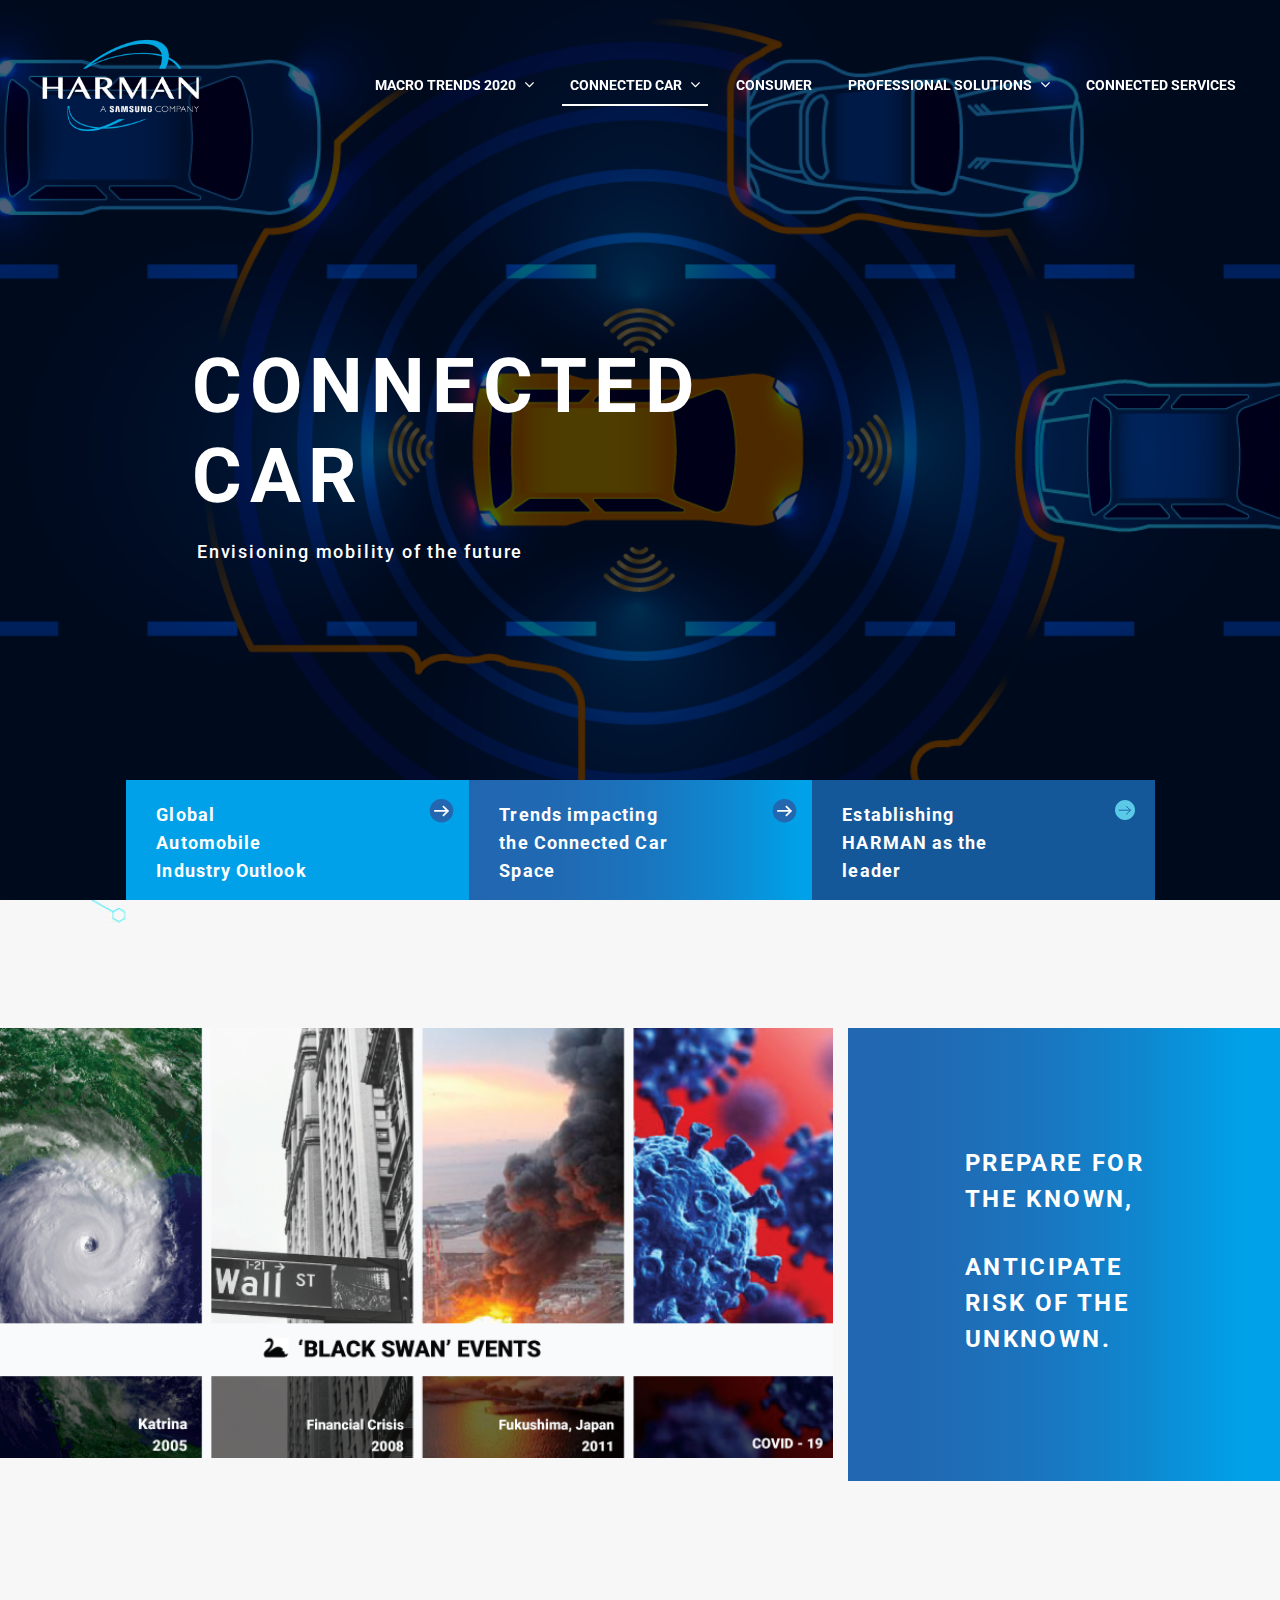
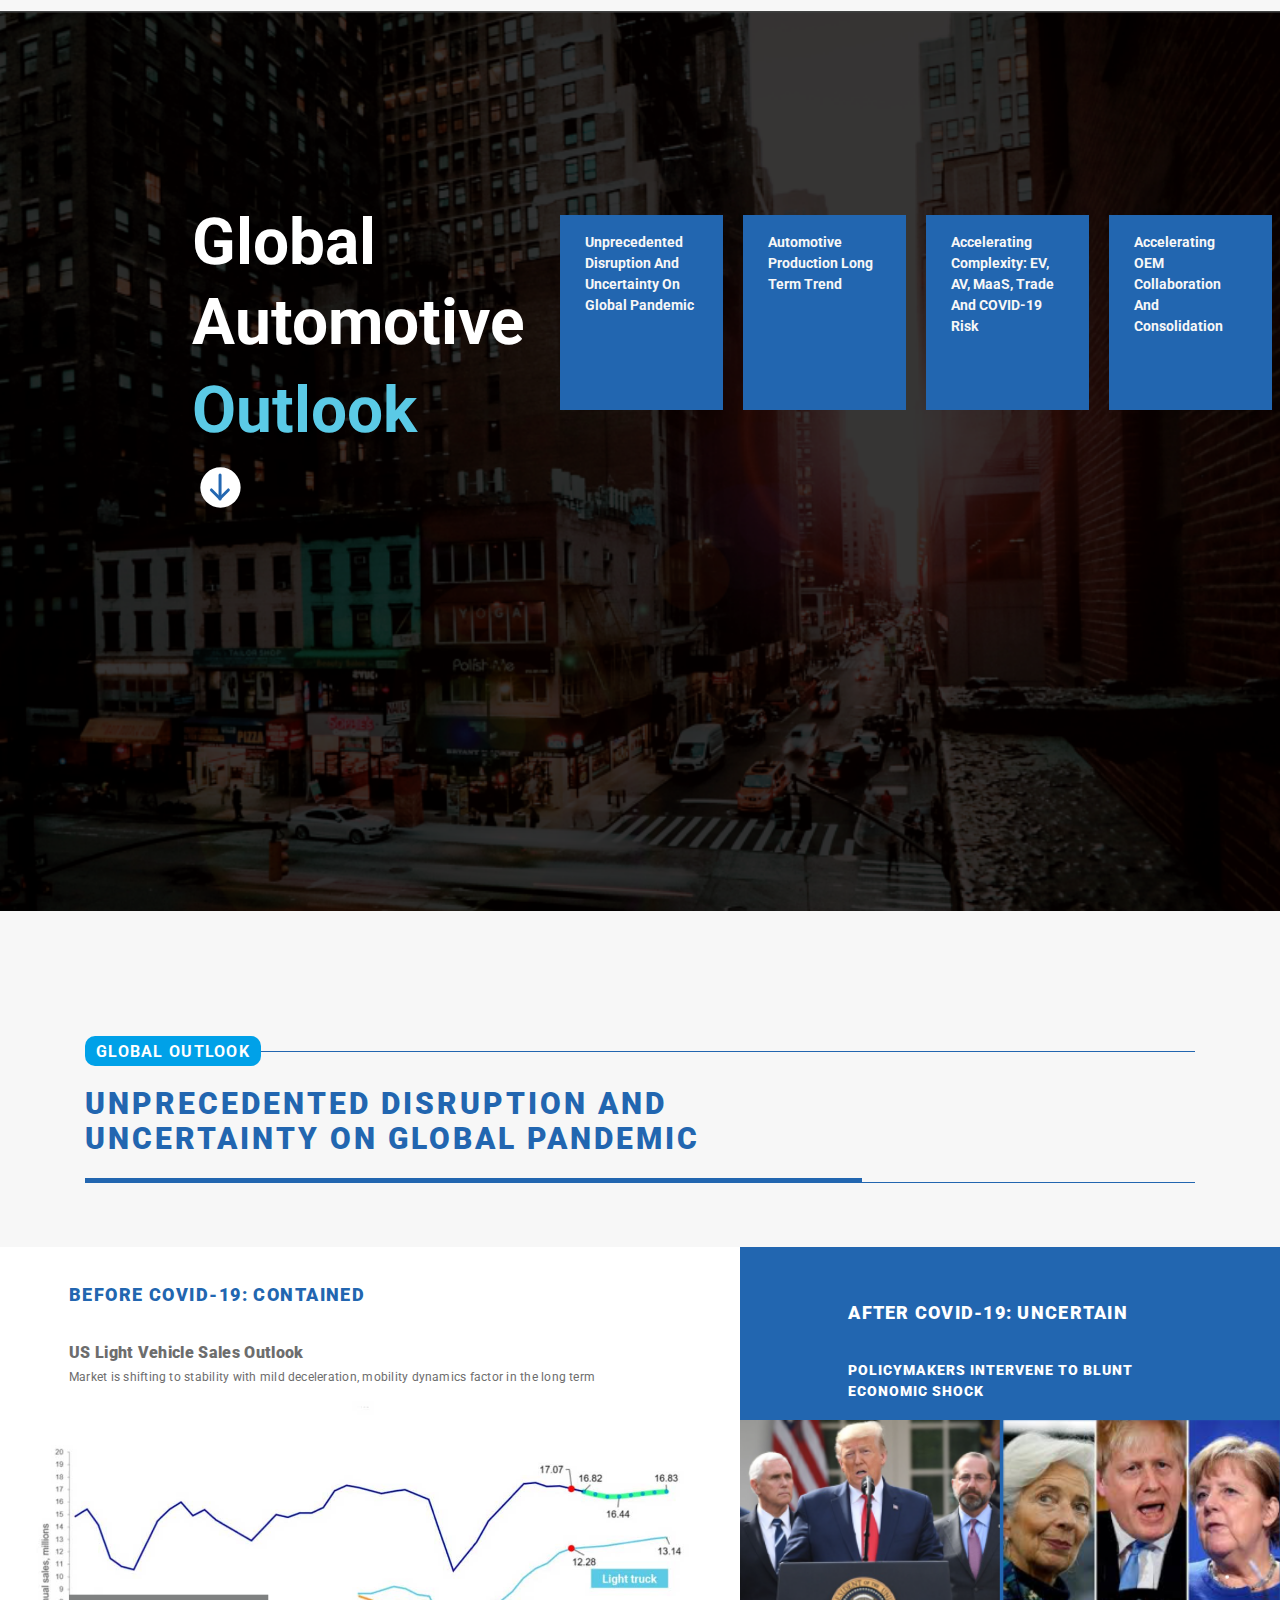
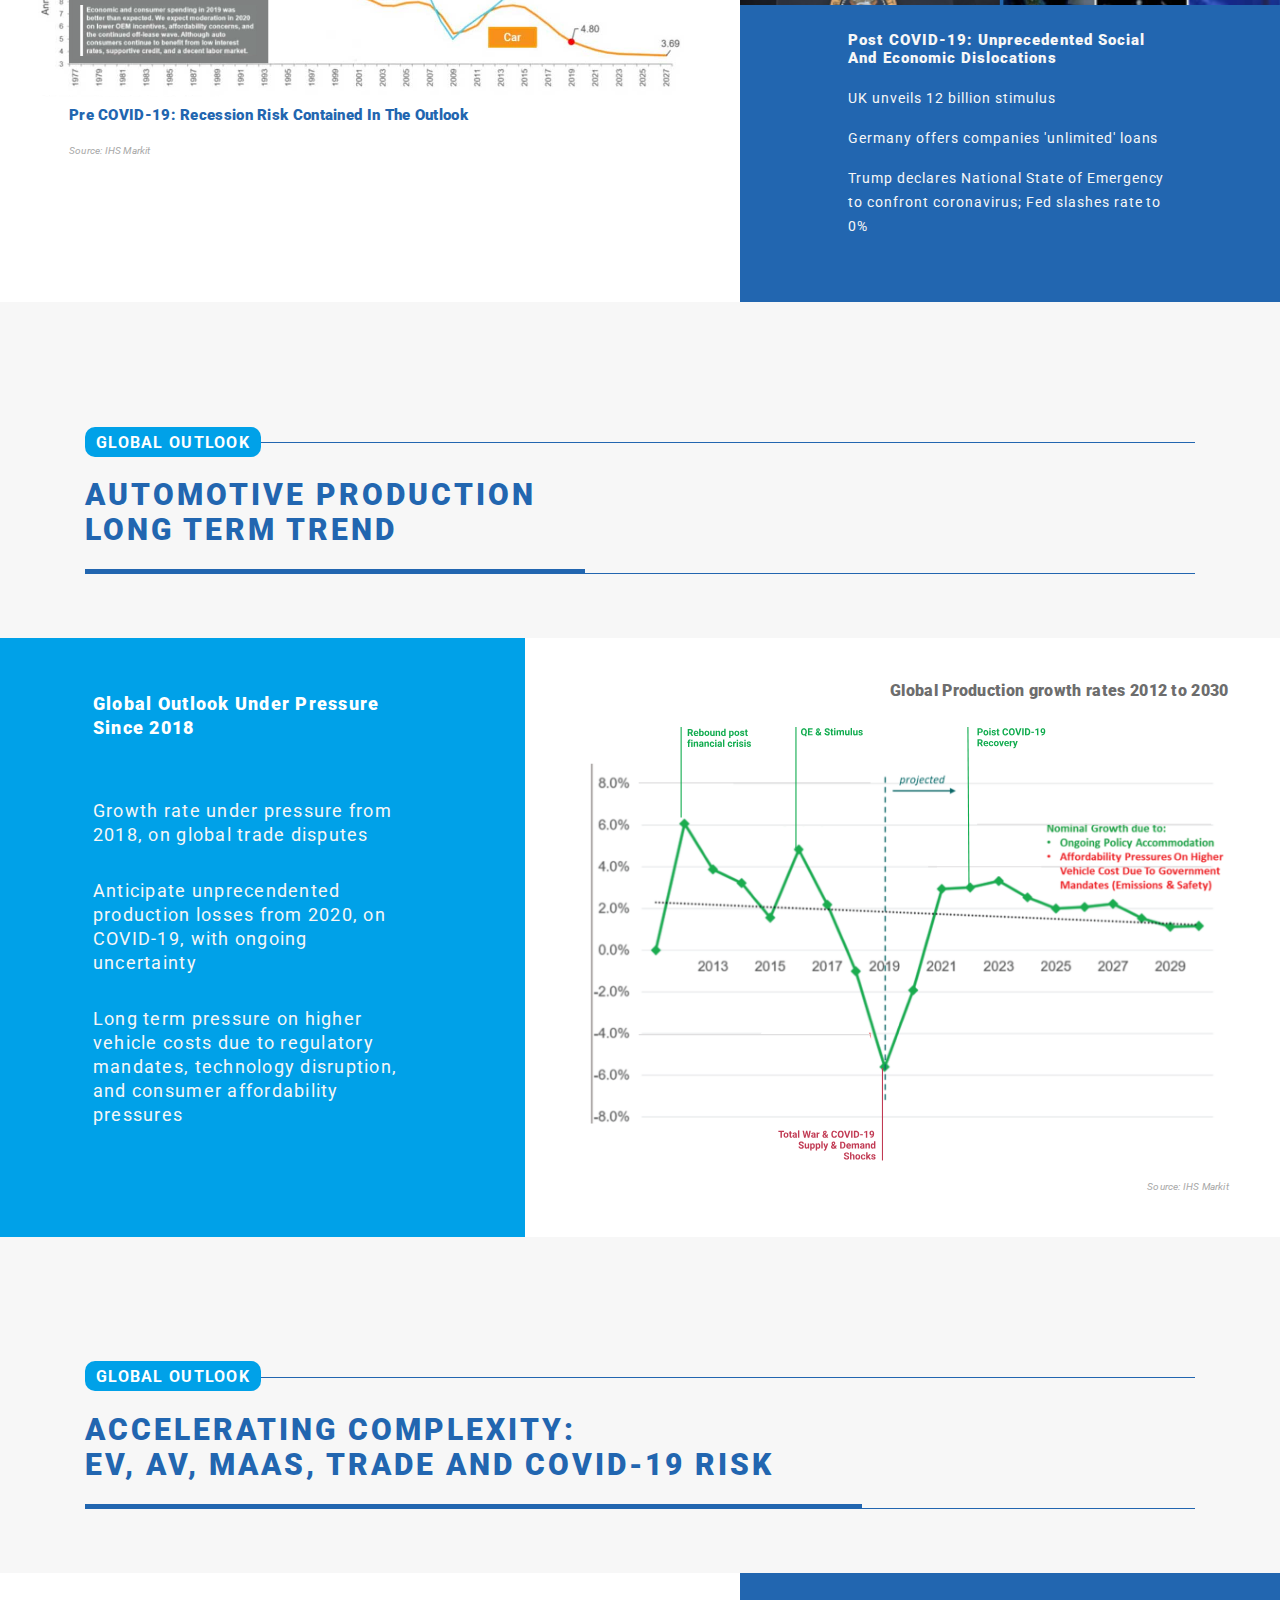
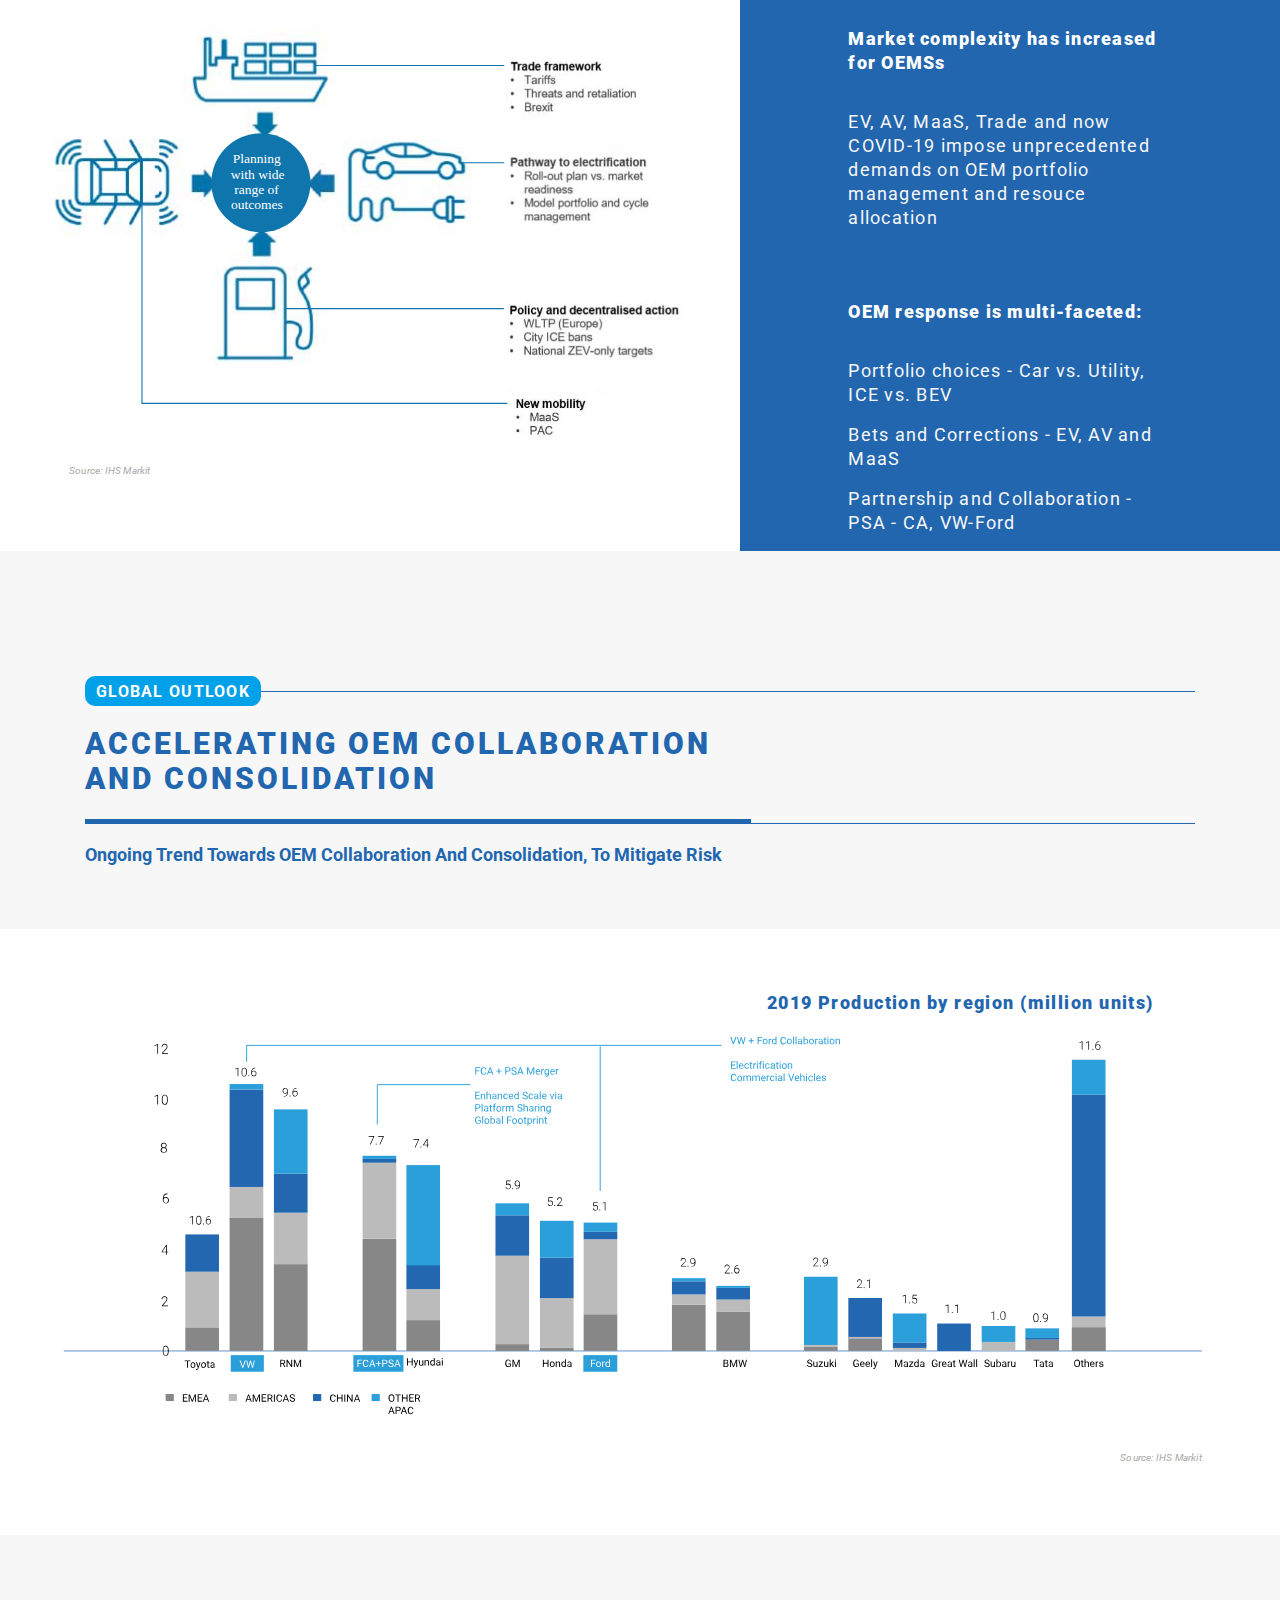
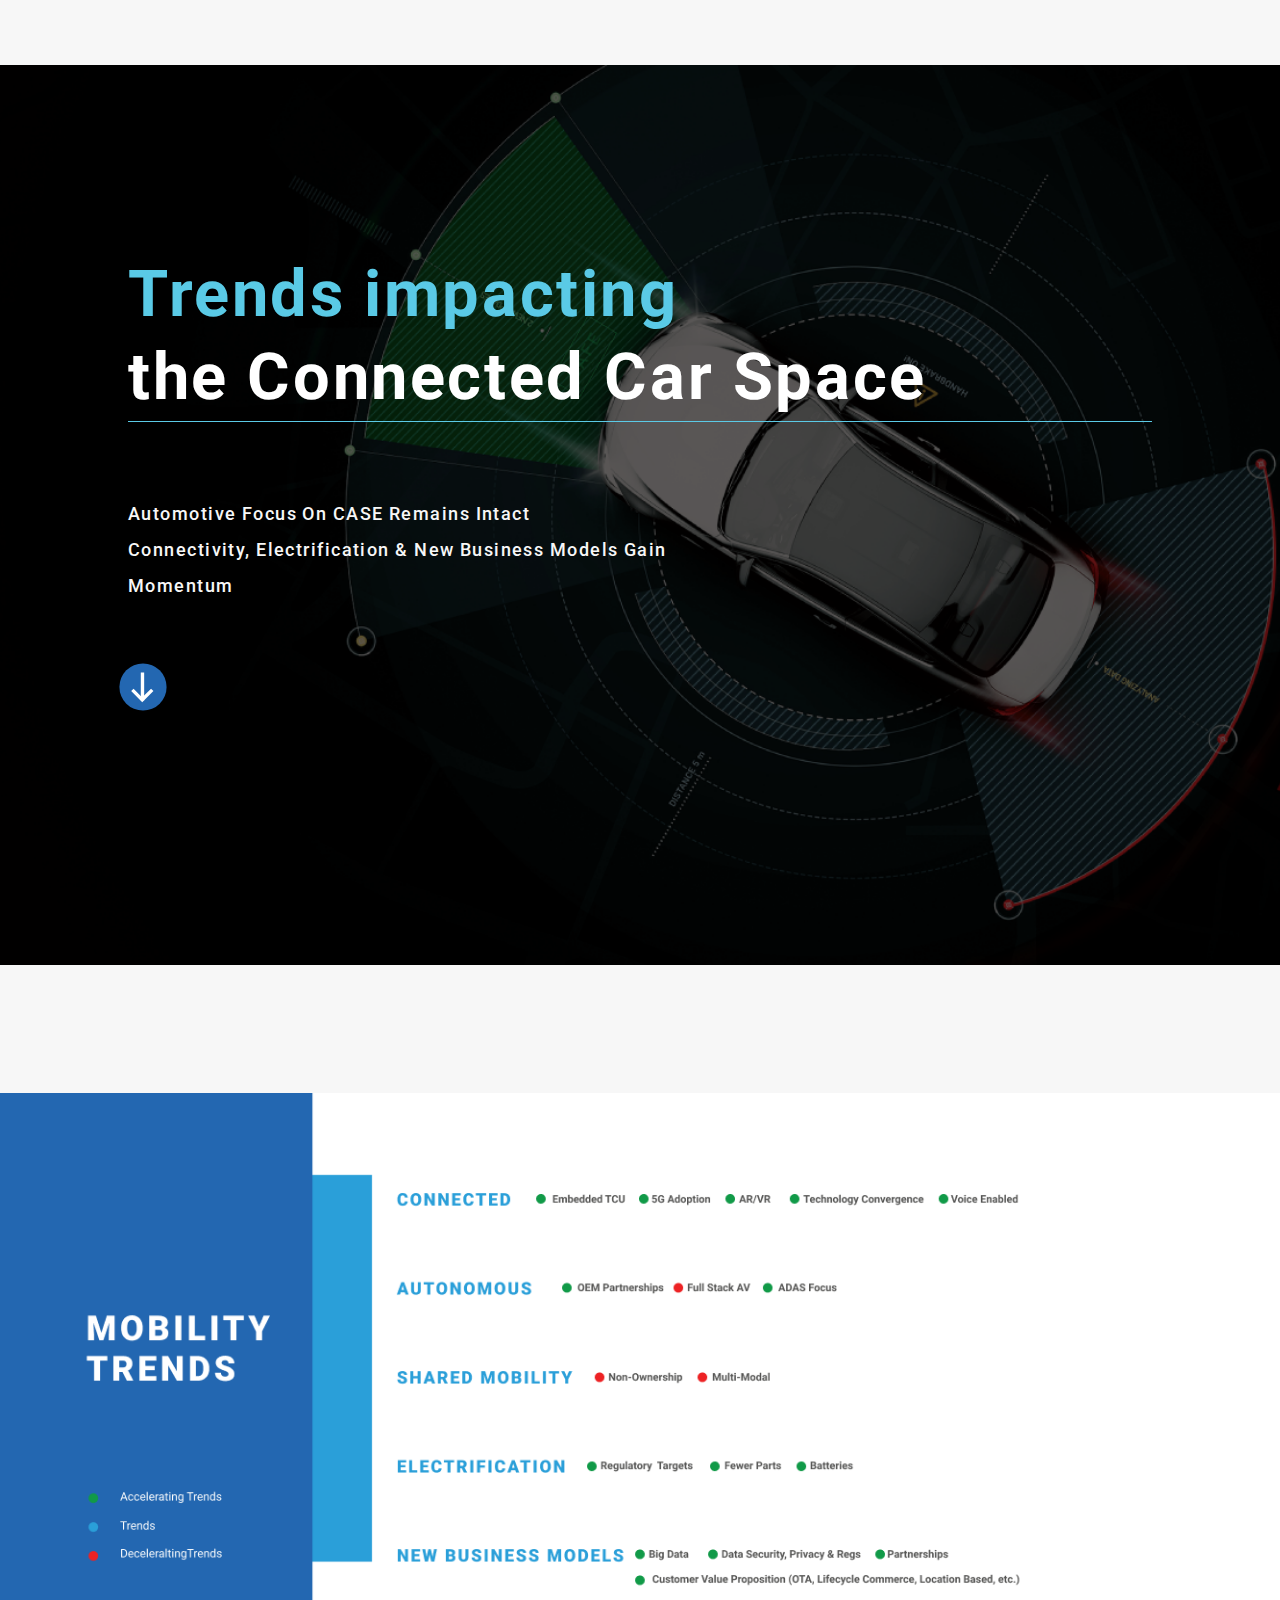
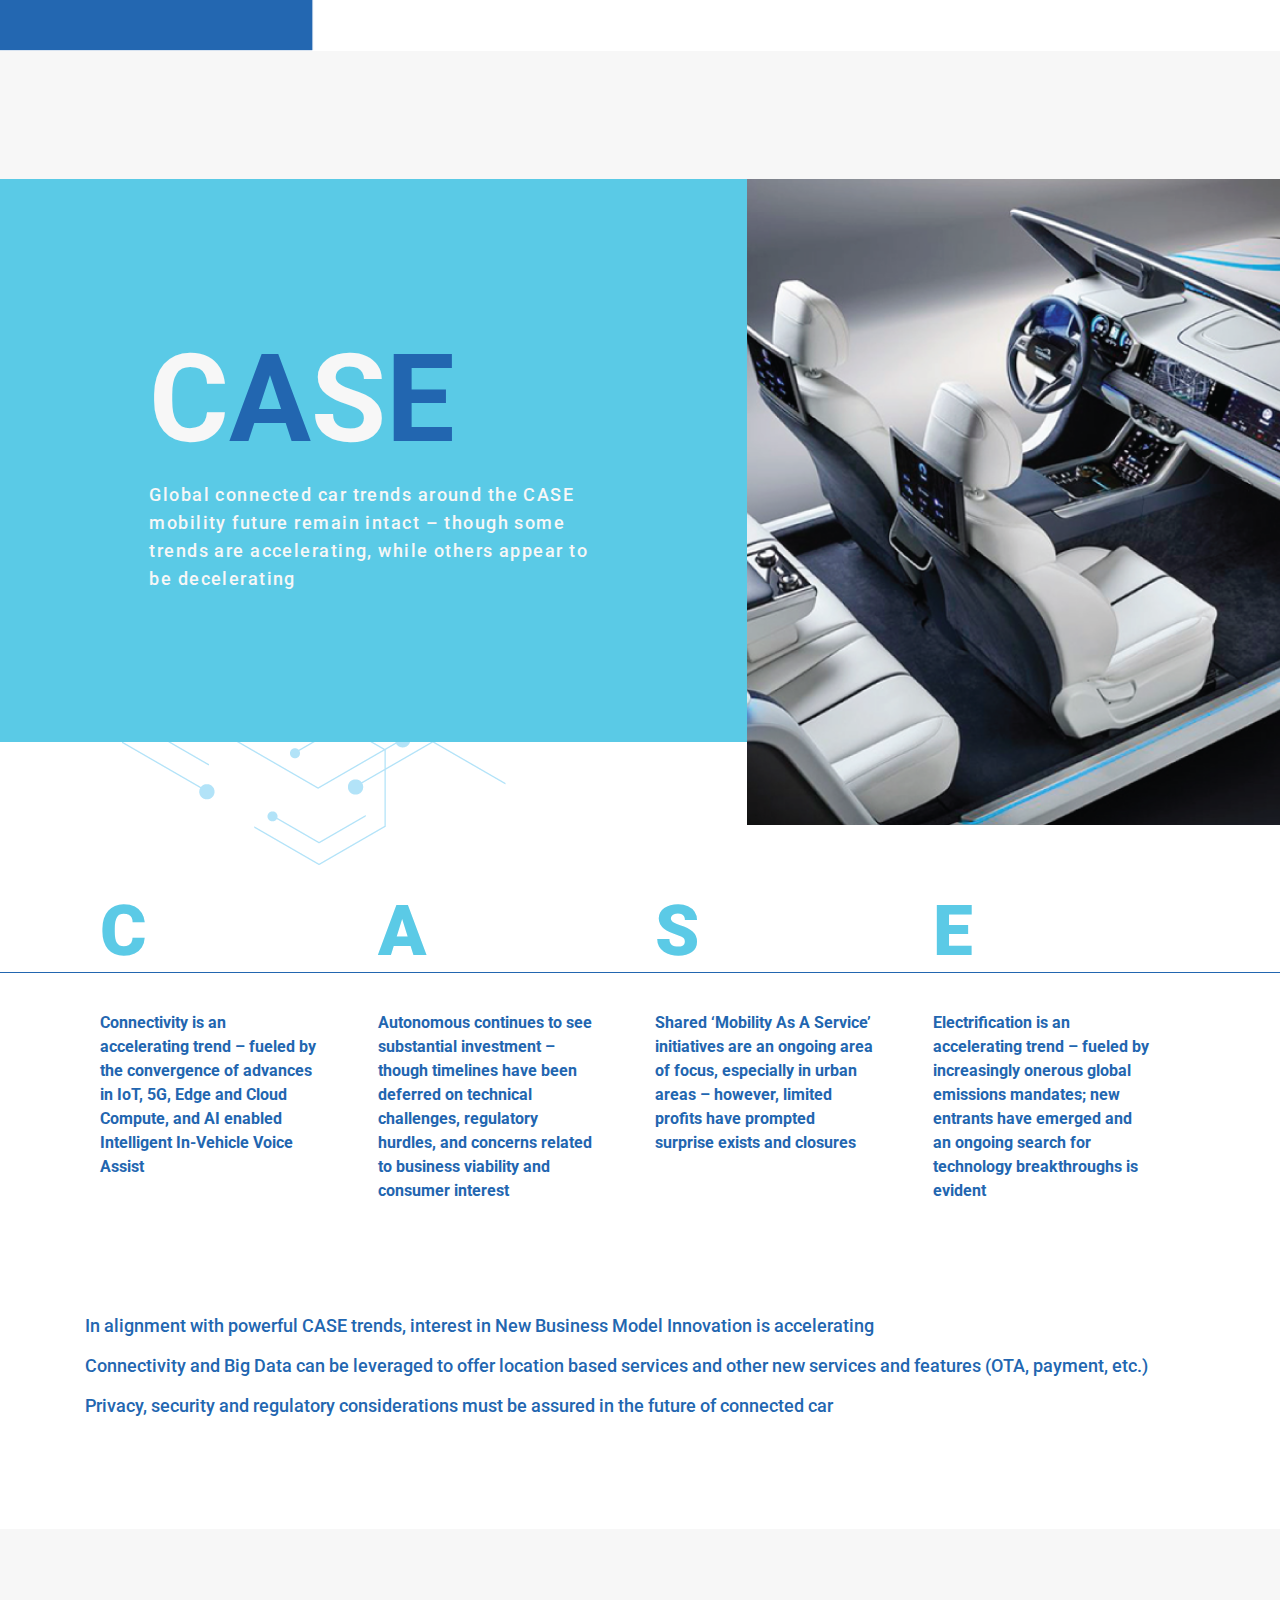
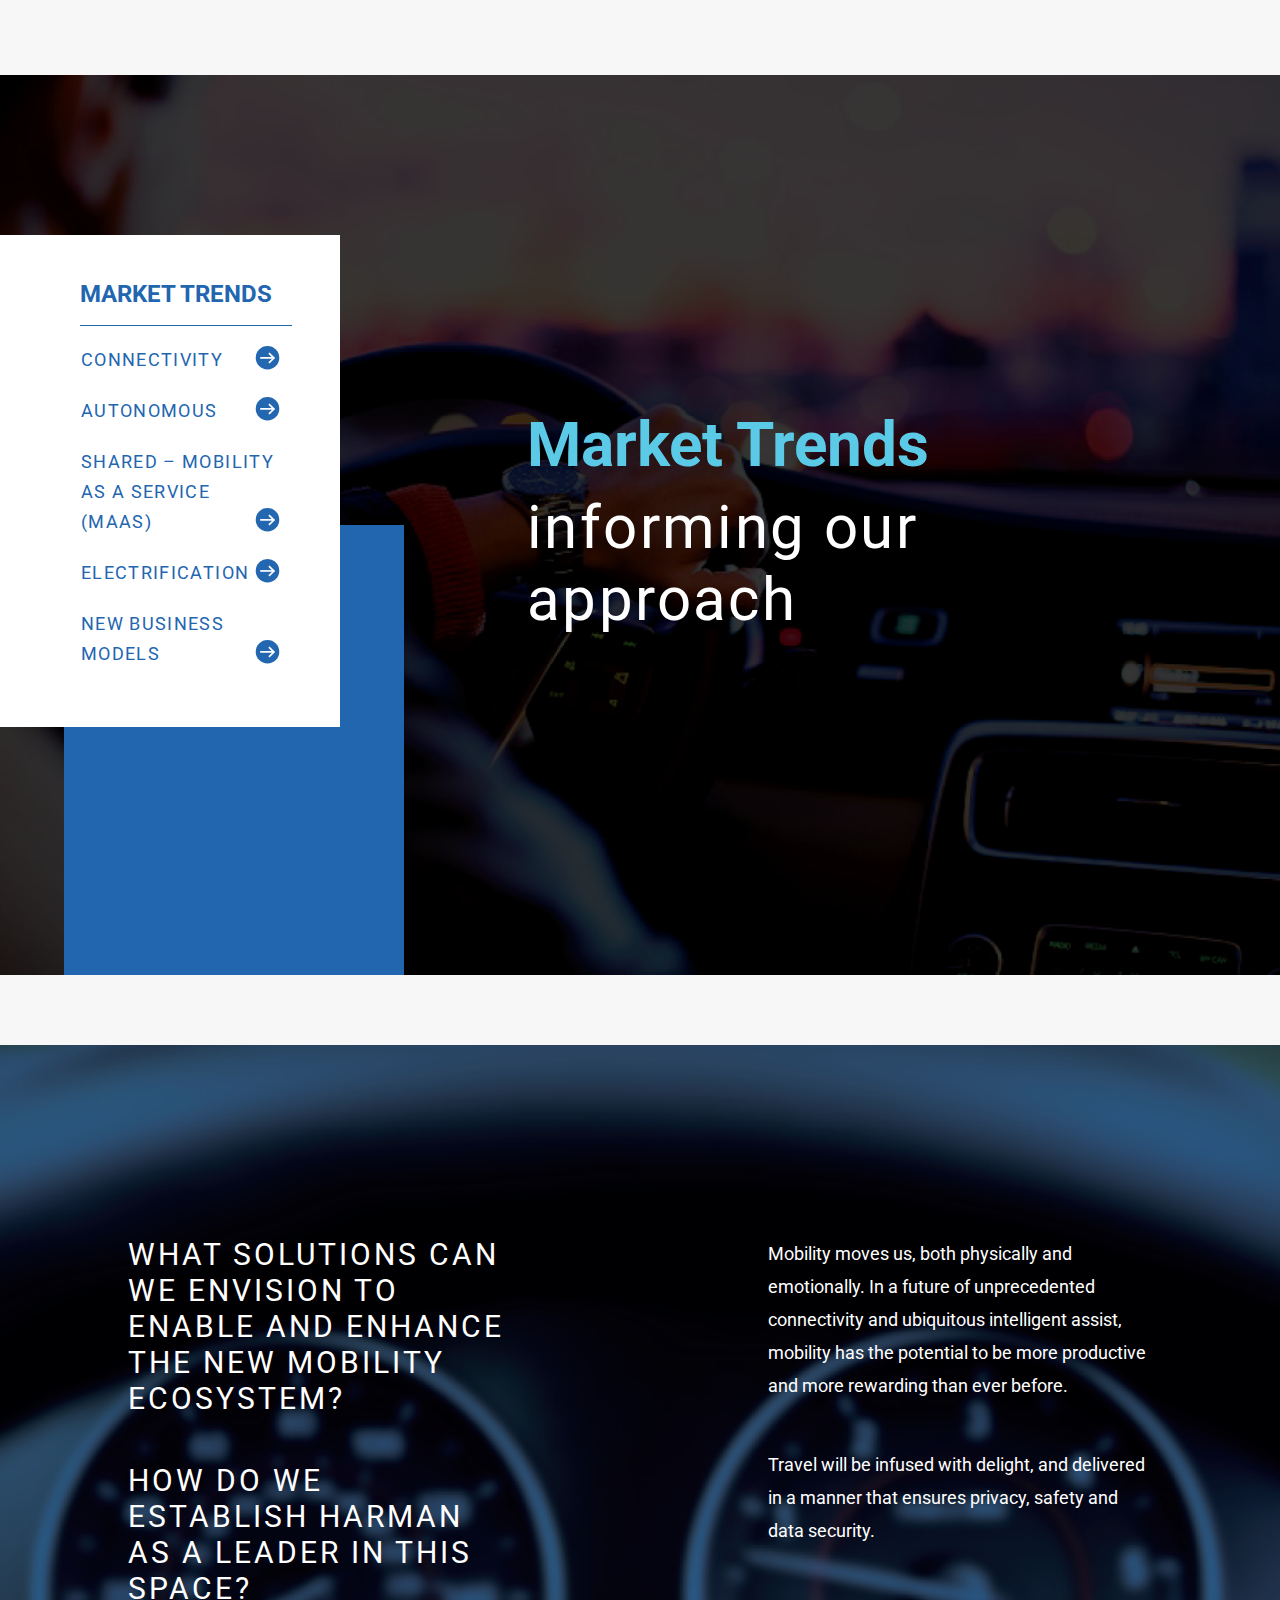
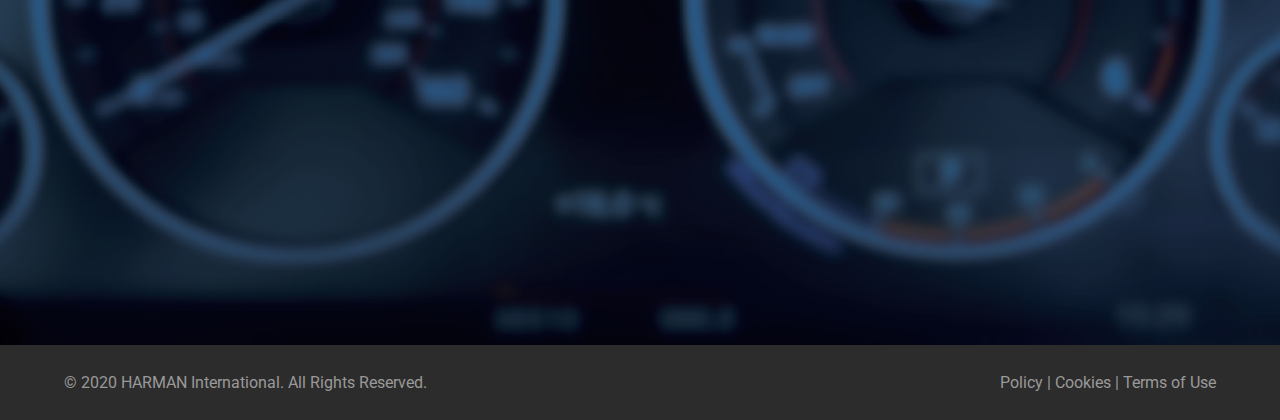
==== connected-car.html @ 56652e1b "new change for trends 2020" ====
<!doctype html>
<html lang="en">

<head>
    <!-- Required meta tags -->
    <meta charset="utf-8">
    <meta name="viewport" content="width=device-width, initial-scale=1, shrink-to-fit=no">

    <!-- Bootstrap CSS -->
    <link rel="stylesheet" href="https://maxcdn.bootstrapcdn.com/bootstrap/4.0.0/css/bootstrap.min.css"
        integrity="sha384-Gn5384xqQ1aoWXA+058RXPxPg6fy4IWvTNh0E263XmFcJlSAwiGgFAW/dAiS6JXm" crossorigin="anonymous">
    <link href="https://stackpath.bootstrapcdn.com/font-awesome/4.7.0/css/font-awesome.min.css" rel="stylesheet"
        integrity="sha384-wvfXpqpZZVQGK6TAh5PVlGOfQNHSoD2xbE+QkPxCAFlNEevoEH3Sl0sibVcOQVnN" crossorigin="anonymous">
    <link rel="stylesheet" href="assets/css/trend-main.min.css">
    <link rel="stylesheet" href="assets/css/car-main.min.css">
    <link rel="stylesheet" href="assets/css/mainnav.css">
    <title>TRENDS - 2020</title>
</head>

<body>
    <!-- HEADER START -->
    <nav class="navbar navbar-expand-xl navbar-dark fixed-top bg-faded">
        <a class="harman-logo navbar-brand" href="index.html"><img id="harman-logo" src="assets/images/harman-logo.png"
                title="Harman" alt="Harman"></a>
        <button class="navbar-toggler navbar-toggle collapsed" type="button" data-toggle="collapse"
            data-target="#navbarSupportedContent" aria-controls="navbarSupportedContent" aria-expanded="false"
            aria-label="Toggle navigation">
            <span class="sr-only">Toggle navigation</span> <span class="icon-bar top-bar"></span>
            <span class="icon-bar middle-bar"></span> <span class="icon-bar bottom-bar"></span>
        </button>

        <div class="collapse navbar-collapse" id="navbarSupportedContent">
            <ul class="navbar-nav navbar-expand-xl ml-auto">
                <li class="nav-item dropdown">
                    <a class="nav-link dropdown-toggle" href="index.html" data-toggle="dropdown" aria-haspopup="true"
                        aria-expanded="false">MACRO TRENDS 2020 <i class="fa fa-angle-down submenu-downarrow"></i></a>
                    <div class="dropdown-menu" aria-labelledby="dropdown01">
                        <a class="dropdown-item" id="mt-macro-trends" href="index.html#mt-economic-rebalance">MACRO TRENDS</a>
                        <a class="dropdown-item" id="mt-covidimpact" href="index.html#mt-covid-impact">COVID-19 IMPACT</a>
                    </div>
                </li>
                <li class="nav-item dropdown active">
                    <a class="nav-link dropdown-toggle" href="connected-car.html" data-toggle="dropdown"
                        aria-haspopup="true" aria-expanded="false">CONNECTED CAR <i
                            class="fa fa-angle-down submenu-downarrow"></i></a>
                    <div class="dropdown-menu" aria-labelledby="dropdown01">
                        <a class="dropdown-item" id="cc-globaloutlook" href="#">GLOBAL OUTLOOK</a>
                        <a class="dropdown-item" id="cc-trendsimpact" href="#">TRENDS IMPACT</a>
                    </div>
                </li>
                <li class="nav-item">
                    <a class="nav-link" href="lifestyle.html">CONSUMER</a>
                </li>
                <li class="nav-item dropdown">
                    <a class="nav-link dropdown-toggle" href="pro-solution.html" data-toggle="dropdown"
                        aria-haspopup="true" aria-expanded="false">PROFESSIONAL SOLUTIONS <i
                            class="fa fa-angle-down submenu-downarrow"></i></a>
                    <div class="dropdown-menu" aria-labelledby="dropdown01">
                        <a class="dropdown-item" href="pro-solution.html#market-trend-tab">MACRO TRENDS</a>
                        <a class="dropdown-item" href="pro-solution.html#covidSection">COVID-19 IMPACT</a>
                    </div>
                </li>
                <li class="nav-item">
                    <a class="nav-link" href="connected-services.html">CONNECTED SERVICES</a>
                </li>
            </ul>

        </div>
    </nav>
    <!-- HEADER END -->

    <div class="container-fluid p-0 car-page">
        <!-- Page Banner-->
        <section class="bg-trend bg car-banner">
            <div class="h-100 w-100 d-inline-block">
                <div class="d-flex h-100">
                    <div class="justify-content-center align-self-center hero-title-sec">
                        <h1 class="hero-banner-title hcs-title">CONNECTED CAR</h1>
                        <h6 class="hero-banner-cont">Envisioning mobility of the future</h6>
                    </div>
                </div>
            </div>
            <div class="bg-trend-cta">
                <div class="container">
                    <div class="row" style="padding: 0 5%;">
                        <div id="global" class="market-trend-cta col-sm-4">Global
                            Automobile Industry Outlook
                            <span class="banner-arrow"><img src="assets/images/ps/TB-PS-arrow.svg" alt="" /></span>
                        </div>
                        <div id="case" class="covid-19-cta col-sm-4">Trends impacting the
                            Connected Car Space
                            <span class="banner-arrow"><img src="assets/images/ps/TB-PS-arrow.svg" alt="" /></span>
                        </div>
                        <div id="market" class="harman-leader-cta col-sm-4">Establishing
                            HARMAN as the leader
                            <span class="banner-arrow"><img src="assets/images/cc/slide-3.svg" alt="" /></span>
                        </div>
                    </div>
                </div>
            </div>
        </section>

        <section class="common-car-section car-trends-section">
            <div class="row mr-0">
                <div class="col-sm-8"><img src="assets/images/cc/Black-swan-image.png" alt="" width="100%" /></div>
                <div class="global-car col-sm-4">
                    <h1>PREPARE FOR THE KNOWN,</h1>
                    <h1 class="pt-4">ANTICIPATE RISK OF THE UNKNOWN.</h1>
                </div>
            </div>
        </section>

        <section id="globalSection" class="global-outlook car-trends-section">
            <div class="row m-0 bg car-connected-bg1">
                <div class="col-sm-4 padding-15">
                    <h1>Global Automotive</h1>
                    <h3>Outlook</h3>
                    <img id="showDown" src="assets/images/arrow.svg" alt="" />
                </div>
                <div class="col-sm-8 p-0">
                    <ul>
                        <li>Unprecedented Disruption And Uncertainty On Global Pandemic</li>
                        <li>Automotive Production Long Term Trend</li>
                        <li>Accelerating Complexity: EV, AV, MaaS, Trade And COVID-19 Risk</li>
                        <li>Accelerating OEM Collaboration And Consolidation</li>
                    </ul>
                </div>
            </div>

            <section id="openOutlook" class="common-tab-section">
                <div class="car-global-header">
                    <div class="container">
                        <span class="selected-heading">Global Outlook</span>
                        <span class="heading-line"></span>
                        <div class="global-title">
                            <h1 class="m-0 w70">UNPRECEDENTED DISRUPTION AND UNCERTAINTY ON GLOBAL PANDEMIC</h1>
                        </div>
                    </div>
                </div>
                <div class="row mr-0 bg-white">
                    <div class="col-sm-7">
                        <div class="image-section">
                            <h2 class="pb-4">BEFORE COVID-19: CONTAINED</h2>
                            <h4>US Light Vehicle Sales Outlook</h4>
                            <p>Market is shifting to stability with mild deceleration, mobility dynamics factor in
                                the long term</p>
                            <img src="assets/images/cc/TB_CC-globaloutlook/TB_CC-globaloutlook-graph-01.svg" alt="" />
                            <h3>Pre COVID-19: Recession Risk Contained In The Outlook</h3>
                            <h6>Source: IHS Markit</h6>
                        </div>
                    </div>
                    <div class="col-sm-5 p-0">
                        <div class="content-section bg-secondary-color">
                            <h2>AFTER COVID-19: UNCERTAIN</h2>
                            <h3>POLICYMAKERS INTERVENE TO BLUNT ECONOMIC SHOCK</h3>
                            <img src="assets/images/cc/TB_CC-globaloutlook/cc-trump.png" alt="" />
                            <h4>Post COVID-19: Unprecedented Social And Economic Dislocations</h4>
                            <p style="font-size: 14px;">UK unveils 12 billion stimulus</p>
                            <p style="font-size: 14px;">Germany offers companies 'unlimited' loans</p>
                            <p style="font-size: 14px;" class="pb-5">Trump declares National State of Emergency to
                                confront coronavirus; Fed slashes rate to 0%</p>
                        </div>
                    </div>
                </div>
            </section>


            <section class="common-tab-section">
                <div class="car-global-header">
                    <div class="container">
                        <span class="selected-heading">Global Outlook</span>
                        <span class="heading-line"></span>
                        <div class="global-title">
                            <h1 class="m-0 w45">AUTOMOTIVE PRODUCTION LONG TERM TREND</h1>
                        </div>
                    </div>
                </div>
                <div class="row mr-0 bg-white">
                    <div class="col-sm-5 p-0">
                        <div class="content-section bg-new-color">
                            <h2 style="font-size: 18px; line-height: 24px; letter-spacing: 0.07em;">Global Outlook Under
                                Pressure Since 2018</h2>
                            <p class="pt-4">Growth rate under pressure from 2018, on global trade disputes
                            <p>
                            <p class="pt-3">Anticipate unprecendented production losses from 2020, on COVID-19, with
                                ongoing uncertainty</p>
                            <p class="pt-3">Long term pressure on higher vehicle costs due to regulatory mandates,
                                technology disruption, and consumer affordability pressures</p>
                        </div>
                    </div>
                    <div class="col-sm-7">
                        <div class="image-section">
                            <h4 class="text-right">Global Production growth rates 2012 to 2030</h4>
                            <img src="assets/images/cc/TB_CC-globaloutlook/TB_CC-globaloutlook-graph-02.svg" alt="" />
                            <h6 class="text-right">Source: IHS Markit</h6>
                        </div>
                    </div>
                </div>
            </section>


            <section class="common-tab-section">
                <div class="car-global-header">
                    <div class="container">
                        <span class="selected-heading">Global Outlook</span>
                        <span class="heading-line"></span>
                        <div class="global-title">
                            <h1 class="m-0 w70">ACCELERATING COMPLEXITY: <br /> EV, AV, MAAS, TRADE AND COVID-19 RISK
                            </h1>
                        </div>
                    </div>
                </div>
                <div class="row mr-0 bg-white">
                    <div class="col-sm-7">
                        <div class="image-section">
                            <img src="assets/images/cc/TB_CC-globaloutlook/TB_CC-globaloutlook-graph-03.svg" alt="" />
                            <h6>Source: IHS Markit</h6>
                        </div>
                    </div>
                    <div class="col-sm-5 p-0">
                        <div class="content-section bg-secondary-color">
                            <h2>Market complexity has increased for OEMSs</h2>
                            <p>EV, AV, MaaS, Trade and now COVID-19 impose unprecedented demands on OEM portfolio
                                management and resouce allocation</p>
                            <h2>OEM response is multi-faceted:</h2>
                            <p>Portfolio choices - Car vs. Utility, ICE vs. BEV</p>
                            <p>Bets and Corrections - EV, AV and MaaS</p>
                            <p>Partnership and Collaboration - PSA - CA, VW-Ford</p>
                        </div>
                    </div>
                </div>
            </section>

            <section class="common-tab-section">
                <div class="car-global-header">
                    <div class="container">
                        <span class="selected-heading">Global Outlook</span>
                        <span class="heading-line"></span>
                        <div class="global-title">
                            <h1 class="m-0 w60">ACCELERATING OEM COLLABORATION AND CONSOLIDATION</h1>
                        </div>
                        <div class="global-subtitle">Ongoing Trend Towards OEM Collaboration And Consolidation, To
                            Mitigate Risk</div>
                    </div>
                </div>
                <div class="row mr-0 bg-white">
                    <div class="col-sm-12">
                        <div class="image-section">
                            <h2 class="text-right pr-5">2019 Production by region (million units)</h2>
                            <img src="assets/images/cc/TB_CC-globaloutlook/TB_CC-globaloutlook-graph-04.svg" alt="" />
                            <h6 class="text-right">Source: IHS Markit</h6>
                        </div>
                    </div>
                </div>
            </section>
        </section>

        <section id="caseSection" class="common-image-bg bg car-connected-bg8">
            <div id="" class="market-trend-content">
                <h2>Trends impacting</h2>
                <h2>the Connected Car Space</h2>
                <span class="hr-line"></span>
                <h4>Automotive Focus On CASE Remains Intact<br /> Connectivity, Electrification & New Business Models
                    Gain
                    Momentum</h4>
                <img id="showCase" src="assets/images/cc/TB-PS-arrow-dark-blue.svg" alt="" />
            </div>
        </section>

        <section id="opencaseSection" class="common-case-section car-trends-section">
            <div class="trend-update-img">
                <img src="assets/images/cc/TB_CC-trendsupdate/mobility.png" alt="">
            </div>

            <div class="trend-case">
                <div class="row m-0">
                    <div class="col-sm-7 p-0 case-bg">
                        <h1>C<span>A</span>S<span>E</span></h1>
                        <p>Global connected car trends around the CASE mobility future remain intact – though some
                            trends are accelerating, while others appear to be decelerating</p>
                        <div class="pattern-image">
                            <img src="assets/images/cc/TB_CC-trendsupdate/TB-CC-02-background-pattern.png" alt="" />
                        </div>
                    </div>
                    <div class="col-sm-5 p-0"><img src="assets/images/cc/TB_CC-trendsupdate/TB_CC-trendsupdate-case.png"
                            alt="">
                    </div>
                </div>
                <div class="container">
                    <div class="row m-0">
                        <div class="col-sm-3 single-letter">C</div>
                        <div class="col-sm-3 single-letter">A</div>
                        <div class="col-sm-3 single-letter">S</div>
                        <div class="col-sm-3 single-letter">E</div>
                    </div>
                </div>
                <span class="line"></span>
                <div class="container" style="padding-top: 3%;">
                    <div class="row m-0">
                        <div class="col-sm-3 letter-summary">Connectivity is an accelerating trend – fueled by the
                            convergence of
                            advances in IoT, 5G, Edge and Cloud Compute, and AI enabled Intelligent In-Vehicle Voice
                            Assist</div>
                        <div class="col-sm-3 letter-summary">Autonomous continues to see substantial investment – though
                            timelines have
                            been deferred on technical challenges, regulatory hurdles, and concerns related to business
                            viability and consumer interest</div>
                        <div class="col-sm-3 letter-summary">Shared ‘Mobility As A Service’ initiatives are an ongoing
                            area of focus,
                            especially in urban areas – however, limited profits have prompted surprise exists and
                            closures</div>
                        <div class="col-sm-3 letter-summary">Electrification is an accelerating trend – fueled by
                            increasingly onerous
                            global emissions mandates; new entrants have emerged and an ongoing search for technology
                            breakthroughs is evident</div>
                    </div>
                    <p style="padding-top: 10%;">In alignment with powerful CASE trends, interest in New Business Model
                        Innovation is accelerating
                    </p>
                    <p>Connectivity and Big Data can be leveraged to offer location based services and other new
                        services and features (OTA, payment, etc.)</p>
                    <p style="padding-bottom: 10%;">Privacy, security and regulatory considerations must be assured in
                        the future of connected car
                    </p>
                </div>

            </div>

        </section>

        <!-- MARKET TRENDS-->
        <section>
            <div class="common-tabs">
                <h5>MARKET TRENDS</h5>
                <ul class="p-0 nav nav-tabs">
                    <li class="nav-item"><a class="nav-link" id="moveToConnectivity" data-toggle="tab"
                            href="#connectivity">CONNECTIVITY</a>
                    </li>
                    <li class="nav-item"><a class="nav-link" id="moveToAutonomous" data-toggle="tab"
                            href="#autonomous">AUTONOMOUS</a>
                    </li>
                    <li class="nav-item"><a class="nav-link" id="moveToMaas" data-toggle="tab" href="#shared">SHARED –
                            MOBILITY AS A
                            SERVICE (MAAS)</a>
                    </li>
                    <li class="nav-item"><a class="nav-link" id="moveToElectrification" data-toggle="tab"
                            href="#electrification">ELECTRIFICATION</a>
                    </li>
                    <li class="nav-item"><a class="nav-link" id="moveToNewbm" data-toggle="tab" href="#new-business">NEW
                            BUSINESS
                            MODELS</a>
                    </li>
                </ul>
            </div>
        </section>

        <div id="market-trend-car">
            <section id="marketSection" class="common-image-bg bg car-connected-bg2">
                <div class="blue-card"></div>
                <div class="market-trend-content col-sm-6">
                    <h1>Market Trends</h1>
                    <h2 class="">informing our approach</h2>
                </div>
            </section>
        </div>

        <div class="tab-content">

            <div class="tab-pane" id="connectivity">
                <!-- CONNECTIVITY-->
                <section id="openConnectivity" class="global-connectivity car-trends-section">
                    <div class="common-image-bg bg car-connected-bg3">
                        <div class="market-breadcrumb">MARKET TRENDS</div>
                        <div id="" class="market-trend-content">
                            <p>CONNECTIVITY</p>
                            <span class="hr-line"></span>
                            <h3> IOT, 5G, EDGE + CLOUD, AI</h3>
                            <img src="assets/images/arrow.svg" id="cc-connectivity" alt="Arrow" title="Arrow" />
                        </div>
                    </div>

                    <div id="connectivity-1">
                        <section class="common-tab-section">
                            <div class="car-global-header">
                                <div class="container">
                                    <span class="selected-heading">connectivity</span>
                                    <span class="heading-line"></span>
                                </div>
                            </div>
                            <div class="row mr-0 bg-white">
                                <div class="col-sm-6 p-0">
                                    <div class="content-section">
                                        <h2>Technology services and products that have been "just round the corner" have
                                            arrived, and are now converging:</h2>
                                        <h2 class="">IoT+ 5G + Edge + Cloud + AI</h2>
                                    </div>
                                </div>
                                <div class="col-sm-6 p-0">
                                    <div class="content-section bg-secondary-color">
                                        <h4>The whole is greater than the sum of the parts</h4>
                                        <p>Individual connectivity technologies (IoT, 5G, Edge, Cloud, AI) are
                                            increasingly integrated and
                                            interdependent - amplifying their impact and value proposition</p>
                                        <p><span class="font-weight-bold">The Democratization of AI</span> has evolved
                                            from high cost, high power deep learning machines in remote data centres -
                                            to compact, low cost, low power AI chips that are more accessible, faster
                                            and more immediately useful for consumers and enterprisses (e.g., Voice
                                            Assist)</p>
                                        </p>
                                    </div>
                                </div>
                            </div>
                        </section>
                    </div>

                    <div id="connectivity-2">
                        <section class="common-tab-section">
                            <div class="car-global-header">
                                <div class="container">
                                    <span class="selected-heading">connectivity</span>
                                    <span class="heading-line"></span>
                                    <div class="global-title">
                                        <h1 class="m-0 w85"><span>IOT:</span> Automobile As A Node In The ‘Internet Of
                                            Things’ -
                                            Extending And Enabling Smart City Solutions</h1>
                                    </div>
                                </div>
                            </div>
                            <div class="row mr-0 bg-white">
                                <div class="col-sm-7">
                                    <div class="image-section">
                                        <h4>Annual Sales of Light Duty Vehicles Built With Wireless Connectivity</h4>
                                        <img src="assets/images/cc/TB_CC-micro-trends-connectivity/Graph-01.svg"
                                            alt="" />
                                    </div>
                                </div>
                                <div class="col-sm-5 p-0">
                                    <div class="content-section bg-new-color">
                                        <p class="font-weight-bold pt-5">The global stock of connected cars is projected
                                            to accelerate through 2028, as an increasing number of new models are
                                            connected via Telematics Control Units (TCUs)</p>
                                        <p class="pt-2">Majority of connected vehicles will be in China, Europe and the
                                            US will also see significant connected car gains</p>
                                        <p class="pt-2">An additional aftermarket
                                            opportunity may exist in enabling connectivity for the estimated over one
                                            billion vehicles that are on the road today</p>
                                        </p>
                                    </div>
                                </div>
                            </div>
                        </section>
                    </div>

                    <div id="connectivity-3">
                        <section class="common-tab-section">
                            <div class="car-global-header">
                                <div class="container">
                                    <span class="selected-heading">connectivity</span>
                                    <span class="heading-line"></span>
                                    <div class="global-title">
                                        <h1 class="m-0 w85"><span>IOT:</span> Automobile As A Node In The ‘Internet Of
                                            Things’ -
                                            Extending And Enabling Smart City Solutions</h1>
                                    </div>
                                </div>
                            </div>
                            <div class="row mr-0 bg-white">
                                <div class="col-sm-5 p-0">
                                    <div class="content-section bg-secondary-color">
                                        <p>Connected Cars will integrate with and extend Smart City IoT Infrastructure,
                                            including connected sensors and lights, to collect and analyze data and
                                            enable unprecedented solutions – for enhanced safety, security, and
                                            sustainability
                                        </p>
                                    </div>
                                </div>
                                <div class="col-sm-7 p-0">
                                    <div class="image-section">
                                        <h2>Annual Smart City Investment Global, $ billions</h2>
                                        <img src="assets/images/cc/TB_CC-micro-trends-connectivity/Graph-02.gif"
                                            alt="" />
                                    </div>
                                </div>
                            </div>
                        </section>
                    </div>

                    <div id="connectivity-4">
                        <section class="common-tab-section">
                            <div class="car-global-header">
                                <div class="container">
                                    <span class="selected-heading">connectivity</span>
                                    <span class="heading-line"></span>
                                    <div class="global-title">
                                        <h1 class="m-0 w45"><span>5G:</span> Acceleration From 2020</h1>
                                    </div>
                                </div>
                            </div>
                            <div class="row mr-0 bg-white">
                                <div class="col-sm-7 p-0">
                                    <div class="image-section">
                                        <img src="assets/images/cc/TB_CC-micro-trends-connectivity/TB_CC-micro-trends-Connectivity-graph-03.png"
                                            alt="" />
                                    </div>
                                </div>
                                <div class="col-sm-5 p-0">
                                    <div class="content-section bg-new-color">
                                        <p>As internet traffic accelerates globally, mobile providers will transition to
                                            5G, enabling new use cases
                                        </p>
                                        <p style="font-weight: normal;">Regulators are adopting policies to accelerate
                                            the transition to 5G (e.g., FCC 5G FAST plan)</p>
                                    </div>
                                </div>
                            </div>
                        </section>
                    </div>

                    <div id="connectivity-5">
                        <section class="common-tab-section">
                            <div class="car-global-header">
                                <div class="container">
                                    <span class="selected-heading">connectivity</span>
                                    <span class="heading-line"></span>
                                    <div class="global-title">
                                        <h1 class="m-0 w45"><span>5G:</span> Acceleration From 2020</h1>
                                    </div>
                                </div>
                            </div>
                            <div class="row mr-0 bg-white">
                                <div class="col-sm-7 p-0">
                                    <div class="image-section">
                                        <img src="assets/images/cc/TB_CC-micro-trends-connectivity/TB_CC-micro-trends-Connectivity-graph-04.svg"
                                            alt="" />
                                    </div>
                                </div>
                                <div class="col-sm-5 p-0">
                                    <div class="content-section bg-new-color">
                                        <p>Key US metro areas will require network upgrades from 2020, while EU and Asia
                                            reach limits from 2024</p>
                                    </div>
                                </div>
                            </div>
                        </section>
                    </div>

                    <div id="connectivity-6">
                        <section class="common-tab-section">
                            <div class="car-global-header">
                                <div class="container">
                                    <span class="selected-heading">connectivity</span>
                                    <span class="heading-line"></span>
                                    <div class="global-title">
                                        <h1 class="m-0 w50" style="font-weight: bold !important;">EDGE + CLOUD: SPEED +
                                            POWER</h1>
                                    </div>
                                </div>
                            </div>
                            <div class="row mr-0 bg-white">
                                <div class="col-sm-7 p-0">
                                    <div class="image-section">
                                        <img src="assets/images/cc/TB_CC-micro-trends-connectivity/TB_CC-micro-trends-Connectivity-graph-05.svg"
                                            alt="" />
                                    </div>
                                </div>
                                <div class="col-sm-5 p-0">
                                    <div class="content-section bg-secondary-color">
                                        <p class="pt-5">5G will enable high speed, low latency Edge compute – unlocking
                                            new use cases
                                        </p>
                                        <p class="pt-3">Applications will balance Edge and Cloud compute to achieve
                                            optimal
                                            performance and cost</p>
                                        <p class="pt-3">Unprecedented connectivity will unleash Big Data, enable AI and
                                            amplify
                                            Location Based Services - resulting in new technology solutions and helping
                                            to drive business model innovation</p>
                                    </div>
                                </div>
                            </div>
                        </section>
                    </div>

                    <div id="connectivity-7">
                        <section class="common-tab-section">
                            <div class="car-global-header">
                                <div class="container">
                                    <span class="selected-heading">connectivity</span>
                                    <span class="heading-line"></span>
                                    <div class="global-title">
                                        <h1 class="m-0 w60"><span>AI:</span> Intelligent In-Vehicle Voice Assist</h1>
                                    </div>
                                </div>
                            </div>
                            <div class="row mr-0 bg-white">
                                <div class="col-sm-5 p-0">
                                    <div class="content-section bg-secondary-color">
                                        <p class="font-weight-bold">As AI proliferates across devices, intelligent
                                            in-vehicle voice assist
                                            emerges as a key application.</p>
                                        <p>Over half of US adults indicate that they
                                            currently use in-vehicle voice assist</p>
                                        <p>Increase of approximately one million
                                            new voice assist users per month, from Q4 2018 to Jan 2020</p>
                                        <p>Top sources for in-vehicle voice assist include embedded systems, smartphone
                                            via Bluetooth,
                                            and Apple CarPlay</p>
                                        <p> By 2028, voice assist is projected to be embedded in
                                            nearly 90% of new vehicles sold globally
                                        </p>
                                    </div>
                                </div>
                                <div class="col-sm-7 p-0">
                                    <div class="image-section">
                                        <span class="text1">Increasing Number of In-Car Voice Assist Users
                                            (Millions)</span>
                                        <img src="assets/images/cc/TB_CC-micro-trends-connectivity/new-graph.png"
                                            alt="" />
                                        <span class="text2">Source of In-Car Voice Assist</span>
                                    </div>
                                </div>
                            </div>
                        </section>
                    </div>

                    <div id="connectivity-8">
                        <section class="common-tab-section">
                            <div class="car-global-header">
                                <div class="container">
                                    <span class="selected-heading">connectivity</span>
                                    <span class="heading-line"></span>
                                    <div class="global-title">
                                        <h1 class="m-0 w60"><span>AI:</span> Intelligent In-Vehicle Voice Assist</h1>
                                    </div>
                                </div>
                            </div>
                            <div class="row mr-0 bg-white">
                                <div class="col-sm-7 p-0">
                                    <div class="image-section">
                                        <h2 class="text-center pb-3">In-Car Voice Assistant Use Cases</h2>
                                        <img src="assets/images/cc/TB_CC-micro-trends-connectivity/TB_CC-micro-trends-Connectivity-graph-07.svg"
                                            alt="" />
                                        <h6>Source: Voicebot Jan 2020</h6>
                                    </div>
                                </div>
                                <div class="col-sm-5 p-0">
                                    <div class="content-section bg-new-color">
                                        <p class="font-weight-bold pt-5">Top in-vehicle voice assist use cases include
                                            calling, texting, navigation
                                            and playing music </p>
                                        <p class="pt-3">Daily users of in-vehicle voice assist, most frequently
                                            leverage it to place a phone call, send a text, ask for direc- tions and
                                            play music</p>
                                        <p class="pt-3">Users utilize in-vehicle voice assist to place a call, ask for
                                            directions, text and play music.</p>
                                        <p class="pt-3">Indicated Use cases may offer a platform
                                            for developing new business models vehicles sold globally
                                        </p>
                                    </div>
                                </div>
                            </div>
                        </section>
                    </div>

                </section>
            </div>
            <div class="tab-pane" id="autonomous">
                <!-- AUTONOMOUS -->
                <section id="openAutonomous" class="global-autonomous car-trends-section">
                    <div class="common-image-bg bg car-connected-bg4">
                        <div class="market-breadcrumb">MARKET TRENDS</div>
                        <div id="" class="market-trend-content">
                            <p>AUTONOMOUS</p>
                            <span class="hr-line"></span>
                            <img src="assets/images/arrow.svg" id="cc-autonomous" alt="Arrow" title="Arrow" />
                        </div>
                    </div>

                    <div id="autonomous-1">
                        <section class="common-tab-section">
                            <div class="car-global-header">
                                <div class="container">
                                    <span class="selected-heading">autonomous</span>
                                    <span class="heading-line"></span>
                                    <div class="global-title">
                                        <h1 class="m-0 w80">ONGOING AUTONOMOUS COLLABORATION AND INVESTMENT IS DUE TO
                                            BEAR
                                            FRUIT</h1>
                                    </div>
                                </div>
                            </div>
                            <div class="row mr-0 bg-white">
                                <div class="col-sm-12">
                                    <div class="image-section">
                                        <h3>Auto brands, OEMs and technology heavyweights, along with early-stage
                                            startups and VCs, ‘continue to collaborate, forming key partnerships and
                                            strategic tie-ups
                                        </h3>
                                        <img class="p-5"
                                            src="assets/images/cc/TB_CC-micro-trends-Autonomous/TB_CC-micro-trends-Autonomous-graph-01.svg"
                                            alt="" />
                                    </div>
                                </div>
                            </div>
                        </section>
                    </div>

                    <div id="autonomous-2">
                        <section class="common-tab-section">
                            <div class="car-global-header">
                                <div class="container">
                                    <span class="selected-heading">autonomous</span>
                                    <span class="heading-line"></span>
                                    <div class="global-title">
                                        <h1 class="m-0 w45">TECHNICAL FEASIBILITY REMAINS A CHALLENGE</h1>
                                    </div>
                                </div>
                            </div>
                            <div class="row mr-0 bg-white">
                                <div class="col-sm-12">
                                    <div class="pt-5 pb-5">
                                        <img src="assets/images/cc/TB_CC-micro-trends-Autonomous/TB_CC-micro-trends-Autonomous-graph-05.svg"
                                            alt="" />
                                    </div>
                                </div>
                            </div>
                        </section>
                    </div>

                    <div id="autonomous-3">
                        <section class="common-tab-section">
                            <div class="car-global-header">
                                <div class="container">
                                    <span class="selected-heading">autonomous</span>
                                    <span class="heading-line"></span>
                                    <div class="global-title">
                                        <h1 class="m-0 w60">FRAGMENTED REGULATIONS AND EMPHASIS ON SAFETY</h1>
                                    </div>
                                </div>
                            </div>
                            <div class="row mr-0 bg-white">
                                <div class="col-sm-6 p-0">
                                    <div class="content-section">
                                        <h2>US</h2>
                                        <p>US DOT Secretary Elaine Cho stresses that "Safety is always No.1 at the
                                            US DOT"</p>
                                        <p>Regulations are fragmented, with over 40 states having enacted
                                            legislation or signed executive orders regulating the testing and use of
                                            autonomous vehicles.</p>
                                        <h2>EUROPE</h2>
                                        <p>In Germany, laws do not allow autonomous driving
                                            when all of the occupants are merely passengers.</p>
                                        <p>The UK’s National Standards
                                            Body, BSI published PAS 1881:2020 - Assuring the Safety of Automated Vehicle
                                            Trial and Testing’ for automated vehicles (Mar 2020)</p>
                                    </div>
                                </div>
                                <div class="col-sm-6 p-0">
                                    <div class="image-section">
                                        <img class="image-section"
                                            src="assets/images/cc/TB_CC-micro-trends-Autonomous/TB_CC-micro-trends-Autonomous-graph-02.svg"
                                            alt="" />
                                    </div>
                                </div>
                            </div>
                        </section>
                    </div>

                    <div id="autonomous-4">
                        <section class="common-tab-section">
                            <div class="car-global-header">
                                <div class="container">
                                    <span class="selected-heading">autonomous</span>
                                    <span class="heading-line"></span>
                                    <div class="global-title">
                                        <h1 class="m-0 w60">FRAGMENTED REGULATIONS AND EMPHASIS ON SAFETY</h1>
                                    </div>
                                </div>
                            </div>
                            <div class="row mr-0 bg-white">
                                <div class="col-sm-7 p-0">
                                    <div class="image-section">
                                        <img src="assets/images/cc/TB_CC-micro-trends-Autonomous/TB_CC-micro-trends-Autonomous-01.png"
                                            alt="" />
                                    </div>
                                </div>
                                <div class="col-sm-5 p-0">
                                    <div class="content-section bg-new-color">
                                        <h2>CHINA</h2>
                                        <p>Inconsistent traffic regulations nationally, and even basic traffic
                                            signs can vary from city to city
                                        </p>
                                        <p>Though China presently lags other markers
                                            (ranks 20th of 25 countries in a KPMG index measuring autonomous
                                            preparedness), the government has set a target for 10% of all new vehicles
                                            sold by 2030 to be fully autonomous</p>
                                    </div>
                                </div>
                            </div>
                        </section>
                    </div>

                    <div id="autonomous-5">
                        <section class="common-tab-section">
                            <div class="car-global-header">
                                <div class="container">
                                    <span class="selected-heading">autonomous</span>
                                    <span class="heading-line"></span>
                                    <div class="global-title">
                                        <h1 class="m-0 w65">BUSINESS VIABILITY AND CONSUMER INTEREST ARE UNCERTAIN</h1>
                                    </div>
                                </div>
                            </div>
                            <div class="row mr-0 bg-white">
                                <div class="col-sm-5 p-0">
                                    <div class="image-section">
                                        <img src="assets/images/cc/TB_CC-micro-trends-Autonomous/TB_CC-micro-trends-Autonomous-02.png"
                                            alt="" />
                                    </div>
                                </div>
                                <div class="col-sm-7 p-0">
                                    <div class="content-section bg-new-color">
                                        <h2>Autonomous Business Viability Is Uncertain</h2>
                                        <p> "With regard to full autonomy, we
                                            switched the priority in terms of deployment of technology and moved trucks
                                            ahead of cars...this is the area (commercial truck), in a hub to hub case,
                                            where we think that the business case is most attractive, first."<br /> -
                                            Ola
                                            Kallenius, Daimler chair and Head of Mercedes cars</p>
                                        <p>
                                            With L2+ cost presently
                                            at over $5K, consumer interest appears tepid, even among premium buyers:
                                        </p>
                                        <p style="padding-left: 7rem;">Cadillac Super Cruise was introduced in 2017, but
                                            was not offered on
                                            subsequent new models (though proliferation is planned from 2020)</p>
                                        <p style="padding-left: 7rem;"> Take rate for the highly buzzed Full Self
                                            Driving feature, among Tesla buyers, is relatively muted at 30-40%</p>
                                    </div>
                                </div>
                            </div>
                        </section>
                    </div>

                    <div id="autonomous-6">
                        <section class="common-tab-section">
                            <div class="car-global-header">
                                <div class="container">
                                    <span class="selected-heading">autonomous</span>
                                    <span class="heading-line"></span>
                                    <div class="global-title">
                                        <h1 class="m-0 w65">BUSINESS VIABILITY AND CONSUMER INTEREST ARE UNCERTAIN</h1>
                                    </div>
                                </div>
                            </div>
                            <div class="row mr-0 bg-white">
                                <div class="col-sm-5 p-0">
                                    <div class="content-section bg-secondary-color">
                                        <h2>INITIAL CONSUMER INTEREST APPEARS LIMITED</h2>
                                        <p>In a recent poll of <strong>2,586 people</strong>,
                                            majority of respondents indicated that they would not be willing to purchase
                                            a self-driving car, primarily due to concerns with feelings of safety
                                            (<strong>methodology</strong>) </p>
                                        <p>The percentage of respondents that indicated they would
                                            feel safe as "a pedestrian in the area of a self-driving car" was lower</p>
                                    </div>
                                </div>
                                <div class="col-sm-7">
                                    <div class="image-section" style="padding: 10%;">
                                        <span class="span1">Q: How likely are you to purchase a self-driving car?</span>
                                        <span class="span2">Q: How safe would you feel as a passenger in a self-driving
                                            car?</span>
                                        <img src="assets/images/cc/TB_CC-micro-trends-Autonomous-graph-04-01.gif"
                                            alt="" />
                                    </div>
                                </div>
                            </div>
                        </section>
                    </div>

                    <div id="autonomous-7">
                        <section class="common-tab-section">
                            <div class="car-global-header">
                                <div class="container">
                                    <span class="selected-heading">autonomous</span>
                                    <span class="heading-line"></span>
                                    <div class="global-title">
                                        <h1 class="m-0 w55">INITIAL ROBOTAXI DEPLOYMENTS ARE LIMITED</h1>
                                    </div>
                                </div>
                            </div>
                            <div class="row mr-0 bg-white">
                                <div class="col-sm-7 p-0">
                                    <div class="image-section">
                                        <img src="assets/images/cc/TB_CC-micro-trends-Autonomous/TB_CC-micro-trends-Autonomous-03.png"
                                            alt="" />
                                    </div>
                                </div>
                                <div class="col-sm-5 p-0">
                                    <div class="content-section bg-new-color">
                                        <h2>Daimler Partners With Bosch On Robotaxi Service</h2>
                                        <p> Launched in San Jose,
                                            California, in December 2019</p>
                                        <p> Only open to employees currently</p>
                                        <p> Geo-fenced,
                                            with fixed pick-up and drop-off points in San Jose; no timeline for
                                            expansion</p>
                                        <p> Safety driver monitors from the left front seat while a technician
                                            captures data in the front right seat </p>
                                        <p>Indications that the pilot will be
                                            short-lived, on comments from Daimler chair Ola Kallenius, signaling a pivot
                                            away from autonomous cars to autonomous commercial trucks</p>
                                    </div>
                                </div>
                            </div>
                        </section>
                    </div>

                    <div id="autonomous-8">
                        <section class="common-tab-section">
                            <div class="car-global-header">
                                <div class="container">
                                    <span class="selected-heading">autonomous</span>
                                    <span class="heading-line"></span>
                                    <div class="global-title">
                                        <h1 class="m-0 w55">INITIAL ROBOTAXI DEPLOYMENTS ARE LIMITED</h1>
                                    </div>
                                </div>
                            </div>
                            <div class="row mr-0 bg-white">
                                <div class="col-sm-5 p-0">
                                    <div class="content-section bg-secondary-color">
                                        <h2>Waymo Launches Fully Driverless Arizona Robotaxi Pilot</h2>
                                        <p> Initial Consumer
                                            Interest Appears Limited </p>
                                        <p>Launched in 2019; limited to a 50 square mile
                                            service area </p>
                                        <p>Driving permitted at night, but not in rain or dust storms
                                        </p>
                                        <p>Waymo employees monitor the vehicle remotely, via eight cameras, and can
                                            intervene in ambiguous situations </p>
                                        <p>Riders are vetted, with signed non-disclosure agreements</p>
                                        <p>Initial rider feedback indicates 70% five star
                                            rating </p>
                                        <p>Future ‘rider-only’ deployments expected in limited, well-mapped city
                                            areas</p>
                                        <p>As even the most advanced autonomous technology is occasionally
                                            confounded, experts project that scaled roll-out is 10+ years away</p>
                                    </div>
                                </div>
                                <div class="col-sm-7 p-0">
                                    <div class="image-section">
                                        <img src="assets/images/cc/TB_CC-micro-trends-Autonomous/TB_CC-micro-trends-Autonomous-04.png"
                                            alt="" />
                                    </div>
                                </div>
                            </div>
                        </section>
                    </div>
                </section>
            </div>
            <div class="tab-pane" id="shared">
                <!-- SHARED – MOBILITY AS A SERVICE (MAAS) -->
                <section id="openMaas" class="global-shared car-trends-section">
                    <div class="common-image-bg bg car-connected-bg5">
                        <div class="market-breadcrumb">MARKET TRENDS</div>
                        <div id="" class="market-trend-content">
                            <p style="width: 65%;">SHARED MOBILITY AS A SERVICE (MaaS)</p>
                            <span class="hr-line"></span>
                            <img src="assets/images/arrow.svg" id="cc-shared" alt="Arrow" title="Arrow" />
                        </div>
                    </div>

                    <div id="shared-1">
                        <section class="common-tab-section">
                            <div class="car-global-header">
                                <div class="container">
                                    <span class="selected-heading">SHARED - MAAS</span>
                                    <span class="heading-line"></span>
                                    <div class="global-title">
                                        <h1 class="m-0 w70">BUSINESS VIABILITY AND CONSUMER INTEREST ARE UNCERTAIN</h1>
                                    </div>
                                </div>
                            </div>
                            <div class="row mr-0 bg-white">
                                <div class="col-sm-12">
                                    <div class="image-section">
                                        <h3>Traditional concepts of mobility as we know it are being challenged, as
                                            consumers and policymakers continue to search for more convenient, better,
                                            faster, healthier, and more sustainable options to get from point A to point
                                            B.
                                        </h3>
                                        <img src="assets/images/cc/TB_CC-micro-trends-MAAS/TB_CC-micro-trends-MAAS-graph-01.svg"
                                            alt="" />
                                    </div>
                                </div>
                            </div>
                        </section>
                    </div>

                    <div id="shared-2">
                        <section class="common-tab-section">
                            <div class="car-global-header">
                                <div class="container">
                                    <span class="selected-heading">SHARED - MAAS</span>
                                    <span class="heading-line"></span>
                                    <div class="global-title">
                                        <h1 class="m-0 w70">LIMITED MAAS PROFITS DRIVE SURPRISE EXITS AND CLOSURES</h1>
                                    </div>
                                </div>
                            </div>
                            <div class="row mr-0 bg-white">
                                <div class="col-sm-7 p-0">
                                    <div class="image-section">
                                        <img src="assets/images/cc/TB_CC-micro-trends-MAAS/TB_CC-micro-trends-MAAS-graph-02.svg"
                                            alt="" />
                                    </div>
                                </div>
                                <div class="col-sm-5 p-0">
                                    <div class="content-section bg-new-color">
                                        <h2></h2>
                                        <p
                                            style="font-weight: 900;font-size: 16px;line-height: 158.9%; padding-top: 30%;">
                                            As the search for viable MAAS opportunities continues, players have
                                            discovered limited profit opportunities, resulting in unexpected exits and
                                            closures…
                                        </p>
                                    </div>
                                </div>
                            </div>
                        </section>
                    </div>

                    <div id="shared-3">
                        <section class="common-tab-section">
                            <div class="car-global-header">
                                <div class="container">
                                    <span class="selected-heading">SHARED - MAAS</span>
                                    <span class="heading-line"></span>
                                    <div class="global-title">
                                        <h1 class="m-0 w70">LIMITED MAAS PROFITS DRIVE SURPRISE EXITS AND CLOSURES</h1>
                                    </div>
                                </div>
                            </div>
                            <div class="row mr-0 bg-white">
                                <div class="col-sm-7 p-0">
                                    <div class="image-section">
                                        <img src="assets/images/cc/TB_CC-micro-trends-MAAS/1TB-CC-MAAS.gif" alt="" />
                                    </div>
                                </div>
                                <div class="col-sm-5 p-0">
                                    <div class="content-section bg-new-color">
                                        <h2>As Uber Bookings Grow, Hunt For Profit Continues</h2>
                                        <p> Despite growing bookings and
                                            revenues, ride-hailing profits remain elusive
                                        </p>
                                    </div>
                                </div>
                            </div>
                        </section>
                    </div>

                    <div id="shared-4">
                        <section class="common-tab-section">
                            <div class="car-global-header">
                                <div class="container">
                                    <span class="selected-heading">SHARED - MAAS</span>
                                    <span class="heading-line"></span>
                                    <div class="global-title">
                                        <h1 class="m-0 w80">SOCIAL DISTANCING PRESENTS A CHALLENGE FOR SHARED MOBILITY -
                                            HOW
                                            LONG WILL IT LAST?</h1>
                                    </div>
                                </div>
                            </div>
                            <div class="row mr-0 bg-white">
                                <div class="col-sm-12">
                                    <div class="image-section">
                                        <img src="assets/images/cc/CC-MAAS-image.png" alt="" />
                                    </div>
                                </div>
                            </div>
                        </section>
                    </div>

                </section>

            </div>
            <div class="tab-pane" id="electrification">
                <!-- ELECTRIFICATION -->
                <section id="openElectrification" class="global-electrification car-trends-section">
                    <div class="common-image-bg bg car-connected-bg6">
                        <div class="market-breadcrumb">MARKET TRENDS</div>
                        <div id="" class="market-trend-content">
                            <p>ELECTRIFICATION</p>
                            <span class="hr-line"></span>
                            <img src="assets/images/arrow.svg" id="cc-electrification" alt="Arrow" title="Arrow" />
                        </div>
                    </div>

                    <div id="electrification-1">
                        <section class="common-tab-section">
                            <div class="car-global-header">
                                <div class="container">
                                    <span class="selected-heading">Electrification</span>
                                    <span class="heading-line"></span>
                                    <div class="global-title">
                                        <h1 class="m-0 w60">GLOBAL EMISSIONS TARGETS DRIVE OEMS TOWARDS EVS</h1>
                                    </div>
                                </div>
                            </div>
                            <div class="row mr-0 bg-white">
                                <div class="col-sm-7">
                                    <div class="image-section">
                                        <h3>Global Electric Vehicle Volume
                                        </h3>
                                        <img src="assets/images/cc/TB_CC-micro-trends-Electrification/graph-01.svg"
                                            alt="" />
                                    </div>
                                </div>
                                <div class="col-sm-5 p-0">
                                    <div class="content-section bg-secondary-color">
                                        <h2></h2>
                                        <p>As vehicle CO2 emissions targets become more aggressive globally, OEMs will
                                            push EV sales to meet regulatory mandates</p>
                                    </div>
                                </div>
                            </div>
                        </section>
                    </div>

                    <div id="electrification-2">
                        <section class="common-tab-section">
                            <div class="car-global-header">
                                <div class="container">
                                    <span class="selected-heading">Electrification</span>
                                    <span class="heading-line"></span>
                                    <div class="global-title">
                                        <h1 class="m-0 w60">GLOBAL EMISSIONS TARGETS DRIVE OEMS TOWARDS EVS</h1>
                                    </div>
                                </div>
                            </div>
                            <div class="row mr-0 bg-white">
                                <div class="col-sm-6">
                                    <div class="image-section">
                                        <img src="assets/images/cc/TB_CC-micro-trends-Electrification/TB_CC-micro-trends-Electrification-graph-02.svg"
                                            alt="" />
                                    </div>
                                </div>
                                <div class="col-sm-6">
                                    <div class="content-section">
                                        <h2 class="pt-0">EU CO2 Emissions Targets</h2>
                                        <p> Emissions from new vehicles registered in the EU
                                            must be 15% lower by 2025, and 30% lower by 2030, versus 2021</p>
                                        <p> The trend
                                            towards increasingly aggressive emis- sions targets is also evident in the
                                            US and China</p>
                                        <p> Crashing oil prices, economic pressure and US political
                                            dynamics may curtail the transition in the near term</p>
                                        <h6>Source: www.ft.com & EPA Rules 2020</h6>
                                    </div>
                                </div>
                            </div>
                        </section>
                    </div>

                    <div id="electrification-3">
                        <section class="common-tab-section">
                            <div class="car-global-header">
                                <div class="container">
                                    <span class="selected-heading">Electrification</span>
                                    <span class="heading-line"></span>
                                    <div class="global-title">
                                        <h1 class="m-0 w60">GLOBAL EMISSIONS TARGETS DRIVE OEMS TOWARDS EVS</h1>
                                    </div>
                                </div>
                            </div>
                            <div class="row mr-0 bg-white">
                                <div class="col-sm-7">
                                    <div class="image-section">
                                        <img src="assets/images/cc/TB_CC-micro-trends-Electrification/graph-02.svg"
                                            alt="" />
                                    </div>
                                </div>
                                <div class="col-sm-5 p-0">
                                    <div class="content-section bg-new-color">
                                        <h2></h2>
                                        <p>In the Near Term, the COVID-19 related oil price crash and lower emissions
                                            standards may slow the transition to EVs
                                        </p>
                                        <h2>"Oil price plunge sends tremors through battered global markets"</h2>
                                    </div>
                                </div>
                            </div>
                        </section>
                    </div>

                    <div id="electrification-4">
                        <section class="common-tab-section">
                            <div class="car-global-header">
                                <div class="container">
                                    <span class="selected-heading">Electrification</span>
                                    <span class="heading-line"></span>
                                    <div class="global-title">
                                        <h1 class="m-0 w60">GLOBAL ELECTRIC VEHICLE SALES: SMALL BUT GROWING</h1>
                                    </div>
                                </div>
                            </div>
                            <div class="row mr-0 bg-white">
                                <div class="col-sm-5 p-0">
                                    <div class="content-section bg-secondary-color">
                                        <h2></h2>
                                        <p>Global EV Sales are small but growing - increasing from 1.284 million units
                                            in 2017 to 2.14 million units in 2019
                                        </p>
                                    </div>
                                </div>
                                <div class="col-sm-7">
                                    <div class="image-section">
                                        <img src="assets/images/cc/TB_CC-micro-trends-Electrification/TB_CC-micro-trends-Electrification-graph-06.svg"
                                            alt="" />
                                    </div>
                                </div>
                            </div>
                        </section>
                    </div>
                    <div id="electrification-5">
                        <section class="common-tab-section">
                            <div class="car-global-header">
                                <div class="container">
                                    <span class="selected-heading">Electrification</span>
                                    <span class="heading-line"></span>
                                    <div class="global-title">
                                        <h1 class="m-0 w60">GLOBAL ELECTRIC VEHICLE SALES: SMALL BUT GROWING</h1>
                                    </div>
                                </div>
                            </div>
                            <div class="row mr-0 bg-white">
                                <div class="col-sm-7">
                                    <div class="image-section">
                                        <img src="assets/images/cc/TB_CC-micro-trends-Electrification/graph-03.svg"
                                            alt="" />
                                    </div>
                                </div>
                                <div class="col-sm-5 p-0">
                                    <div class="content-section bg-secondary-color">
                                        <h2></h2>
                                        <p>Concurrently, global ICE (internal combustion engine) sales have fallen -
                                            dropping to 56.52 million units in 2019 </p>
                                        <p>Net effect is EV share growth to
                                            3.6% of Global Auto Industry in 2019</p>
                                        <p> Ongoing share growth is anticipated on
                                            regulatory mandates and proliferation of charging infrastructure </p>
                                    </div>
                                </div>
                            </div>
                        </section>
                    </div>

                    <div id="electrification-6">
                        <section class="common-tab-section">
                            <div class="car-global-header">
                                <div class="container">
                                    <span class="selected-heading">Electrification</span>
                                    <span class="heading-line"></span>
                                    <div class="global-title">
                                        <h1 class="m-0 w80">NEW PLAYERS EMERGE, AS THE INDUSTRY DRIVES FOR EV TECHNOLOGY
                                            BREAKTHROUGHS</h1>
                                    </div>
                                </div>
                            </div>
                            <div class="row mr-0 bg-white">
                                <div class="col-sm-12">
                                    <div class="image-section">
                                        <img src="assets/images/cc/TB_CC-micro-trends-Electrification/TB_CC-micro-trends-Electrification-graph-05.svg"
                                            alt="" />
                                    </div>
                                </div>
                            </div>
                        </section>
                    </div>
                </section>

            </div>
            <div class="tab-pane" id="new-business">
                <!-- NEW BUSINESS MODELS -->
                <section id="openNewbm" class="global-business car-trends-section">
                    <div class="common-image-bg bg car-connected-bg7">
                        <div class="market-breadcrumb">MARKET TRENDS</div>
                        <div id="" class="market-trend-content">
                            <p>NEW BUSINESS MODELS</p>
                            <span class="hr-line"></span>
                            <img src="assets/images/arrow.svg" id="new-busi-model" alt="Arrow" title="Arrow" />
                        </div>
                    </div>

                    <div id="business-1">
                        <section class="common-tab-section">
                            <div class="car-global-header">
                                <div class="container">
                                    <span class="selected-heading">NEW BUSINESS MODELS</span>
                                    <span class="heading-line"></span>
                                    <div class="global-title">
                                        <h1 class="m-0"
                                            style="font-size: 26px; line-height: 31px; letter-spacing: 0.027em;">BIG
                                            DATA IS ON THE CUSP OF EXPONENTIAL GROWTH, OFFERING NEW
                                            MONETIZATION OPPORTUNITIES - IN CONCERT WITH CASE TRENDS</h1>
                                    </div>
                                </div>
                            </div>
                            <div class="row mr-0 bg-white">
                                <div class="col-sm-7">
                                    <div class="image-section">
                                        <h3>Exponential Growth is Projected In Big Data, From 2025</h3>
                                        <img src="assets/images/cc/TB_CC-micro-trends-NewBusinessModel/TB_CC-micro-trends-NewBusinessModel-graph-01.svg"
                                            alt="" />
                                    </div>
                                </div>
                                <div class="col-sm-5">
                                    <div class="content-section bg-secondary-color">
                                        <h2></h2>
                                        <p>Big Data Growth is projected, on mutually reinforcing synergies with CASE
                                            trends - offering potential for new data monetizatio opportuniities</p>
                                    </div>
                                </div>
                            </div>
                        </section>
                    </div>

                    <div id="business-2">
                        <section class="common-tab-section">
                            <div class="car-global-header">
                                <div class="container">
                                    <span class="selected-heading">NEW BUSINESS MODELS</span>
                                    <span class="heading-line"></span>
                                    <div class="global-title">
                                        <h1 class="m-0"
                                            style="font-size: 26px; line-height: 31px; letter-spacing: 0.027em;">BIG
                                            DATA IS ON THE CUSP OF EXPONENTIAL GROWTH, OFFERING NEW
                                            MONETIZATION OPPORTUNITIES - IN CONCERT WITH CASE TRENDS</h1>
                                    </div>
                                </div>
                            </div>
                            <div class="row mr-0 bg-white" style="padding: 5%;">
                                <div class="col-sm-7">
                                    <div class="image-section" style="border-right: 0.5px solid #2266B0;">
                                        <h3>Consumer Are Willing To Share Personal</h3>
                                        <h3>Data to Receive Tailored Ads</h3>
                                        <img class="pt-3"
                                            src="assets/images/cc/TB_CC-micro-trends-NewBusinessModel/TB_CC-micro-trends-NewBusinessModel-graph-02.svg"
                                            alt="" />
                                    </div>
                                </div>
                                <div class="col-sm-5">
                                    <div class="image-section">
                                        <h3>Consumers Place High Value on eCommerce</h3>
                                        <h3>Purchase Recommendations</h3>
                                        <img class="pt-3"
                                            src="assets/images/cc/TB_CC-micro-trends-NewBusinessModel/TB_CC-micro-trends-NewBusinessModel-graph-03.svg"
                                            alt="" />
                                    </div>
                                </div>
                            </div>
                        </section>
                    </div>

                    <div id="business-3">
                        <section class="common-tab-section">
                            <div class="car-global-header">
                                <div class="container">
                                    <span class="selected-heading">NEW BUSINESS MODELS</span>
                                    <span class="heading-line"></span>
                                    <div class="global-title">
                                        <h1 class="m-0 w80">CONNECTED CARS WILL ENABLE NEW BUSINESS MODELS: LBS, UBI,
                                            OTA
                                        </h1>
                                    </div>
                                </div>
                            </div>
                            <div class="row mr-0 bg-white">
                                <div class="col-sm-7" style="padding: 3%;">
                                    <div class="image-section">
                                        <div>
                                            <span class="span3">LOCATION BASED SERVICE MARKET</span>
                                            <span class="span4">Companies that leverage location to push targeted
                                                messages and offers see open rates increase by nearly 300%<br /><br />
                                                Using location to personalize push notification carn boost App
                                                Engagement by up to 5x</span>
                                        </div>
                                        <img style="width: 70%; float: right;"
                                            src="assets/images/cc/TB_CC-micro-trends-NewBusinessModel/TB_CC-micro-trends-NewBusinessModel-graph-07.svg"
                                            alt="" />
                                    </div>
                                </div>
                                <div class="col-sm-5 p-0">
                                    <div class="content-section bg-secondary-color">
                                        <h2>Substantial growth is projected in location-based (LBS) services:</h2>
                                        <p> Valued at
                                            $36.2B in 2019 and expected to reach $126.4 B by 2025
                                        </p>
                                        <p>CAGR of 23% from
                                            2020-205 </p>
                                        <h2>Usage Based Insurance (UBI) services:</h2>
                                        <p> The global usage-based auto
                                            insurance market is expected to hit over $190B by 2025</p>
                                    </div>
                                </div>
                            </div>
                        </section>
                    </div>

                    <div id="business-4">
                        <section class="common-tab-section">
                            <div class="car-global-header">
                                <div class="container">
                                    <span class="selected-heading">NEW BUSINESS MODELS</span>
                                    <span class="heading-line"></span>
                                    <div class="global-title">
                                        <h1 class="m-0 w80">CONNECTED CARS WILL ENABLE NEW BUSINESS MODELS: LBS, UBI,
                                            OTA
                                        </h1>
                                    </div>
                                </div>
                            </div>
                            <div class="row mr-0 bg-white">
                                <div class="col-sm-5 p-0">
                                    <div class="content-section bg-secondary-color">
                                        <h2>Over The Air (OTA) growth is expected to facilitate in-app purchases and OTA
                                            fixes across devices, including cars...enabling new revenue streams
                                        </h2>
                                        <p>Sources: Motor Intelligence LLP, March 2020; statistica-trendcompass 2020
                                            https://www.paymentscardsandmobiles.com; theneura.com</p>
                                    </div>
                                </div>
                                <div class="col-sm-7 p-0">
                                    <div class="image-section">
                                        <span class="n1-business">Number of Mobile Search Users, US</span>
                                        <img src="assets/images/cc/TB_CC-micro-trends-NewBusinessModel/graph-newBusiness.gif"
                                            alt="" />
                                    </div>
                                </div>
                            </div>
                        </section>
                    </div>

                    <div id="business-5">
                        <section class="common-tab-section">
                            <div class="car-global-header">
                                <div class="container">
                                    <span class="selected-heading">NEW BUSINESS MODELS</span>
                                    <span class="heading-line"></span>
                                    <div class="global-title">
                                        <h1 class="m-0 w50">PRIVACY IS A GLOBAL CONCERN</h1>
                                    </div>
                                </div>
                            </div>
                            <div class="row mr-0 bg-white">
                                <div class="col-sm-5 p-0">
                                    <div class="content-section bg-secondary-color">
                                        <h2>Consumer concern about online privacy is evident, globally:</h2>
                                        <p> On average, 83%
                                            of global consumers are concerned about on-line privacy </p>
                                        <p>However, the
                                            majority of consumers are willing to accept some privacy risk to secure
                                            personal benefits</p>
                                    </div>
                                </div>
                                <div class="col-sm-7">
                                    <div class="image-section">
                                        <img src="assets/images/cc/TB_CC-micro-trends-NewBusinessModel/TB_CC-micro-trends-NewBusinessModel-graph-04.svg"
                                            alt="" />
                                    </div>
                                </div>
                            </div>
                        </section>
                    </div>

                    <div id="business-6">
                        <section class="common-tab-section">
                            <div class="car-global-header">
                                <div class="container">
                                    <span class="selected-heading">NEW BUSINESS MODELS</span>
                                    <span class="heading-line"></span>
                                    <div class="global-title">
                                        <h1 class="m-0 w50">BLOCKCHAIN MAY OFFER A PATH TOWARDS ENHANCED SECURITY</h1>
                                    </div>
                                </div>
                            </div>
                            <div class="row mr-0 bg-white">
                                <div class="col-sm-7">
                                    <div class="image-section">
                                        <img src="assets/images/cc/TB_CC-micro-trends-NewBusinessModel/TB_CC-micro-trends-NewBusinessModel-graph-05.svg"
                                            alt="" />
                                    </div>
                                </div>
                                <div class="col-sm-5 p-0">
                                    <div class="content-section bg-secondary-color">
                                        <h2></h2>
                                        <p>Blockchain Funding Remained Strong Through 2019</p>
                                    </div>
                                </div>
                            </div>
                        </section>
                    </div>

                    <div id="business-7">
                        <section class="common-tab-section">
                            <div class="car-global-header">
                                <div class="container">
                                    <span class="selected-heading">NEW BUSINESS MODELS</span>
                                    <span class="heading-line"></span>
                                    <div class="global-title">
                                        <h1 class="m-0 w55">REGULATORY COMPLIANCE MUST BE ASSURED</h1>
                                    </div>
                                </div>
                            </div>
                            <div class="row mr-0 bg-white">
                                <div class="col-sm-5 p-0">
                                    <div class="content-section bg-secondary-color">
                                        <p>Consumer Privacy & Data Protection are paramount in the Era Of Connected Car
                                        </p>
                                        <p>Rising monetization and data collection is driving regulatory scrutiny
                                            across every domain, including automotive, which is increasingly connected
                                            and data dependent</p>
                                    </div>
                                </div>
                                <div class="col-sm-7">
                                    <div class="image-section">
                                        <img src="assets/images/cc/TB_CC-micro-trends-NewBusinessModel/TB_CC-micro-trends-NewBusinessModel-graph-06.svg"
                                            alt="" />
                                    </div>
                                </div>
                            </div>
                        </section>
                    </div>
                </section>
            </div>
        </div>

        <section class="closing-text-car bg car-closer-bg">
            <div class="row m-0">
                <div class="col-sm-6 padding-t15">
                    <h1>WHAT SOLUTIONS CAN WE ENVISION TO ENABLE AND ENHANCE THE NEW MOBILITY ECOSYSTEM?</h1>
                    <h1 class="padding-t10">HOW DO WE ESTABLISH HARMAN AS A LEADER IN THIS SPACE?</h1>
                </div>
                <div class="col-sm-6 padding-t15">
                    <h3>Mobility moves us, both physically and emotionally. In a future of unprecedented connectivity
                        and ubiquitous intelligent assist, mobility has the potential to be more productive and more
                        rewarding than ever before.</h3>
                    <h3 class="padding-t10">Travel will be infused with delight, and delivered in a manner that
                        ensures privacy, safety and data security.</h3>
                </div>
            </div>
        </section>
        <a href="#" id="scrollTop" style="display: none;"><span></span></a>
    </div>
    <h3 class="error">Whoops! Right now this website doesn't handle resizing or browsers less than 768px wide. Reload
        this page or try higher resolution for better experience!</h3>

    <footer>
        &copy; 2020 HARMAN International. All Rights Reserved.
        <span><a href="https://www.harman.com/privacy-policy" class="footer-link" target="_blank">Policy</a> | <a
                href="https://www.harman.com/cookies-statement" class="footer-link" target="_blank">Cookies</a> | <a
                href="https://www.harman.com/terms-use" class="footer-link" target="_blank">Terms of Use</a></span>
    </footer>
    <!-- Optional JavaScript -->
    <!-- jQuery first, then Popper.js, then Bootstrap JS -->
    <script src="https://ajax.googleapis.com/ajax/libs/jquery/3.5.1/jquery.min.js"></script>
    <script src="https://cdnjs.cloudflare.com/ajax/libs/popper.js/1.12.9/umd/popper.min.js"
        integrity="sha384-ApNbgh9B+Y1QKtv3Rn7W3mgPxhU9K/ScQsAP7hUibX39j7fakFPskvXusvfa0b4Q"
        crossorigin="anonymous"></script>
    <script src="https://maxcdn.bootstrapcdn.com/bootstrap/4.0.0/js/bootstrap.min.js"
        integrity="sha384-JZR6Spejh4U02d8jOt6vLEHfe/JQGiRRSQQxSfFWpi1MquVdAyjUar5+76PVCmYl"
        crossorigin="anonymous"></script>
    <script type="text/javascript" src="assets/js/lax.js"></script>
    <script type="text/javascript" src="assets/js/trend-main.js"></script>

</body>

</html>
---- assets/css/trend-main.min.css ----
@import url("https://fonts.googleapis.com/css2?family=Roboto:ital,wght@0,100;0,300;0,400;0,500;0,700;0,900;1,100;1,300;1,400;1,500;1,700;1,900&display=swap");

body,
html {
    font-family: "Roboto", sans-serif;
    background-color: #e5e5e5
}

section {
    position: relative
}

.bg {
    height: 100vh;
    background-position: center;
    background-repeat: no-repeat;
    background-size: cover
}

.bg.bg-banner {
    background-image: url("../images/ps/TB_PS-header-image-01-new.jpg")
}

.bg.market-bg-1 {
    background-image: url("../images/ps/TB_PS-banner-trends-01.png")
}

.bg.market-bg-2 {
    background-image: url("../images/ps/TB-PS-enduser-banner.png")
}

.bg.market-bg-3 {
    background-image: url("../images/ps/TB-PS-Vertical-banner.png")
}

.bg.market-bg-4 {
    background-image: url("../images/ps/TB-PS-competitors-banner.png")
}

.bg.market-bg-5 {
    background-image: url("../images/ps/TB-PS-channel-banner.png")
}

.bg.market-bg-6 {
    background-image: url("../images/ps/TB-PS-product-banner.png")
}

.bg.market-bg-7 {
    background-image: url("../images/ps/TB_PS-summary-heade3r.png")
}

.bg.covid-bg-1 {
    background-image: url("../images/ps/TB_PS-covid-header-01.png")
}

.bg.market-bg-svg1 {
    background-image: url("../images/ps/graph_gif.gif");
    background-position: center 220px;
    background-color: #fff;
    background-size: contain;
    height: 800px
}

.prosol-hero-ctas {
    padding: 0 15%
}

.covid-bg {
    background-image: url("../images/ps/TB-PS-background.svg");
    height: 100%;
    background-position: center;
    background-size: contain
}

.bg-trend .bg-trend-header {
    position: absolute;
    top: 50%;
    left: 50%;
    -webkit-transform: translate(-50%, -50%);
    transform: translate(-50%, -50%)
}

.bg-trend .bg-trend-header h1 {
    color: #fff;
    font-weight: bold;
    font-size: 76px;
    line-height: 90px;
    letter-spacing: 0.1em
}

.bg-trend .bg-trend-header h6 {
    color: #fff;
    font-size: 16px;
    line-height: 28px
}

.bg-trend .bg-trend-cta {
    position: absolute;
    bottom: 0;
    right: 0;
    left: 0;
    color: #fff
}

.bg-trend .bg-trend-cta .market-trend-cta {
    background-color: #5bcae6;
    height: 120px;
    cursor: pointer;
    font-size: 18px;
    font-weight: bold;
    line-height: 28px;
    letter-spacing: 0.06em;
    padding: 2rem
}

.bg-trend .bg-trend-cta .market-trend-cta span.split-txt {
    display: block
}

.bg-trend .bg-trend-cta .market-trend-cta span.banner-arrow {
    width: 25px;
    position: absolute;
    top: 15px;
    right: 15px
}

.bg-trend .bg-trend-cta .market-trend-cta span img {
    -webkit-transform: rotate(180deg);
    transform: rotate(180deg)
}

.bg-trend .bg-trend-cta .covid-19-cta {
    background: -webkit-gradient(linear, left top, right top, from(#2266b0), color-stop(27%, #206ab3), color-stop(51%, #1a75be), color-stop(74%, #0f87cf), color-stop(96%, #00a1e8), color-stop(97%, #00a1e8));
    background: linear-gradient(90deg, #2266b0 0%, #206ab3 27%, #1a75be 51%, #0f87cf 74%, #00a1e8 96%, #00a1e8 97%);
    height: 120px;
    cursor: pointer;
    font-size: 18px;
    font-weight: bold;
    line-height: 28px;
    letter-spacing: 0.06em;
    padding: 2rem
}

.bg-trend .bg-trend-cta .covid-19-cta .split-txt {
    display: block
}

.bg-trend .bg-trend-cta .covid-19-cta span.banner-arrow {
    width: 25px;
    position: absolute;
    top: 15px;
    right: 15px
}

.bg-trend .bg-trend-cta .covid-19-cta span img {
    -webkit-transform: rotate(180deg);
    transform: rotate(180deg)
}

.tab-content {
    margin-top: 70px
}

#market-trend-tab .market-trend-content {
    position: absolute;
    top: 50%;
    left: 50%;
    -webkit-transform: translate(-40%, -50%);
    transform: translate(-40%, -50%)
}

#covidSection .market-trend-content {
    position: absolute;
    top: 50%;
    -webkit-transform: translateY(-50%);
    transform: translateY(-50%);
    width: 80%
}

.extra-class {
    display: inline-block;
    border-bottom: 4px solid #2266b0;
    margin: 0;
    position: relative;
    z-index: 2;
    padding-bottom: 10px
}

.common-tabs {
    background-color: #fff;
    width: 22%;
    position: absolute;
    margin-top: 10rem;
    z-index: 2;
    min-width: 340px;
    color: #2266b0;
    padding: 3rem 3rem 3rem 5rem
}

.common-tabs h5 {
    font-style: normal;
    font-weight: bold;
    font-size: 24px;
    line-height: 22px;
    padding-bottom: 20px;
    border-bottom: solid 1px #2266b0
}

.common-tabs h5 span {
    display: block
}

.common-tabs ul.nav.nav-tabs {
    border: 0;
    display: block
}

.common-tabs ul.nav.nav-tabs li {
    list-style: none;
    padding: 10px 0;
    width: 95%
}

.common-tabs ul.nav.nav-tabs li.nav-item a.nav-link {
    color: #2266b0;
    padding: 0;
    font-style: normal;
    font-weight: normal;
    font-size: 18px;
    line-height: 45px;
    letter-spacing: 0.1em
}

.common-tabs ul.nav.nav-tabs li.nav-item a.nav-link:after {
    content: url(../images/ps/TB-PS-arrow.svg);
    float: right;
    width: 25px;
    -webkit-transform: rotate(180deg);
    transform: rotate(180deg);
    position: relative;
    bottom: 10px
}

.common-tabs ul.nav.nav-tabs li.nav-item a.nav-link:hover,
.common-tabs ul.nav.nav-tabs li.nav-item a.nav-link.active {
    border-color: transparent;
    border-bottom: 1px solid #2266b0;
    border-radius: 0
}

#openCovideSection {
    padding-top: 0;
    padding-bottom: 0
}

.common-image-bg .market-breadcrumb {
    color: #fff;
    padding: 140px 10% 10% 10%;
    text-align: right;
    font-size: 18px;
    line-height: 21px
}

.common-image-bg .market-trend-area {
    background-color: #fff;
    width: 22%;
    height: 450px;
    position: absolute;
    top: 20%;
    z-index: 2;
    min-width: 340px;
    color: #2266b0;
    padding: 3rem 3rem 0 5rem
}

.common-image-bg .market-trend-area h5 {
    font-weight: bold;
    font-size: 24px
}

.common-image-bg .market-trend-area ul li {
    list-style: none;
    font-size: 18px;
    padding: 1rem 0
}

.common-image-bg .market-trend-area #covidClick {
    text-align: center
}

.common-image-bg .market-trend-area #covidClick img {
    width: 50px;
    -webkit-transform: rotate(-90deg);
    transform: rotate(-90deg)
}

.common-image-bg .blue-card {
    background-color: #2266b0;
    width: 22%;
    position: absolute;
    left: 5%;
    bottom: 0;
    height: 450px;
    min-width: 340px
}

.common-image-bg .market-trend-content {
    margin: 0 10%
}

.common-image-bg .market-trend-content p {
    font-weight: 900;
    font-size: 60px;
    line-height: 70px;
    letter-spacing: 0.12em;
    color: #f7f7f7;
    border-bottom: 4px solid #2266b0;
    margin: 0;
    padding-bottom: 1%;
    position: relative;
    z-index: 2;
    display: inline-block
}

.common-image-bg .market-trend-content .hr-line {
    height: 1px;
    display: block;
    background-color: #5bcae6;
    position: relative;
    z-index: 1;
    bottom: 2px
}

.common-image-bg .market-trend-content h1 {
    color: #5bcae6;
    font-weight: bold;
    font-size: 60px;
    line-height: 70px
}

.common-image-bg .market-trend-content h2 {
    color: #fff;
    font-size: 60px;
    letter-spacing: 0.04em;
    font-weight: normal
}

.common-image-bg .market-trend-content h3 {
    font-weight: 900;
    font-size: 24px;
    line-height: 28px;
    letter-spacing: 0.04em;
    color: #f7f7f7;
    width: 40%;
    padding-top: 3%
}

.common-image-bg .market-trend-content h3.vertical-sec {
    width: 345px
}

.common-image-bg .market-trend-content h3.enduser-sec {
    width: 210px
}

.common-image-bg .market-trend-content h3.competitors-sec {
    width: 275px
}

.common-image-bg .market-trend-content h3.channel-sec {
    width: 285px
}

.common-image-bg .market-trend-content h3.product-sec {
    width: 440px
}

.common-image-bg .market-trend-content h3:after {
    display: block;
    -webkit-transform: rotate(180deg);
    transform: rotate(180deg);
    width: 30px
}

.common-image-bg .market-trend-content img {
    width: 50px;
    height: 50px;
    position: relative;
    left: -10px;
    top: 40px;
    cursor: pointer
}

.common-section {
    background-color: #f7f7f7
}

#competitorSection,
.monitization-cont {
    padding-bottom: 130px
}

.common-section .global-header {
    padding: 140px 10% 1%
}

.mtop-0 {
    margin-top: 0 !important
}

.common-section .global-header .selected-heading {
    background-color: #00a1e8;
    color: #fff;
    font-weight: bold;
    font-size: 16px;
    line-height: 19px;
    letter-spacing: 0.08em;
    text-transform: uppercase;
    padding: 0.5% 1%;
    border-radius: 10px;
    z-index: 6;
    position: relative
}

.common-section .global-header .heading-line {
    background-color: #2266b0;
    height: 1px;
    display: block;
    margin-left: 1%;
    z-index: 5;
    position: relative;
    bottom: 12px
}

.common-section .global-header .global-title {
    border-bottom: 1px solid #2266b0;
    margin: 15px 0
}

.common-section .global-header .global-title h1 {
    color: #2266b0;
    font-weight: bold;
    font-size: 30px;
    line-height: 40px;
    letter-spacing: 0.1em;
    margin: 0;
    border-bottom: 5px solid #2266b0;
    padding-bottom: 10px;
    display: inline-block
}

.common-section .global-header .global-title h1.prod-glbl-title {
    width: 54%
}

.common-section .global-header .global-title h1.prod-glbl-title2 {
    width: 49%
}

.common-section .global-header .global-title h1.prod-glbl-title span,
.common-section .global-header .global-title h1 span {
    display: block
}

.common-section .global-header .global-title h1.w30 {
    width: 40%
}

.common-section .global-header .global-title h1.w40,
.common-section .global-header .global-title h1.w35 {
    width: 35%
}

.common-section .global-header .global-title h1.w50 {
    width: 42%
}

.common-section .global-header .global-title h1.w60 {
    width: 60%
}

.prod-section {
    padding-bottom: 130px
}

.competition-hdr {
    padding-bottom: 60px !important
}

.common-section .global-header p {
    font-weight: 900;
    font-size: 18px;
    line-height: 21px;
    color: #2266b0;
    text-align: right;
    padding-top: 2%
}

.common-section .global-subtitle {
    font-weight: 500;
    font-size: 18px;
    line-height: 21px;
    color: #2266b0;
    padding: 20px 0
}

.common-section .img-bg {
    background-color: #fff;
    padding: 20px;
    width: 78%;
    margin: 0 auto
}

.common-section .img-bg img {
    width: 100%;
    padding: 4%
}

img.plr-0 {
    padding-left: 0 !important;
    padding-right: 0 !important
}

.prd-img-sec {
    width: 78% !important
}

.common-section .img-bg-plain {
    margin: 0 auto;
    padding: 0
}

.common-section .img-bg-plain img {
    width: 100%;
    padding: 0
}

.common-section .img-bg-border {
    border-left: 20px solid #2266b0;
    border-right: 20px solid #2266b0;
    padding-left: 12%;
    padding-right: 12%;
    margin-top: 110px;
    width: 100%
}

#channelSection {
    padding-bottom: 130px
}

#covidSection {
    margin-top: 10%
}

.common-covid-section {
    padding: 10% 0;
    overflow: hidden
}

.common-covid-section .covid-left-section {
    border-left: 1rem solid #2266b0;
    position: relative;
    margin: 110px 0 0 0
}

.common-covid-section .covid-left-section ul {
    background-color: #fff;
    margin: 0 18% 10% 10%;
    padding: 4% 6% 4% 4%
}

.common-covid-section .covid-left-section ul li {
    list-style: none;
    font-size: 21px;
    color: #2266b0;
    padding: 20px
}

.common-covid-section .covid-left-section .covid-primary-card {
    width: 315px;
    background-color: #5bcae6;
    position: absolute;
    right: 0;
    top: 0;
    bottom: 0
}

.common-covid-section .covid-left-section .covid-primary-card h2 {
    color: #f7f7f7;
    font-size: 36px;
    font-weight: bold;
    position: absolute;
    bottom: 0;
    padding: 15%;
    letter-spacing: 0.5rem
}

.common-covid-section .covid-middle-section {
    margin: 190px 0 10% 0;
    position: relative
}

.common-covid-section .covid-middle-section ul {
    background-color: #fff;
    margin: 0 10% 10% 10%;
    padding: 4% 10% 4% 25%
}

.common-covid-section .covid-middle-section ul li {
    list-style: none;
    font-size: 21px;
    color: #2266b0;
    padding: 20px
}

.common-covid-section .covid-middle-section .covid-middle-card {
    width: 435px;
    height: 175px;
    background-color: #00a1e8;
    position: absolute;
    left: 0;
    top: -80px
}

.title-cont {
    width: 435px;
    height: 175px;
    position: relative
}

.common-covid-section .covid-middle-section .covid-middle-card h2 {
    color: #f7f7f7;
    font-size: 36px;
    font-weight: bold;
    position: absolute;
    bottom: 25px;
    right: 35px;
    letter-spacing: 0.5rem;
    width: 260px
}

.common-covid-section .covid-right-section {
    margin: 10% 0;
    border-right: 1rem solid #5bcae6;
    position: relative
}

.common-covid-section .covid-right-section ul {
    background-color: #fff;
    margin: 0 10%;
    padding: 4% 15%
}

.common-covid-section .covid-right-section ul li {
    list-style: none;
    font-size: 21px;
    color: #2266b0;
    padding: 20px
}

.common-covid-section .covid-right-section .covid-secondary-card {
    width: 315px;
    background-color: #2266b0;
    position: absolute;
    left: 0;
    top: 0;
    bottom: 0
}

.common-covid-section .covid-right-section .covid-secondary-card h2 {
    color: #f7f7f7;
    font-size: 36px;
    font-weight: bold;
    position: absolute;
    bottom: 0;
    padding: 15%;
    letter-spacing: 0.5rem;
    text-align: right
}

.closing-text h1 {
    color: #fff;
    font-weight: bold;
    font-size: 36px;
    line-height: 50px;
    text-align: center;
    letter-spacing: 0.08em;
    position: absolute;
    top: 20%;
    text-align: center;
    padding: 10% 20%
}

#scrollTop {
    position: fixed;
    right: 10px;
    bottom: 10px;
    cursor: pointer;
    width: 50px;
    height: 50px;
    background-color: #2266b0;
    text-indent: -9999px;
    display: none;
    border-radius: 60px
}

#scrollTop span {
    position: absolute;
    top: 50%;
    left: 50%;
    margin-left: -8px;
    margin-top: -12px;
    height: 0;
    width: 0;
    border: 8px solid transparent;
    border-bottom-color: #ffffff
}

#scrollTop:hover {
    background-color: #5bcae6;
    opacity: 1;
    filter: "alpha(opacity=100)";
    -ms-filter: "alpha(opacity=100)"
}

footer {
    background-color: #2c2c2c;
    padding: 2% 5%;
    color: #9A9999
}

footer span {
    float: right
}

.comp-meeting-space-section .meeting-space {
    height: 80vh;
    background: #fff;
    position: relative
}

.comp-meeting-space-section .meeting-space .cont-bluebg {
    position: absolute;
    right: 0;
    width: 50%;
    padding: 50px;
    background: #2367b1;
    color: #fff;
    font-size: 17px;
    line-height: 26px;
    font-weight: normal
}

.comp-meeting-space-section .meeting-space .cont-imgsec {
    position: absolute;
    top: 0;
    left: 0;
    width: 50%;
    padding: 50px
}

.strategic-partnership-section .stragic-partnership {
    background: #fff;
    position: relative;
    margin-bottom: 10%
}

.strategic-partnership-section .stragic-partnership .cont-bluebg {
    background: #fff;
    padding: 5%;
    font-size: 17px;
    line-height: 26px;
    font-weight: normal
}

.partnershop-header {
    padding-bottom: 40px !important
}

.show-section {
    display: block !important
}

.hide-section {
    display: none !important
}

.nav-item.active {
    position: relative
}

.nav-item.active:after {
    content: '';
    position: absolute;
    left: 30px;
    right: 30px;
    bottom: -5px;
    border-bottom: solid 3px white
}

.bg-trend .hero-title-sec {
    padding-top: 10px;
    margin-left: 15%
}

.bg-trend h1.hero-banner-title {
    color: #fff;
    font-weight: bold;
    font-size: 76px;
    line-height: 90px;
    letter-spacing: 0.1em;
    margin-bottom: 20px;
    -webkit-animation: text-focus-in 1s cubic-bezier(0.55, 0.085, 0.68, 0.53) both;
    animation: text-focus-in 1s cubic-bezier(0.55, 0.085, 0.68, 0.53) both
}

.bg-trend h1.hcs-title {
    width: 510px
}

.bg-trend h6.hero-banner-cont {
    color: #fff;
    font-size: 18px;
    line-height: 21px;
    letter-spacing: 0.1em;
    padding-left: 5px;
    -webkit-animation: text-focus-in 1s cubic-bezier(0.55, 0.085, 0.68, 0.53) both;
    animation: text-focus-in 1s cubic-bezier(0.55, 0.085, 0.68, 0.53) both
}

.common-section .global-header.pro-solution-title {
    padding: 90px 10% 1%
}

.bg-trend h1.pro-sol-title {
    width: 650px
}

.prosol-mrkt-trends {
    padding-right: 250px
}

.footer-link {
    font-size: 16px;
    color: #9A9999;
    -webkit-transition: all 0.3s ease;
    transition: all 0.3s ease
}

.footer-link:hover {
    color: #9A9999;
    text-decoration: none
}

@-webkit-keyframes text-focus-in {
    0% {
        -webkit-filter: blur(12px);
        filter: blur(12px);
        opacity: 0
    }

    100% {
        -webkit-filter: blur(0px);
        filter: blur(0px);
        opacity: 1
    }
}

@keyframes text-focus-in {
    0% {
        -webkit-filter: blur(12px);
        filter: blur(12px);
        opacity: 0
    }

    100% {
        -webkit-filter: blur(0px);
        filter: blur(0px);
        opacity: 1
    }
}


.enduser-betterexp-title {
    width: 280px
}

.enduser-monetization-title {
    width: 320px
}

.ver-meetingspace-title,
.ver-fillgap-title {
    width: 440px
}

.comp-scaling-title {
    width: 370px
}

.chan-players-title {
    width: 380px
}

.prod-network-title {
    width: 600px
}

.prod-platform-title {
    width: 540px
}

.error {
    display: none;
    position: fixed;
    width: 80%;
    font-size: 30px;
    font-weight: 300;
    text-align: center;
    top: 30%;
    left: 10%
}

@media all and (max-width: 768px) {
    .container-fluid {
        display: none
    }

    .error {
        display: block;
        font-size: 24px;
        font-weight: bold
    }
}
---- assets/css/car-main.min.css ----
.bg.car-banner{background-image:url("../images/cc/TOP-overview/TB_CC-top-banner.png")}.bg.car-connected-bg1{background-image:url("../images/cc/TB_CC-globaloutlook/TB_CC-globaloutlook-banner.png")}.bg.car-connected-bg2{background-image:url("../images/cc/TB_CC-micro-trends-main-baner.png")}.bg.car-connected-bg3{background-image:url("../images/cc/TB_CC-micro-trends-connectivity/CC-connectivity-banner.png")}.bg.car-connected-bg4{background-image:url("../images/cc/TB_CC-micro-trends-Autonomous-banner.png")}.bg.car-connected-bg5{background-image:url("../images/cc/TB_CC-micro-trends-MAAS/TB_CC-micro-trends-MAAS-banner.png")}.bg.car-connected-bg6{background-image:url("../images/cc/TB_CC-micro-trends-Electrification/TB_CC-micro-trends-Electrification-banner-01.png")}.bg.car-connected-bg7{background-image:url("../images/cc/TB_CC-micro-trends-NewBusinessModel/TB_CC-micro-trends-NewBusinessModel-banner.png")}.bg.car-connected-bg8{background-image:url("../images/cc/TB_CC-trendsupdate/TB_CC-trendsupdate-banner.png")}.bg.car-closer-bg{background-image:url("../images/cc/TB_CC-micro-summary-main-banner.png")}.car-page{background-color:#f7f7f7}.car-page .car-trends-section{padding-bottom:130px;background-image:url(../images/hcs/bg-pattern-left.jpg),url(../images/hcs/bg-pattern-right.jpg);background-position:-50% 0, right top 85%;background-repeat:no-repeat;background-attachment:fixed}.car-page .common-tabs a.nav-link{line-height:30px !important;letter-spacing:0.075em !important}.car-page .bg-trend-header{-webkit-transform:translate(-70%, -50%);transform:translate(-70%, -50%)}.car-page .bg-trend-header h1{width:75%}.car-page .bg-trend-header h6{color:#fff;font-weight:normal;font-size:18px;line-height:21px;letter-spacing:0.1em;padding-left:5px;-webkit-animation:text-focus-in 1s cubic-bezier(0.55, 0.085, 0.68, 0.53) both;animation:text-focus-in 1s cubic-bezier(0.55, 0.085, 0.68, 0.53) both;padding-top:10px}.car-page .bg-trend-cta .market-trend-cta{background-color:#00a1e8;padding:2% 15% 0 3%}.car-page .bg-trend-cta .covid-19-cta{padding:2% 13% 0 3%}.car-page .bg-trend-cta .harman-leader-cta{padding:2% 15% 0 3%;height:120px;cursor:pointer;font-size:18px;font-weight:bold;line-height:28px;letter-spacing:0.06em;background:#15589a}.car-page .bg-trend-cta .harman-leader-cta span{width:25px;position:absolute;top:15px;right:15px}.car-page .market-trend-content img{width:70px;height:70px}.common-car-section{padding:10% 0 0 0}.common-car-section .global-car{padding:9%;background:-webkit-gradient(linear, left top, right top, color-stop(-8.27%, #2266b0), color-stop(19.2%, #206ab3), color-stop(44.1%, #1a75be), color-stop(67.92%, #0f87cf), color-stop(91.07%, #00a1e8), color-stop(91.33%, #00a1e8));background:linear-gradient(90deg, #2266b0 -8.27%, #206ab3 19.2%, #1a75be 44.1%, #0f87cf 67.92%, #00a1e8 91.07%, #00a1e8 91.33%)}.common-car-section .global-car h1{font-size:24px;color:#fff;font-weight:bold;letter-spacing:0.1em;line-height:36px}.global-outlook .padding-15{padding:15%}.global-outlook .image-section h2{padding-left:5%}.global-outlook .image-section h4{padding-left:5%;padding-top:4%;padding-top:1%}.global-outlook .image-section p{padding-left:5%}.global-outlook .image-section h3{padding-left:5%}.global-outlook .image-section h6{padding-left:5%;padding-top:2%}.global-outlook .content-section h2{font-weight:900;font-size:18px;line-height:24px;letter-spacing:0.07em}.global-outlook h1{color:#fff;font-size:64px;line-height:80px;font-weight:bold}.global-outlook h3{font-size:64px;line-height:80px;font-weight:bold;color:#5bcae6}.global-outlook h5{background-color:#5bcae6;padding:15% 10% 20%;font-weight:bold;font-size:14px;line-height:21px;color:#2266b0;min-height:100%}.global-outlook ul{text-align:right;padding-top:23%}.global-outlook ul li{background-color:#2266b0;padding:2% 3%;min-height:100%;display:inline-block;width:20%;height:195px;margin:1%;text-align:left;position:relative;font-weight:bold;font-size:14px;line-height:21px;color:#f7f7f7;vertical-align:top}.common-tab-section .car-global-header{padding:10% 0 5% 0}.common-tab-section .car-global-header .selected-heading{background-color:#00a1e8;color:#fff;font-weight:bold;font-size:16px;line-height:19px;letter-spacing:0.08em;text-transform:uppercase;padding:0.5% 1%;border-radius:10px;z-index:6;position:relative}.common-tab-section .car-global-header .heading-line{background-color:#2266b0;height:1px;display:block;margin-left:1%;z-index:5;position:relative;bottom:12px}.common-tab-section .car-global-header .global-title{border-bottom:1px solid #2266b0}.common-tab-section .car-global-header .global-title h1{font-weight:900;font-size:30px;line-height:35px;letter-spacing:0.1em;color:#2266b0;padding:2% 0;border-bottom:4px solid #2266b0}.common-tab-section .car-global-header .global-title h1.w70{width:70%}.common-tab-section .car-global-header .global-title h1.w45{width:45%}.common-tab-section .car-global-header .global-title h1.w50{width:50%}.common-tab-section .car-global-header .global-title h1.w55{width:55%}.common-tab-section .car-global-header .global-title h1.w60{width:60%}.common-tab-section .car-global-header .global-title h1.w65{width:65%}.common-tab-section .car-global-header .global-title h1.w85{width:85%}.common-tab-section .car-global-header .global-title h1.w80{width:80%}.common-tab-section .car-global-header .global-subtitle{font-weight:bold;font-size:18px;line-height:21px;color:#2266b0;padding-top:20px}.common-tab-section .bg-white{background-color:#fff}.common-tab-section .bg-primary-color{background-color:#5bcae6}.common-tab-section .bg-secondary-color{background-color:#2266b0}.common-tab-section .bg-new-color{background-color:#00a1e8}.common-tab-section .image-section{padding:5%}.common-tab-section .image-section img{width:100%}.common-tab-section .image-section h2{font-weight:900;font-size:18px;line-height:21px;letter-spacing:0.08em;color:#2266b0}.common-tab-section .image-section h3{font-weight:900;font-size:15px;line-height:18px;letter-spacing:0.02em;color:#2266b0}.common-tab-section .image-section h4{font-weight:900;font-size:16px;line-height:19px;letter-spacing:0.02em;color:#6d6d6d}.common-tab-section .image-section p{font-size:12px;line-height:14px;letter-spacing:0.02em;color:#6d6d6d}.common-tab-section .image-section h6{font-style:italic;font-weight:normal;font-size:10px;line-height:12px;letter-spacing:0.02em;color:#a9a9a9}.common-tab-section .content-section{height:100%;color:#fff}.common-tab-section .content-section h2{font-weight:900;font-size:18px;line-height:24px;letter-spacing:0.07em;padding:10% 20% 5%}.common-tab-section .content-section h3{font-weight:900;font-size:14px;line-height:21px;letter-spacing:0.07em;padding:0 20%;color:#fff}.common-tab-section .content-section h4{font-weight:900;font-size:15px;line-height:18px;letter-spacing:0.07em;color:#f7f7f7;padding:3% 20% 2%}.common-tab-section .content-section p{font-size:18px;line-height:24px;letter-spacing:0.07em;color:#f7f7f7;padding:0 20%}.common-tab-section .content-section img{width:100%;padding:10px 0}.closing-text-car h1{font-weight:normal;font-size:30px;line-height:36px;letter-spacing:0.1em;color:#fff}.closing-text-car h3{color:#fff;font-weight:normal;font-size:18px;line-height:33px}.closing-text-car .padding-t10{padding-top:10%}.closing-text-car .padding-t15{padding:15% 10%}.global-connectivity .content-section p{font-size:18px;line-height:24px;letter-spacing:0.05em;padding-left:10%;padding-right:10%}.global-connectivity .content-section h4{font-weight:900;font-size:18px;line-height:29px}.global-connectivity .global-title h1{font-weight:normal !important}.global-connectivity .global-title h1 span{font-weight:900}.global-connectivity #connectivity-1 .content-section{padding:10%}.global-connectivity #connectivity-1 .content-section h2{font-weight:900;font-size:30px;line-height:36px;letter-spacing:0.1em;color:#2266b0;padding:10%}.global-connectivity #connectivity-1 .content-section h4{padding:5% 10%}.global-connectivity #connectivity-2 .content-section{padding:10%}.global-connectivity #connectivity-2 .content-section p{padding:0 10%;font-weight:normal}.global-connectivity #connectivity-2 .image-section h4{padding:0 5%;width:55%;font-weight:bold;font-size:18px;line-height:28px;letter-spacing:0.05em;color:#686868}.global-connectivity #connectivity-3 .content-section{padding:10%}.global-connectivity #connectivity-3 .content-section p{position:absolute;top:40%;padding:5% 10%;font-weight:500;line-height:36px}.global-connectivity #connectivity-3 .image-section h2{font-weight:900;font-size:18px;line-height:21px;letter-spacing:0.05em}.global-connectivity #connectivity-4 .content-section{padding:10%}.global-connectivity #connectivity-4 .content-section p{padding:10%;font-weight:500;line-height:36px;font-size:18px;line-height:24px;letter-spacing:0.05em}.global-connectivity #connectivity-5 .content-section{padding:10%}.global-connectivity #connectivity-5 .content-section p{position:absolute;top:30%;padding:10%;font-weight:normal;line-height:36px;font-size:17px;line-height:24px;letter-spacing:0.05em}.global-connectivity #connectivity-5 .content-section img{padding:5%}.global-connectivity #connectivity-6 .content-section{padding:10%}.global-connectivity #connectivity-6 .content-section p{font-weight:normal;font-size:18px;line-height:28px}.global-connectivity #connectivity-6 .image-section{padding:0}.global-connectivity #connectivity-7 .content-section{padding:10%}.global-connectivity #connectivity-7 .content-section p{padding:20px 10% 0;font-weight:normal;font-size:18px;line-height:24px;letter-spacing:0.05em}.global-connectivity #connectivity-7 .image-section{padding:0}.global-connectivity #connectivity-8 .content-section{padding:10%}.global-connectivity #connectivity-8 .content-section p{padding:0 10%;font-weight:normal;font-size:18px;line-height:24px;letter-spacing:0.05em}.global-connectivity #connectivity-8 .image-section{padding:5%}.global-autonomous .content-section{padding:10%}.global-autonomous .content-section p{font-size:18px;line-height:24px;letter-spacing:0.05em;padding-left:10%;padding-right:10%}.global-autonomous .content-section h4{font-weight:900;font-size:18px;line-height:29px}.global-autonomous .content-section h2{padding:5% 10% 2% 10%}.global-autonomous #autonomous-1 .image-section{padding:5%}.global-autonomous #autonomous-1 .image-section h3{font-weight:normal;font-size:16px;line-height:28px;color:#2266b0;padding:0 5%;width:75%}.global-autonomous #autonomous-3 .content-section h2{color:#2266b0;padding-bottom:2%}.global-autonomous #autonomous-3 .content-section p{color:#2266b0}.global-autonomous #autonomous-4 .image-section{padding:0}.global-autonomous #autonomous-4 .content-section{padding:10%}.global-autonomous #autonomous-4 .content-section h2{padding-top:20%}.global-autonomous #autonomous-4 .content-section p{padding-bottom:10%}.global-autonomous #autonomous-5 .image-section{padding:0}.global-autonomous #autonomous-5 .content-section{padding:10%}.global-autonomous #autonomous-5 .content-section p{padding-bottom:2%}.global-autonomous #autonomous-6 .content-section{padding:10%}.global-autonomous #autonomous-7 .image-section{padding:0}.global-autonomous #autonomous-7 .content-section{padding:10%}.global-autonomous #autonomous-7 .content-section p{padding-top:2%}.global-autonomous #autonomous-8 .image-section{padding:0}.global-autonomous #autonomous-8 .content-section{padding:10%}.global-autonomous #autonomous-8 .content-section h2{padding-bottom:5%}.global-autonomous #autonomous-8 .content-section p{padding-top:1%}.global-electrification .content-section{padding:10%}.global-electrification .content-section p{font-size:18px;line-height:24px;letter-spacing:0.05em;padding-left:10%;padding-right:10%}.global-electrification .content-section h4{font-weight:900;font-size:18px;line-height:29px}.global-electrification .content-section h2{padding:5% 10% 2% 10%}.global-electrification #electrification-1 .content-section{color:#2266b0}.global-electrification #electrification-1 .content-section p{padding-top:30%}.global-electrification #electrification-1 .content-section h6{padding-left:20%}.global-electrification #electrification-1 .image-section h3{color:#333333;padding:2% 0}.global-electrification #electrification-2 .content-section{color:#2266b0}.global-electrification #electrification-2 .content-section p{color:#2266b0}.global-electrification #electrification-2 .content-section h6{padding-left:10%}.global-electrification #electrification-3 .content-section p{font-size:21px;line-height:36px;padding-top:25%}.global-electrification #electrification-3 .content-section h2{font-size:21px;line-height:36px}.global-electrification #electrification-4 .content-section p{font-size:21px;line-height:36px;padding-top:25%}.global-electrification #electrification-4 .content-section h2{font-size:21px;line-height:36px}.global-electrification #electrification-5 .content-section p{font-size:21px;line-height:36px;padding-top:5%}.global-electrification #electrification-5 .content-section h2{font-size:21px;line-height:36px}.global-shared .content-section{padding:10%}.global-shared .content-section p{font-size:18px;line-height:24px;letter-spacing:0.05em;padding-left:10%;padding-right:10%}.global-shared .content-section h4{font-weight:900;font-size:18px;line-height:29px}.global-shared .content-section h2{padding:5% 10% 2% 10%}.global-shared #shared-1 .image-section h3{font-size:16px;line-height:158.9%;padding:0 7%}.global-shared #shared-3 .content-section h2{padding-top:30%}#new-business .content-section{padding:10%}#new-business .content-section p{font-size:18px;line-height:24px;letter-spacing:0.05em;padding-left:10%;padding-right:10%}#new-business .content-section h4{font-weight:900;font-size:18px;line-height:29px}#new-business #business-1 .content-section p{font-size:21px;line-height:33px;padding-top:20%}#new-business #business-1 .image-section h3{font-size:21px;line-height:33px;text-align:center}#new-business #business-2 .content-section p{font-size:21px;line-height:33px;padding-top:20%}#new-business #business-2 .image-section h3{font-size:18px;line-height:33px}#new-business #business-3 .content-section p{padding-top:5%}#new-business #business-3 .content-section h2{padding:10% 10% 0 10%;font-weight:600}#new-business #business-3 .image-section h3{font-size:18px;line-height:33px}#new-business #business-4 .content-section p{padding-top:5%;font-style:italic;font-weight:normal;font-size:10px;line-height:24px;letter-spacing:0.05em}#new-business #business-4 .content-section h2{padding:10%;font-size:21px;line-height:36px}#new-business #business-4 .image-section h3{font-size:18px;line-height:33px}#new-business #business-5 .content-section p{padding-top:5%;font-size:21px;line-height:36px}#new-business #business-5 .content-section h2{padding:10% 10% 5%;font-size:21px;line-height:36px}#new-business #business-5 .image-section h3{font-size:18px;line-height:33px}#new-business #business-6 .content-section p{padding-top:10%;font-weight:bold;font-size:24px;line-height:33px}#new-business #business-6 .content-section h2{padding:10%;font-size:21px;line-height:36px}#new-business #business-6 .image-section h3{font-size:18px;line-height:33px}#new-business #business-7 .content-section p{padding-top:10%;font-size:21px;line-height:33px}#new-business #business-7 .content-section h2{padding:10%;font-size:21px;line-height:36px}#new-business #business-7 .image-section h3{font-size:18px;line-height:33px}#caseSection{padding-top:15%;color:#fff}#caseSection h2{font-weight:bold;font-size:65px;line-height:75px}#caseSection h2:first-child{color:#5acae6}#caseSection h4{font-weight:500;font-size:18px;line-height:36px;letter-spacing:0.08em;color:#f7f7f7;padding-top:7%;width:60%}#caseSection img{width:50px;-webkit-transform:rotate(-90deg);transform:rotate(-90deg)}.common-case-section .trend-update-img{background-color:#fff;margin-top:10%}.common-case-section .trend-update-img img{width:90%}.common-case-section .trend-case{position:relative;z-index:1;margin-top:10%;background-color:#fff}.common-case-section .trend-case .case-bg h1{font-weight:bold;font-size:122px;line-height:143px;color:#f7f7f7;background-color:#5acae6;padding:20% 20% 0;margin:0}.common-case-section .trend-case .case-bg h1 span{color:#2266b0}.common-case-section .trend-case .case-bg p{font-weight:500;font-size:18px;line-height:28px;letter-spacing:0.08em;color:#f7f7f7;background-color:#5acae6;padding:10px 20% 20%}.common-case-section .trend-case .case-bg .pattern-image{position:absolute;bottom:-10%;left:-10%;z-index:-1}.common-case-section .trend-case img{width:100%}.common-case-section .trend-case .container{padding-top:5%}.common-case-section .trend-case .container p{font-weight:500;font-size:18px;line-height:24px;color:#2266b0}.common-case-section .trend-case .single-letter{font-weight:900;font-size:71.02px;line-height:83px;color:#5bcae6}.common-case-section .trend-case .line{height:0.2px;background-color:#2266b0;display:block}.common-case-section .trend-case .letter-summary{font-weight:bold;font-size:16px;line-height:24px;color:#2266b0;padding-right:4%}#marketSection .market-trend-content{position:absolute;top:50%;left:50%;-webkit-transform:translate(-50%, -50%);transform:translate(-50%, -50%);width:40%}#marketSection .market-trend-content h1{font-weight:bold;font-size:62.19px;line-height:78px}.text1{font-style:normal;font-weight:900;font-size:16px;line-height:19px;display:inline-block;color:#2266b0;position:relative;width:160px;left:15%;top:200px}.text2{font-style:normal;font-weight:900;font-size:16px;line-height:19px;display:inline-block;color:#2266b0;position:relative;width:150px;left:15%;bottom:200px}.nav-item.active{position:relative}.nav-item.active:after{content:"";position:absolute;left:30px;right:30px;bottom:-5px;border-bottom:solid 3px white}.n1-business{font-weight:bold;font-size:18px;line-height:33px;letter-spacing:0.05em;color:#2266b0;display:block;text-align:center;position:relative;top:150px}.span1{position:absolute;width:30%;font-weight:normal;font-size:17px;line-height:24px;color:#555554;left:10%;top:10%}.span2{font-weight:normal;font-size:17px;line-height:24px;color:#555554;position:absolute;width:30%;right:10%;top:10%}.span3{font-weight:bold;font-size:20px;line-height:26px;color:#2266B0;display:block;width:30%}.span4{font-weight:normal;font-size:18px;line-height:24px;color:#2266B0;width:40%;display:inline-block;padding-top:2%}#scrollTopCar{position:fixed;right:10px;bottom:10px;cursor:pointer;width:50px;height:50px;background-color:#2266b0;text-indent:-9999px;display:none;border-radius:60px;z-index:9999}#scrollTopCar span{position:absolute;top:50%;left:50%;margin-left:-8px;margin-top:-12px;height:0;width:0;border:8px solid transparent;border-bottom-color:#ffffff}#scrollTopCar:hover{background-color:#5bcae6;opacity:1;filter:"alpha(opacity=100)";-ms-filter:"alpha(opacity=100)"}.bg-trend .hero-title-sec{padding-top:10px;margin-left:15%}.bg-trend h1.hero-banner-title{color:#fff;font-weight:bold;font-size:76px;line-height:90px;letter-spacing:0.1em;margin-bottom:20px;-webkit-animation:text-focus-in 1s cubic-bezier(0.55, 0.085, 0.68, 0.53) both;animation:text-focus-in 1s cubic-bezier(0.55, 0.085, 0.68, 0.53) both}.bg-trend h1.hcs-title{width:510px}.bg-trend h6.hero-banner-cont{color:#fff;font-size:18px;line-height:21px;letter-spacing:0.1em;padding-left:5px;-webkit-animation:text-focus-in 1s cubic-bezier(0.55, 0.085, 0.68, 0.53) both;animation:text-focus-in 1s cubic-bezier(0.55, 0.085, 0.68, 0.53) both}@media (max-width: 1024px){.navbar{background:#2266b0;color:#fff}.navbar .navbar-brand{color:#fff;font-size:16px}.navbar .navbar-brand img{width:60px}.navbar .fa{color:#fff}}.error{display:none;position:fixed;width:80%;font-size:30px;font-weight:300;text-align:center;top:30%;left:10%}@media all and (max-width: 768px){.container-fluid{display:none}.error{display:block;font-size:24px;font-weight:bold}}
---- assets/css/mainnav.css ----
.navbar {
    -webkit-transition: all 0.9s;
    transition: all 0.9s;
}

.harman-logo img {
    width: 210px;
    height: auto;
    -webkit-transition: .9s ease all;
    transition: .9s ease all;
}


.navbar-dark .navbar-nav .nav-link {
    color: #fff;
    font-size: 14px;
    font-weight: 700;
}

.navbar-dark .navbar-nav .nav-link:hover {
    color: #fff;
}

.navbar-dark .navbar-nav .nav-link:focus {
    outline: none;
}

.nav-item.active:after {
    content: '';
    position: absolute;
    left: 0;
    right: 0;
    bottom: -2px;
    border-bottom: solid 2px white;
}

.dropdown-toggle::after {
    display: none;
}

.submenu-downarrow {
    font-size: 16px;
    color: #fff;
    padding-left: 5px;
}

.navbar-nav .nav-item {
    margin-right: 20px;
}

.pagescroll-logo-size {
    width: 120px !important;
    height: auto !important;
}

/* HAMBURGER BAR START */
button:active {
    outline: none;
    border: none;
}

button:focus {
    outline: 0;
}

.navbar-toggle {
    position: relative;
    float: right;
    padding: 9px 10px;
    margin-top: 8px;
    margin-bottom: 8px;
    background-color: transparent;
    background-image: none;
    border: 1px solid transparent;
    border-radius: 4px;
}

.navbar-toggler .icon-bar {
    background-color: #fff;
}

.navbar-toggle .icon-bar+.icon-bar {
    margin-top: 4px;
}

.navbar-toggle .icon-bar {
    display: block;
    width: 22px;
    height: 2px;
    border-radius: 1px;
}

.navbar-toggle {
    border: none;
    background: transparent !important;
}

.navbar-toggle:hover {
    background: transparent !important;
}

.navbar-toggle .icon-bar {
    width: 22px;
    -webkit-transition: all 0.2s;
    transition: all 0.2s;
}

.navbar-toggle .top-bar {
    -webkit-transform: rotate(45deg);
    -ms-transform: rotate(45deg);
    transform: rotate(45deg);
    -webkit-transform-origin: 10% 10%;
    -ms-transform-origin: 10% 10%;
    transform-origin: 10% 10%;
}

.navbar-toggle .middle-bar {
    opacity: 0;
}

.navbar-toggle .bottom-bar {
    -webkit-transform: rotate(-45deg);
    -ms-transform: rotate(-45deg);
    transform: rotate(-45deg);
    -webkit-transform-origin: 10% 90%;
    -ms-transform-origin: 10% 90%;
    transform-origin: 10% 90%;
}

.navbar-toggle.collapsed .top-bar {
    -webkit-transform: rotate(0);
    -ms-transform: rotate(0);
    transform: rotate(0);
}

.navbar-toggle.collapsed .middle-bar {
    opacity: 1;
}

.navbar-toggle.collapsed .bottom-bar {
    -webkit-transform: rotate(0);
    -ms-transform: rotate(0);
    transform: rotate(0);
}

/* HAMBURGER BAR END */



/* SUBMENU STYLES START */
.dropdown-menu {
    background: rgba(21, 88, 154, 0.98);
    border: none;
    left: 0;
    right: 0;
    min-width: inherit;
    border-radius: 0 !important;
    -webkit-border-bottom-right-radius: 5px !important;
    -webkit-border-bottom-left-radius: 5px !important;
    -moz-border-radius-bottomright: 5px !important;
    -moz-border-radius-bottomleft: 5px !important;
    border-bottom-right-radius: 5px !important;
    border-bottom-left-radius: 5px !important;
}

.dropdown-menu.show:before {
    content: '';
    position: absolute;
    top: -2px;
    left: 0px;
    right: 0px;
    border-top: solid 2px rgba(255, 255, 255, 0.7);
}

.dropdown-item {
    font-size: 12px;
    color: #2A9FD9;
    font-size: 13px;
    padding-top: 5px;
    padding-bottom: 5px;
    -webkit-border-bottom-right-radius: 5px;
    -webkit-border-bottom-left-radius: 5px;
    -moz-border-radius-bottomright: 5px;
    -moz-border-radius-bottomleft: 5px;
    border-bottom-right-radius: 5px;
    border-bottom-left-radius: 5px;
    -webkit-transition: all 0.3s ease;
    -moz-transition: all 0.3s ease;
    -ms-transition: all 0.3s ease;
    -o-transition: all 0.3s ease;
    transition: all 0.3s ease;
}

.dropdown-item:hover,
.dropdown-item:focus {
    color: #fff;
    text-decoration: none;
    background-color: transparent;
}

/* SUBMENU STYLES END */

.navbar-bgcolor {
    background: -webkit-gradient(linear, left top, right top, color-stop(39.58%, #0c4584), color-stop(69.79%, rgba(12, 69, 132, 0.79)), to(rgba(0, 114, 164, 0.09)));
    background: linear-gradient(90deg, #0c4584 39.58%, rgba(12, 69, 132, 0.79) 69.79%, rgba(0, 114, 164, 0.09) 100%);
    -webkit-box-shadow: 1px 2px 10px rgba(0, 0, 0, 0.4);
    box-shadow: 1px 2px 10px rgba(0, 0, 0, 0.4)
}

.navbar.active {
    background: -webkit-gradient(linear, left top, right top, color-stop(39.58%, #0c4584), color-stop(69.79%, rgba(12, 69, 132, 0.79)), to(rgba(0, 114, 164, 0.09)));
    background: linear-gradient(90deg, #0c4584 39.58%, rgba(12, 69, 132, 0.79) 69.79%, rgba(0, 114, 164, 0.09) 100%);
    -webkit-box-shadow: 1px 2px 10px rgba(0, 0, 0, 0.4);
    box-shadow: 1px 2px 10px rgba(0, 0, 0, 0.4)
}



@media (max-width: 1199.98px) {
    .nav-item.active:after {
        border-bottom: none;
    }

    .dropdown-menu.show:before {
        border-top: none;
    }

    .navbar-nav .nav-item {
        padding-left: 30px;
        padding-top: 10px;
        padding-bottom: 10px;
    }

    .dropdown-item {
        padding-top: 10px;
        padding-bottom: 10px;
    }
}
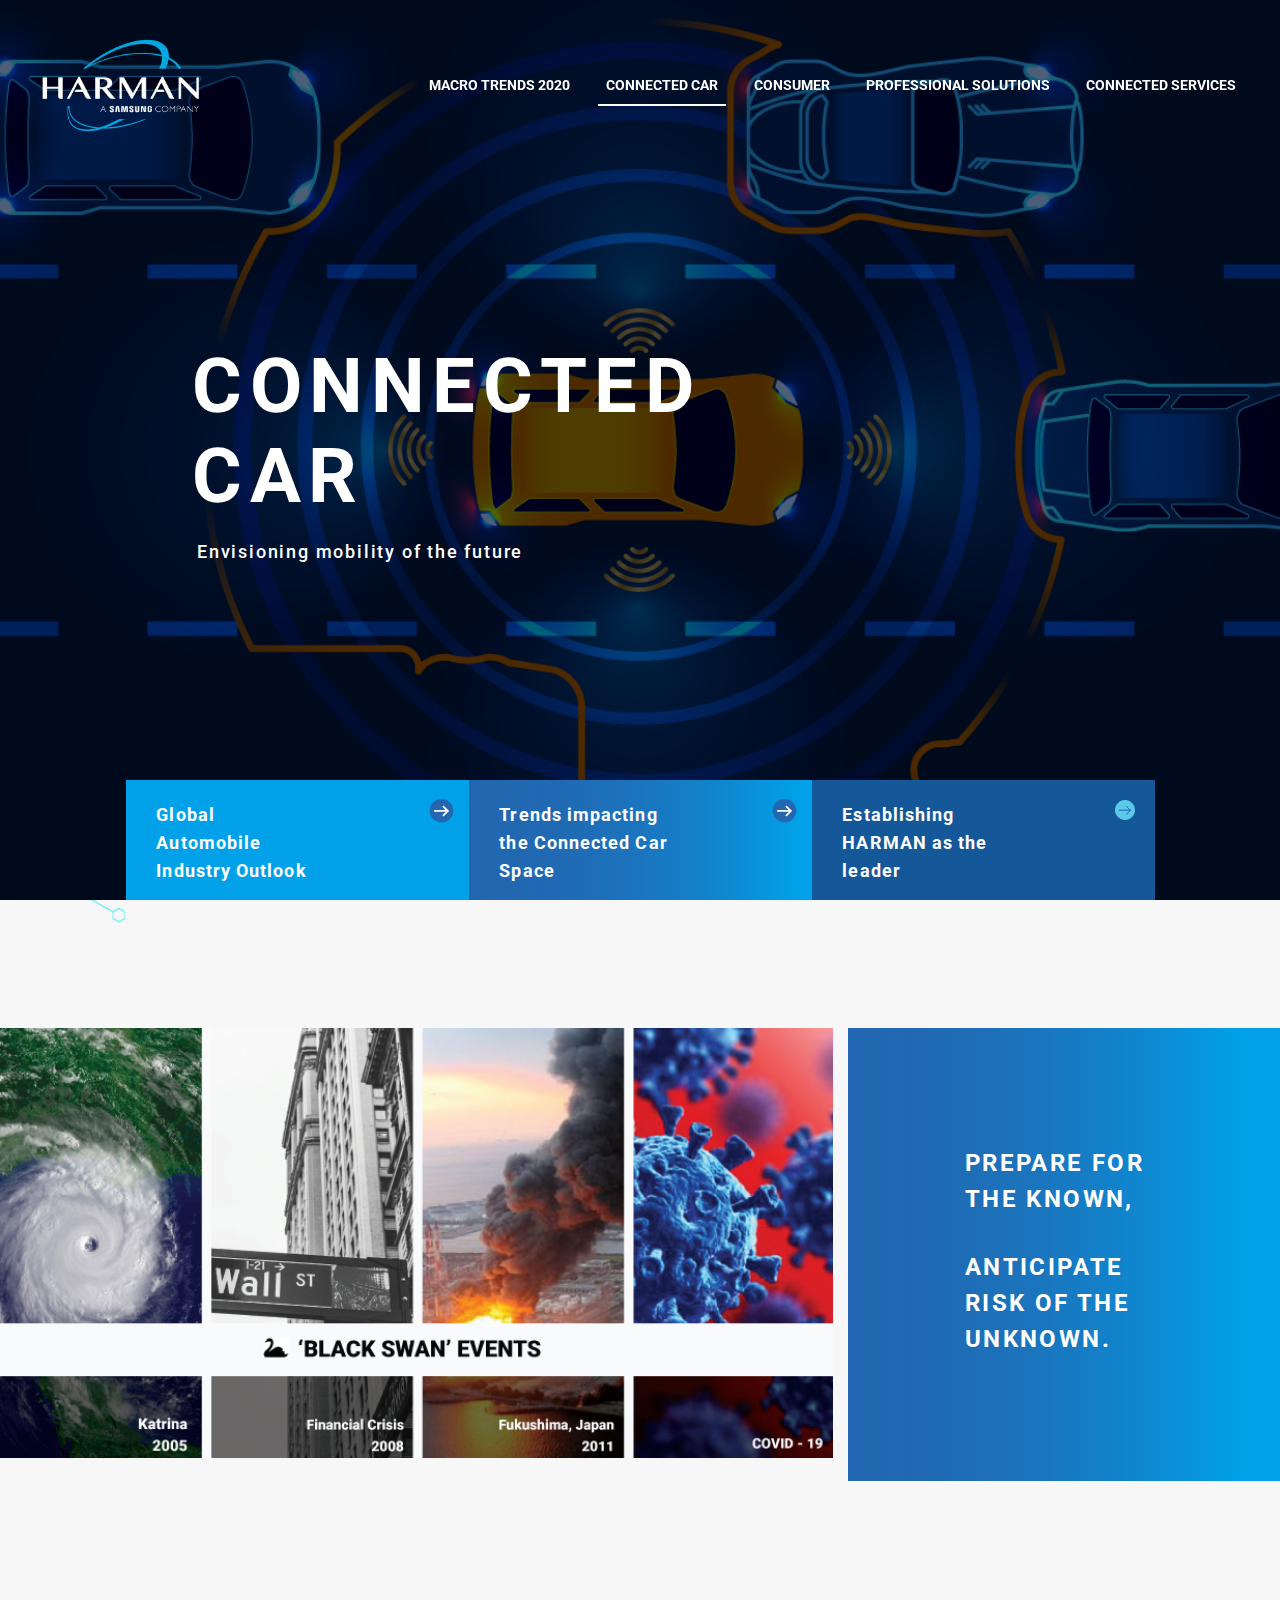
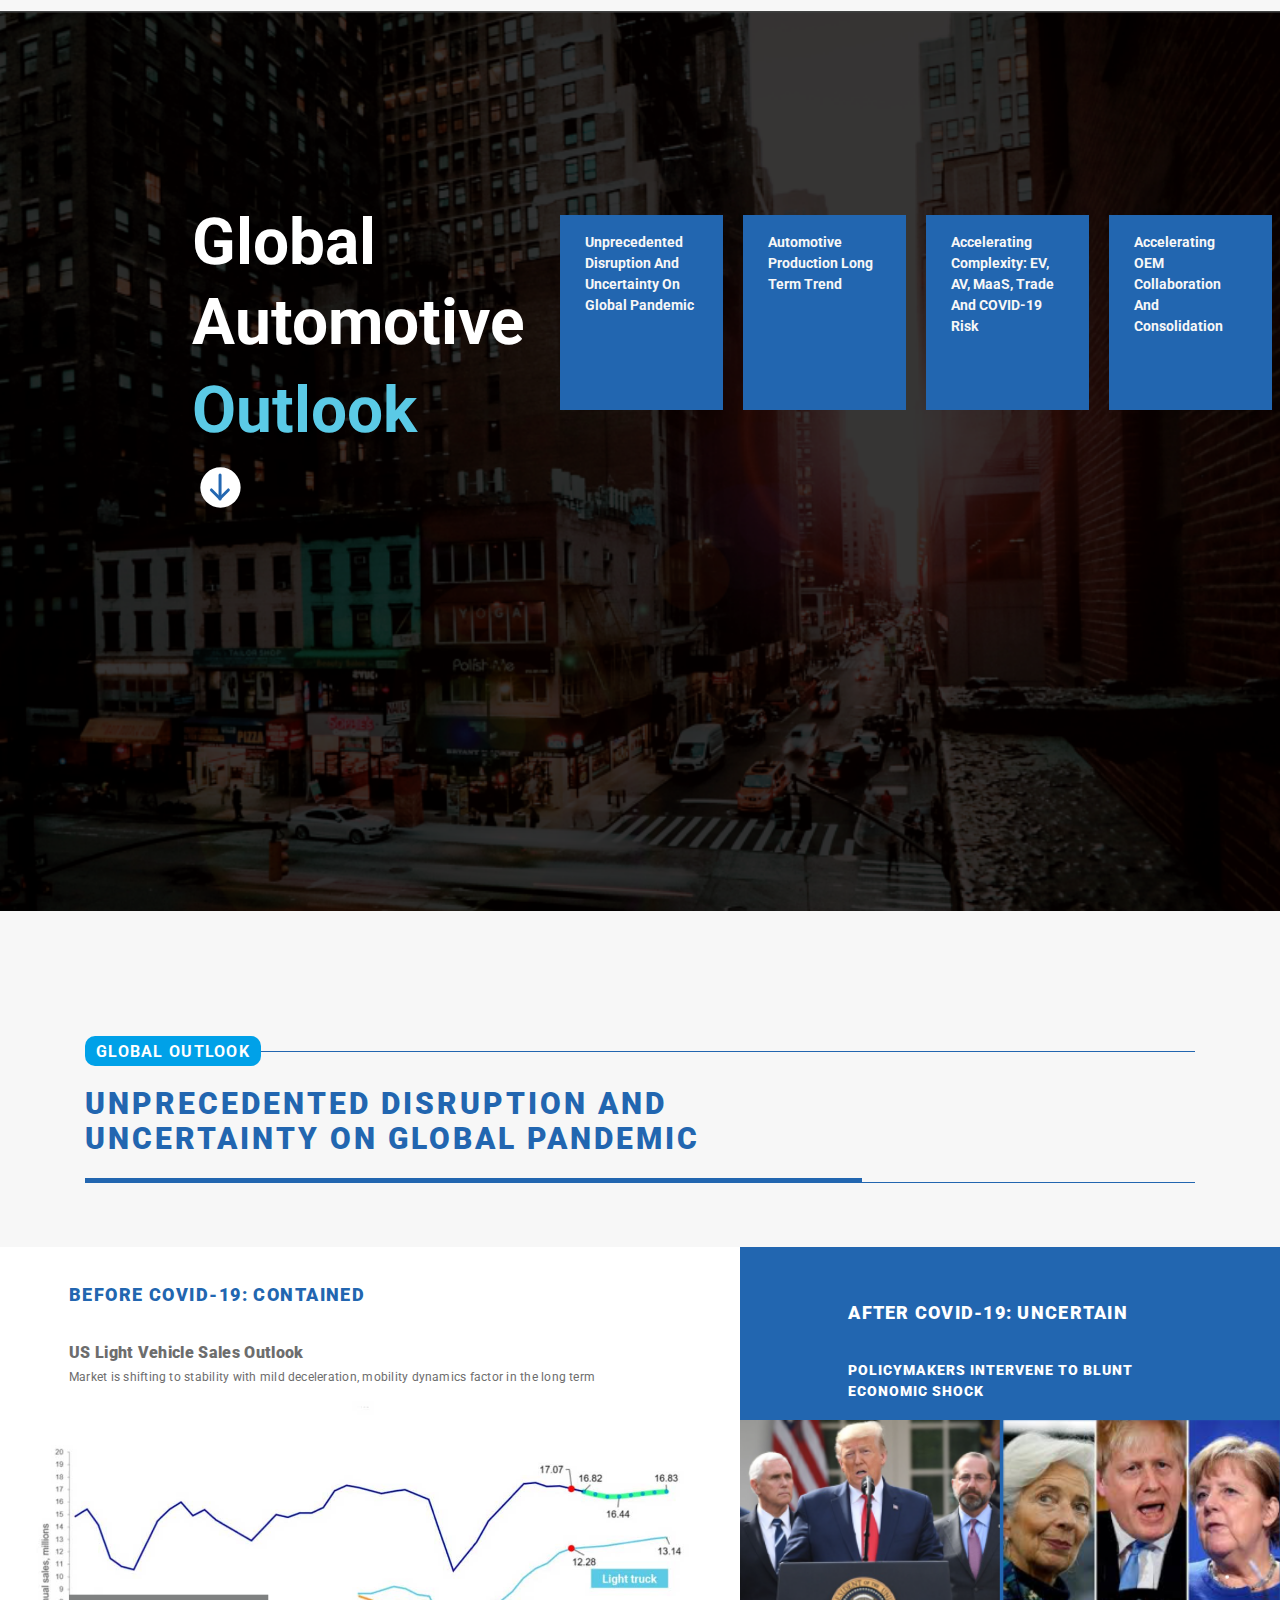
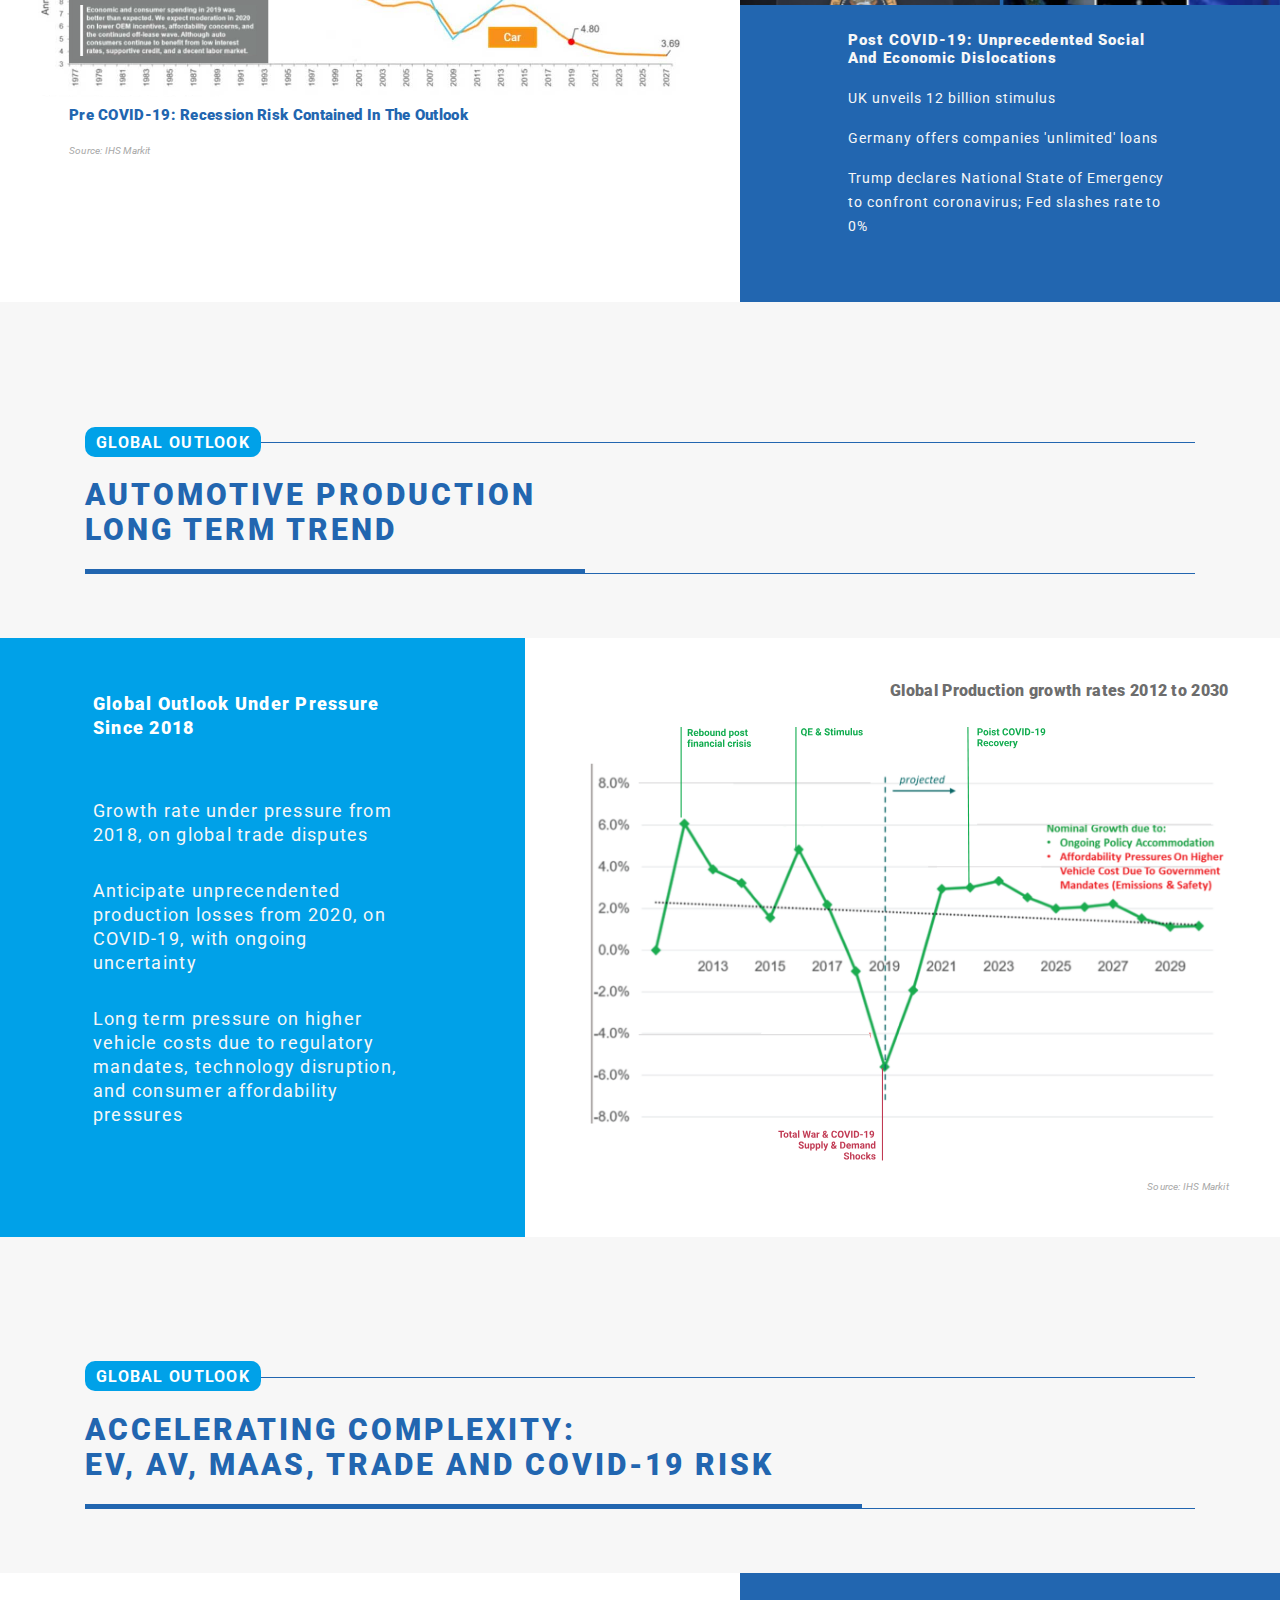
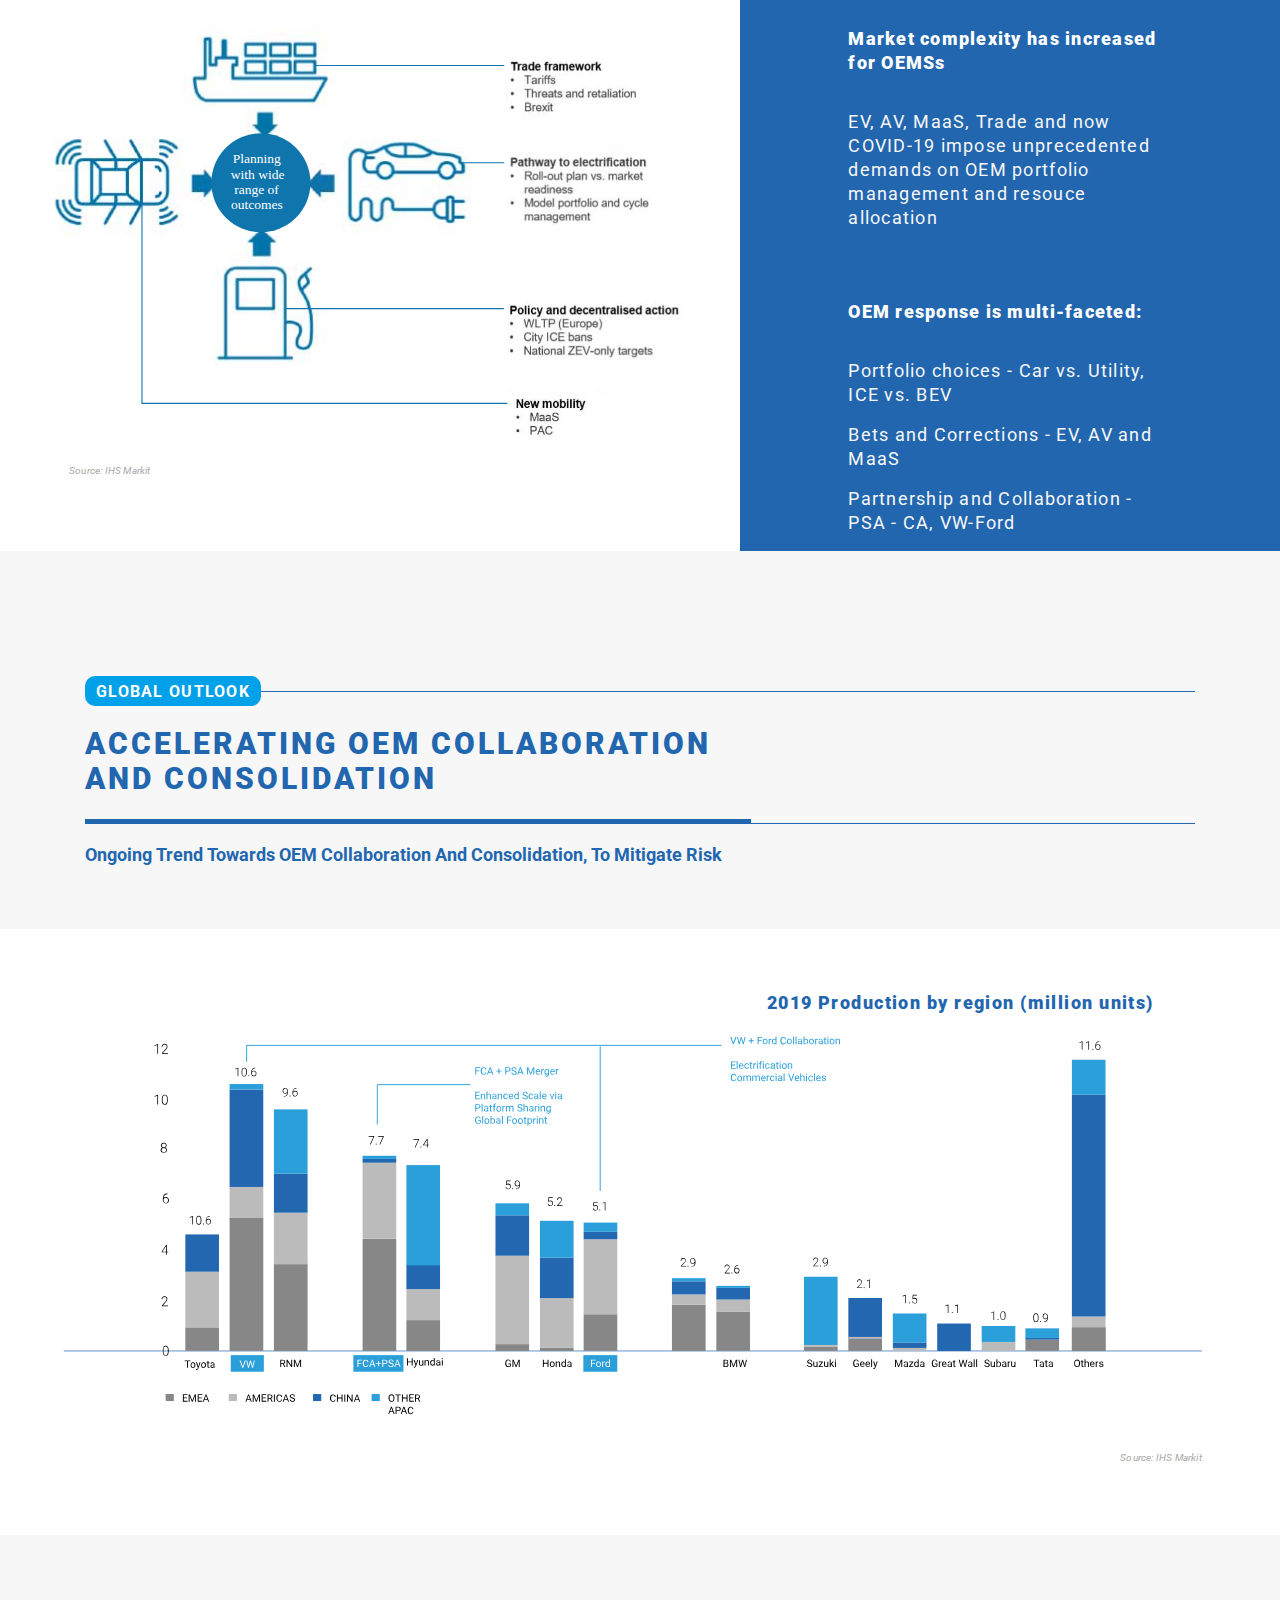
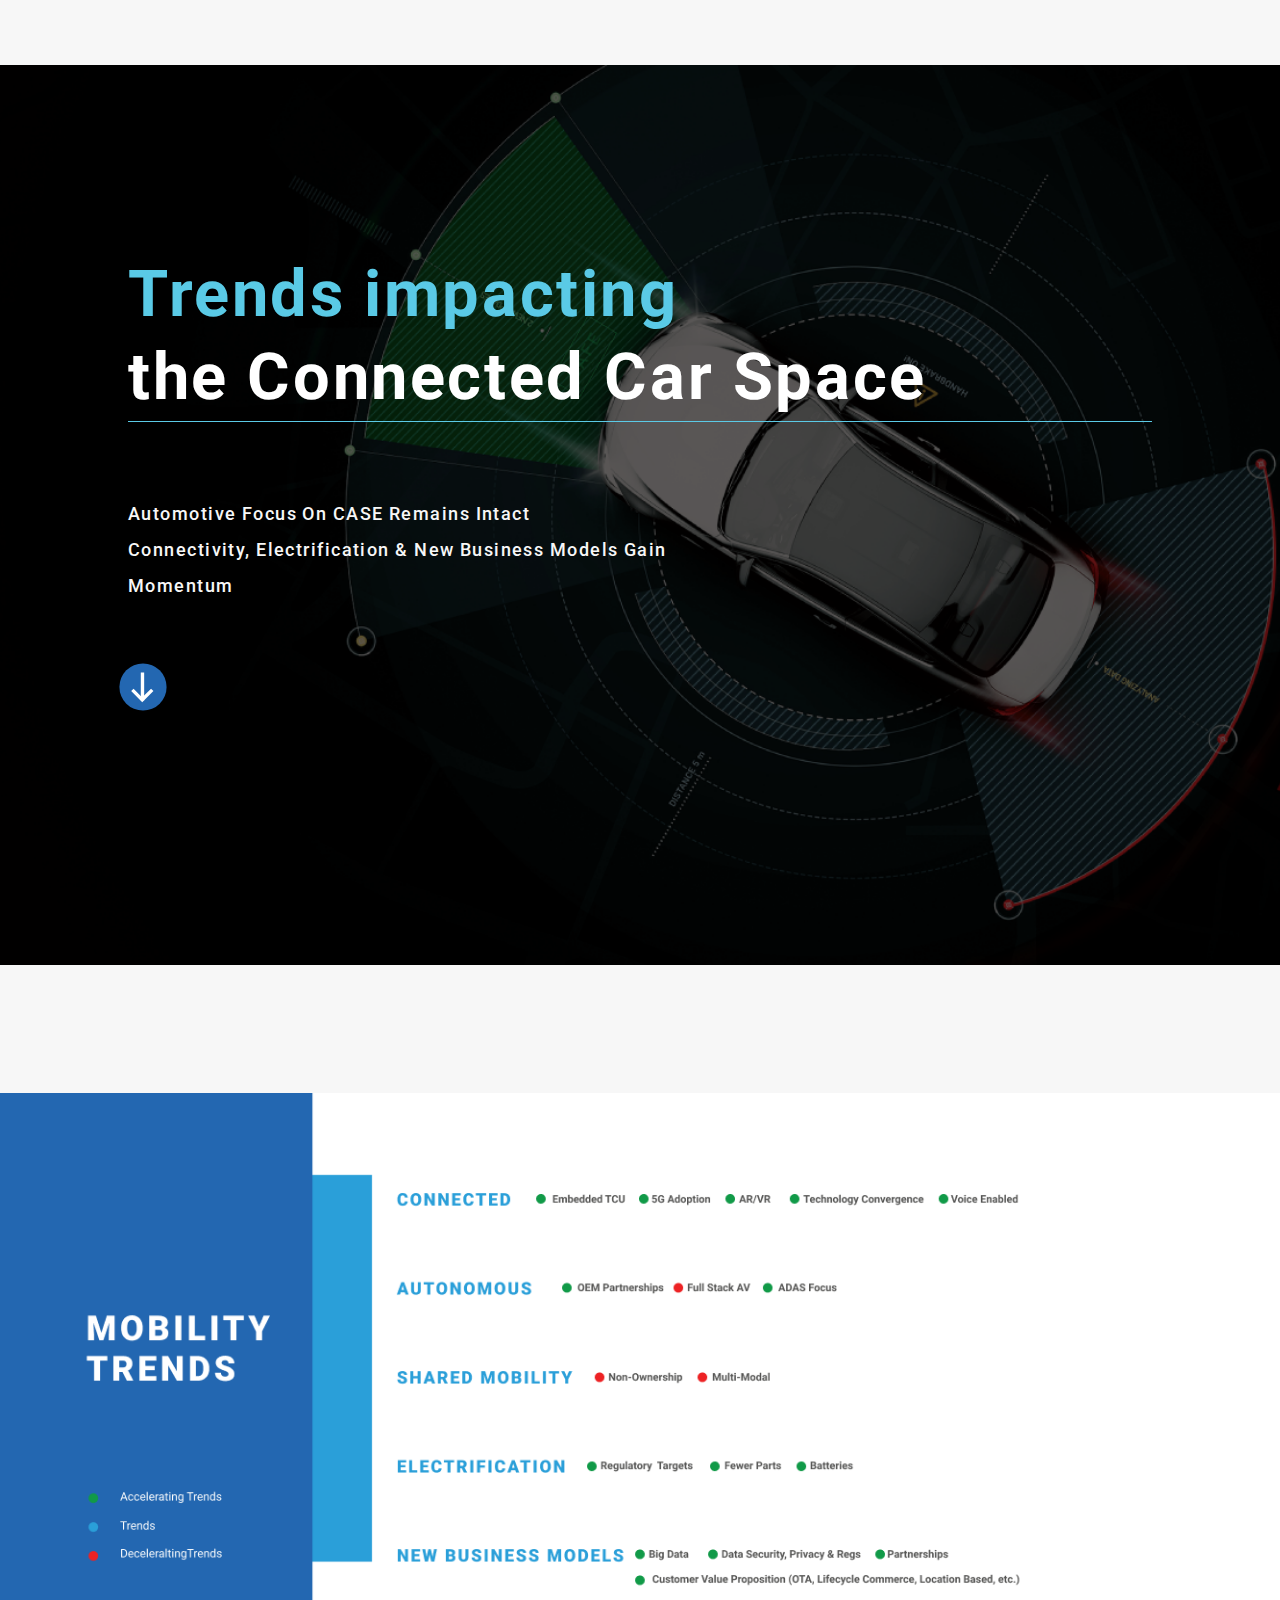
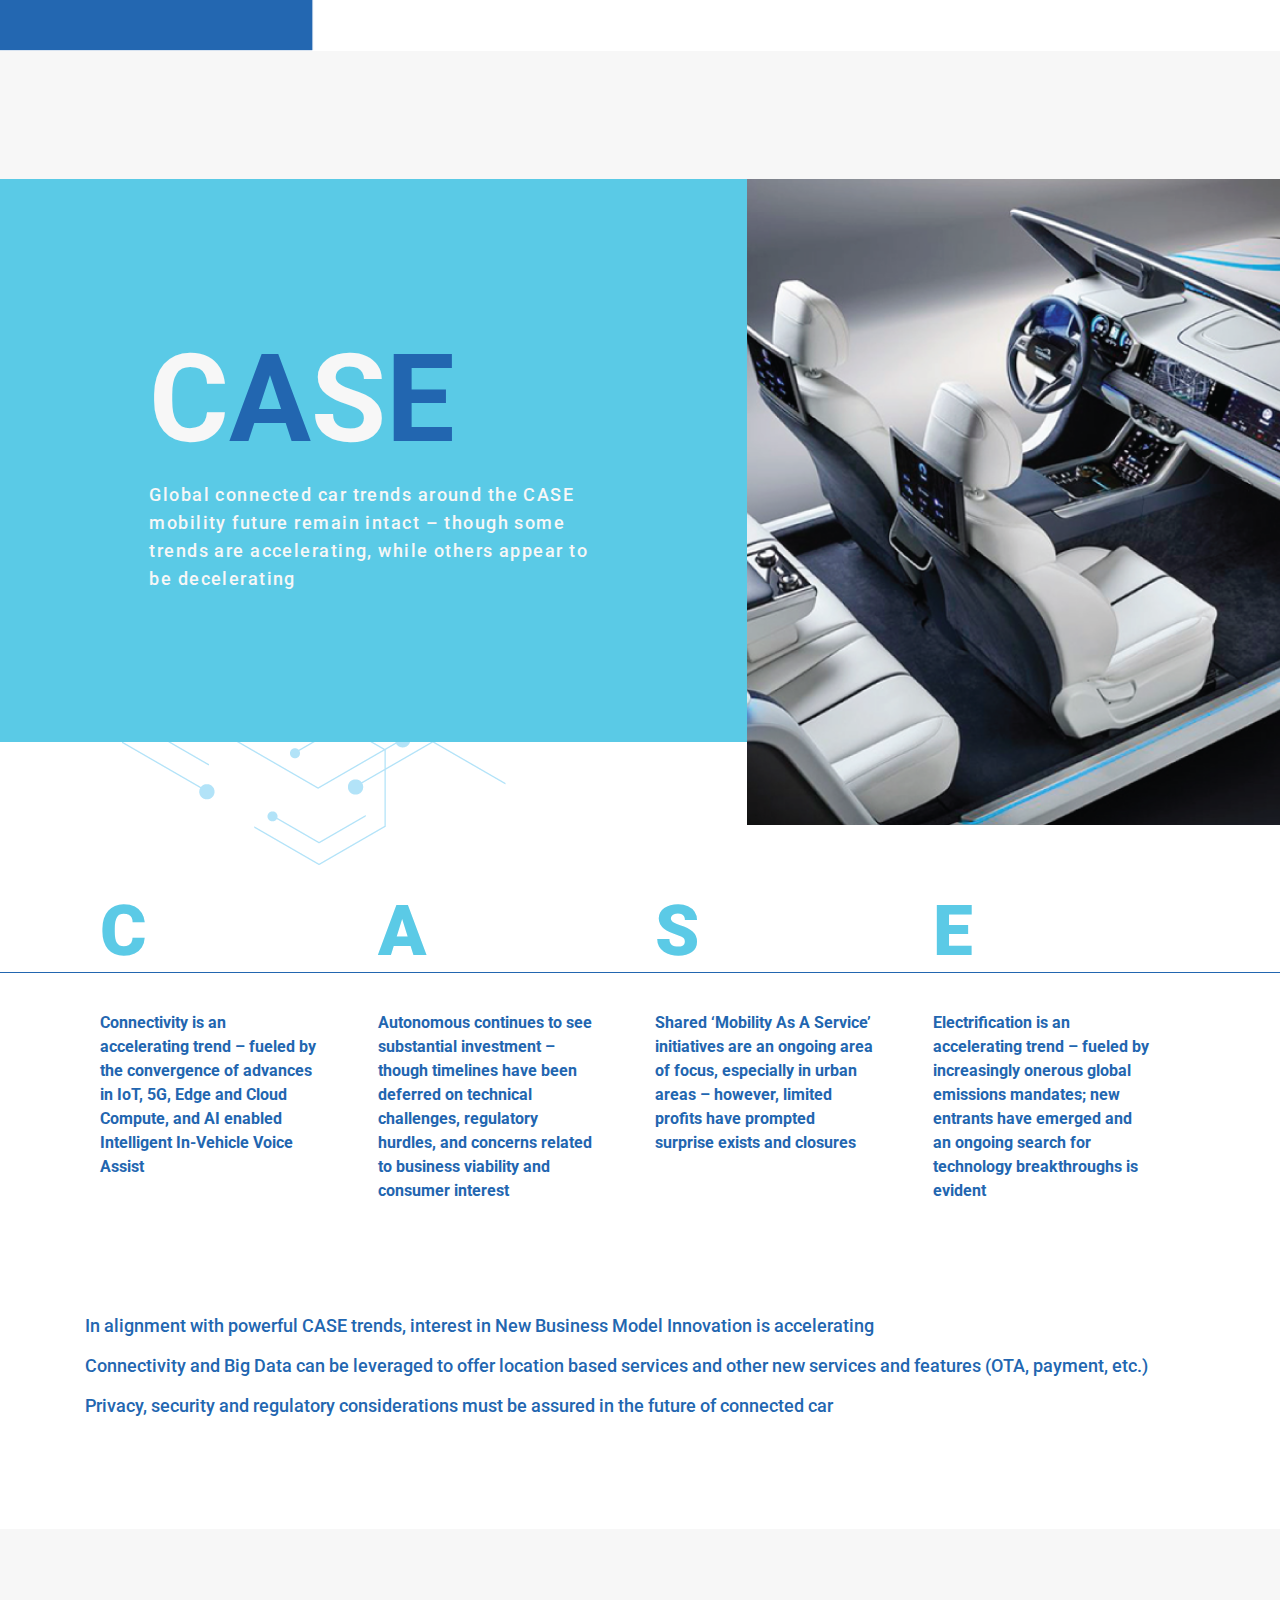
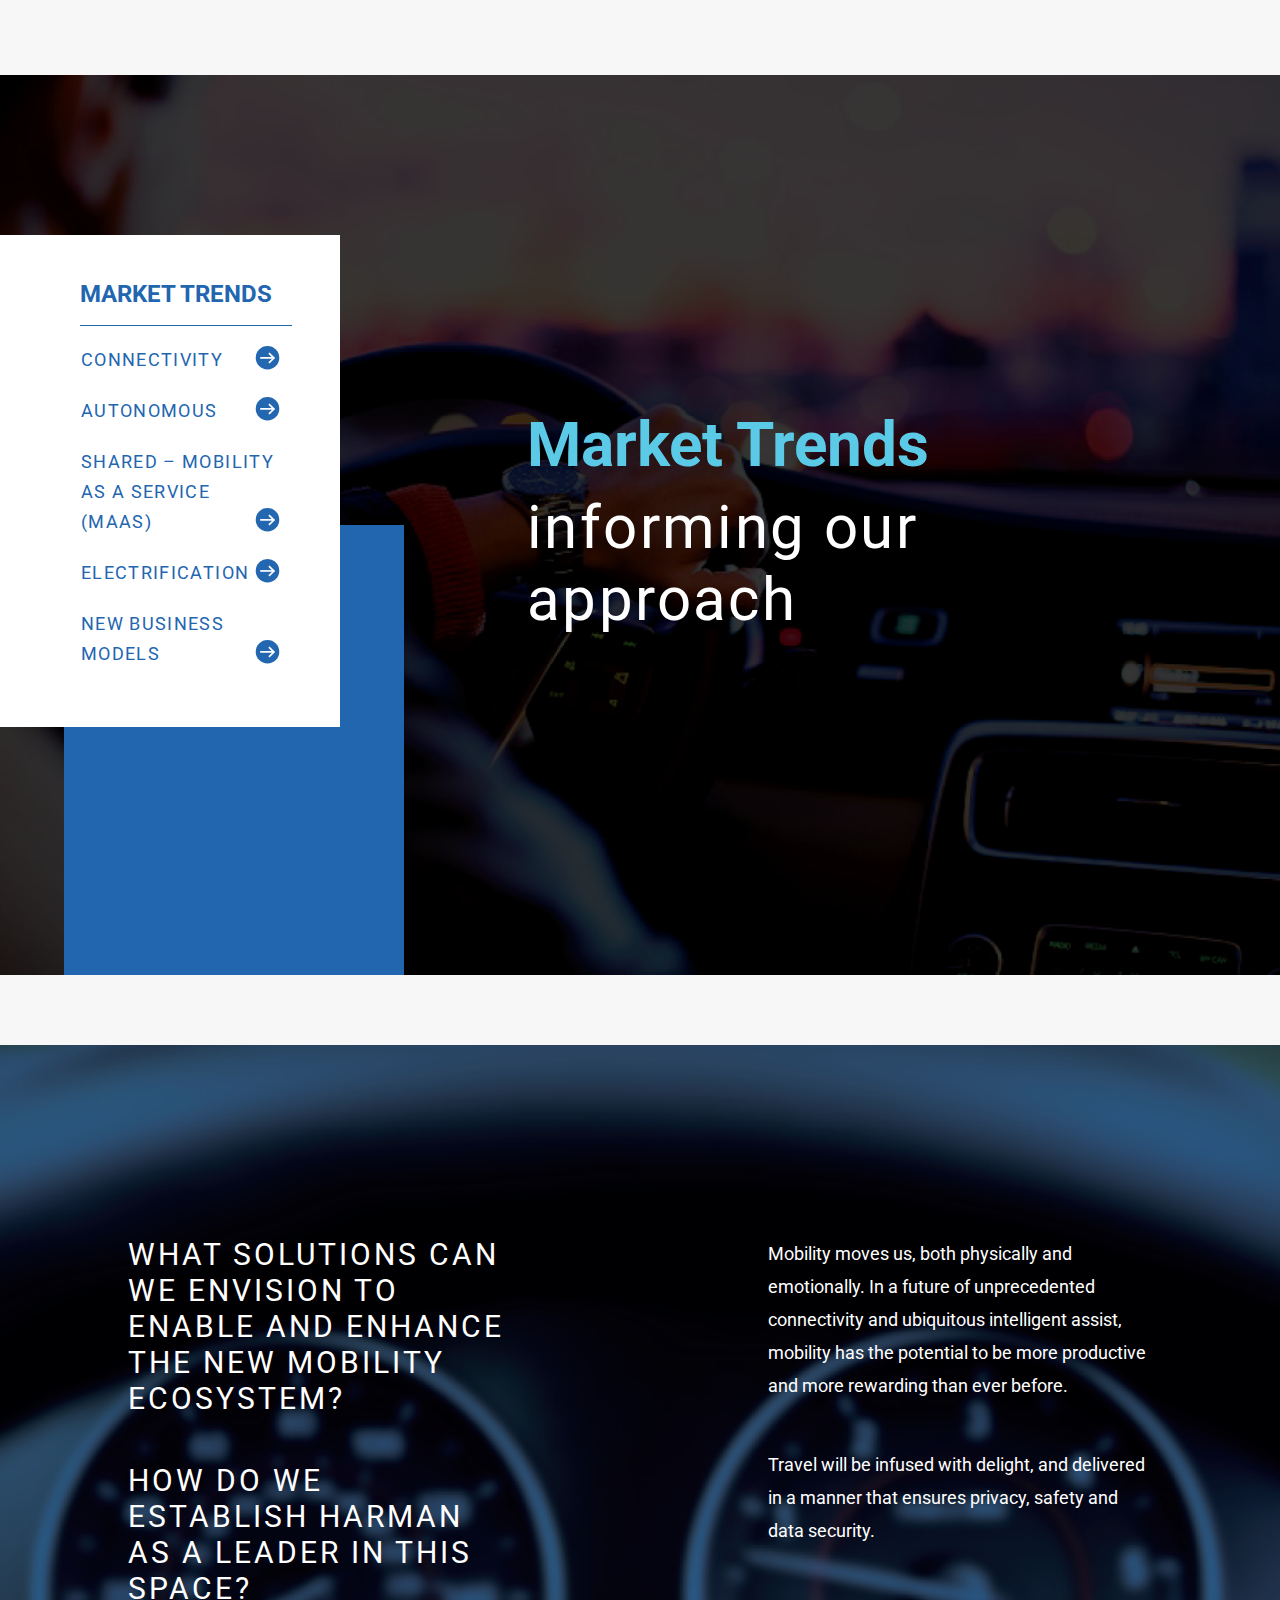
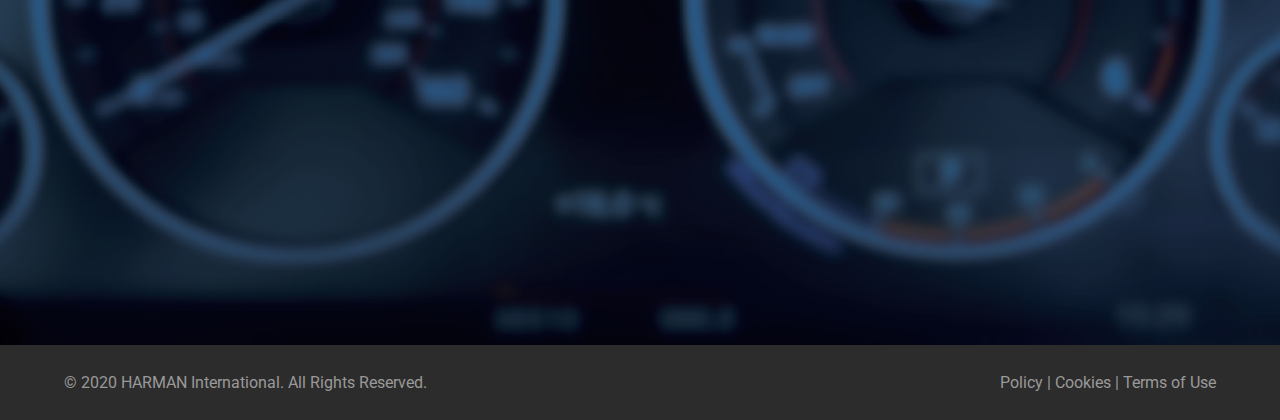
==== commit 2c30e3c2: "Updated new changes without main nav submenu" ====
--- a/connected-car.html
+++ b/connected-car.html
@@ -30,41 +30,22 @@
         </button>
 
         <div class="collapse navbar-collapse" id="navbarSupportedContent">
-            <ul class="navbar-nav navbar-expand-xl ml-auto">
-                <li class="nav-item dropdown">
-                    <a class="nav-link dropdown-toggle" href="index.html" data-toggle="dropdown" aria-haspopup="true"
-                        aria-expanded="false">MACRO TRENDS 2020 <i class="fa fa-angle-down submenu-downarrow"></i></a>
-                    <div class="dropdown-menu" aria-labelledby="dropdown01">
-                        <a class="dropdown-item" id="mt-macro-trends" href="index.html#mt-economic-rebalance">MACRO TRENDS</a>
-                        <a class="dropdown-item" id="mt-covidimpact" href="index.html#mt-covid-impact">COVID-19 IMPACT</a>
-                    </div>
+            <ul class="navbar-nav ml-auto">
+                <li class="nav-item"><a href="index.html"
+                        class="nav-link text-uppercase font-weight-bold">MACRO TRENDS 2020</a></li>
+                <li class="nav-item active"><a href="#"
+                        class="nav-link text-uppercase font-weight-bold">Connected Car</a>
                 </li>
-                <li class="nav-item dropdown active">
-                    <a class="nav-link dropdown-toggle" href="connected-car.html" data-toggle="dropdown"
-                        aria-haspopup="true" aria-expanded="false">CONNECTED CAR <i
-                            class="fa fa-angle-down submenu-downarrow"></i></a>
-                    <div class="dropdown-menu" aria-labelledby="dropdown01">
-                        <a class="dropdown-item" id="cc-globaloutlook" href="#">GLOBAL OUTLOOK</a>
-                        <a class="dropdown-item" id="cc-trendsimpact" href="#">TRENDS IMPACT</a>
-                    </div>
+                <li class="nav-item"><a href="lifestyle.html"
+                        class="nav-link text-uppercase font-weight-bold">CONSUMER</a>
                 </li>
-                <li class="nav-item">
-                    <a class="nav-link" href="lifestyle.html">CONSUMER</a>
+                <li class="nav-item"><a href="pro-solution.html"
+                        class="nav-link text-uppercase font-weight-bold">Professional Solutions</a>
                 </li>
-                <li class="nav-item dropdown">
-                    <a class="nav-link dropdown-toggle" href="pro-solution.html" data-toggle="dropdown"
-                        aria-haspopup="true" aria-expanded="false">PROFESSIONAL SOLUTIONS <i
-                            class="fa fa-angle-down submenu-downarrow"></i></a>
-                    <div class="dropdown-menu" aria-labelledby="dropdown01">
-                        <a class="dropdown-item" href="pro-solution.html#market-trend-tab">MACRO TRENDS</a>
-                        <a class="dropdown-item" href="pro-solution.html#covidSection">COVID-19 IMPACT</a>
-                    </div>
-                </li>
-                <li class="nav-item">
-                    <a class="nav-link" href="connected-services.html">CONNECTED SERVICES</a>
+                <li class="nav-item"><a href="connected-services.html"
+                        class="nav-link text-uppercase font-weight-bold">Connected Services</a>
                 </li>
             </ul>
-
         </div>
     </nav>
     <!-- HEADER END -->
--- a/assets/css/trend-main.min.css
+++ b/assets/css/trend-main.min.css
@@ -789,15 +789,6 @@
     position: relative
 }
 
-.nav-item.active:after {
-    content: '';
-    position: absolute;
-    left: 30px;
-    right: 30px;
-    bottom: -5px;
-    border-bottom: solid 3px white
-}
-
 .bg-trend .hero-title-sec {
     padding-top: 10px;
     margin-left: 15%
--- a/assets/css/car-main.min.css
+++ b/assets/css/car-main.min.css
@@ -1 +1,1241 @@
-.bg.car-banner{background-image:url("../images/cc/TOP-overview/TB_CC-top-banner.png")}.bg.car-connected-bg1{background-image:url("../images/cc/TB_CC-globaloutlook/TB_CC-globaloutlook-banner.png")}.bg.car-connected-bg2{background-image:url("../images/cc/TB_CC-micro-trends-main-baner.png")}.bg.car-connected-bg3{background-image:url("../images/cc/TB_CC-micro-trends-connectivity/CC-connectivity-banner.png")}.bg.car-connected-bg4{background-image:url("../images/cc/TB_CC-micro-trends-Autonomous-banner.png")}.bg.car-connected-bg5{background-image:url("../images/cc/TB_CC-micro-trends-MAAS/TB_CC-micro-trends-MAAS-banner.png")}.bg.car-connected-bg6{background-image:url("../images/cc/TB_CC-micro-trends-Electrification/TB_CC-micro-trends-Electrification-banner-01.png")}.bg.car-connected-bg7{background-image:url("../images/cc/TB_CC-micro-trends-NewBusinessModel/TB_CC-micro-trends-NewBusinessModel-banner.png")}.bg.car-connected-bg8{background-image:url("../images/cc/TB_CC-trendsupdate/TB_CC-trendsupdate-banner.png")}.bg.car-closer-bg{background-image:url("../images/cc/TB_CC-micro-summary-main-banner.png")}.car-page{background-color:#f7f7f7}.car-page .car-trends-section{padding-bottom:130px;background-image:url(../images/hcs/bg-pattern-left.jpg),url(../images/hcs/bg-pattern-right.jpg);background-position:-50% 0, right top 85%;background-repeat:no-repeat;background-attachment:fixed}.car-page .common-tabs a.nav-link{line-height:30px !important;letter-spacing:0.075em !important}.car-page .bg-trend-header{-webkit-transform:translate(-70%, -50%);transform:translate(-70%, -50%)}.car-page .bg-trend-header h1{width:75%}.car-page .bg-trend-header h6{color:#fff;font-weight:normal;font-size:18px;line-height:21px;letter-spacing:0.1em;padding-left:5px;-webkit-animation:text-focus-in 1s cubic-bezier(0.55, 0.085, 0.68, 0.53) both;animation:text-focus-in 1s cubic-bezier(0.55, 0.085, 0.68, 0.53) both;padding-top:10px}.car-page .bg-trend-cta .market-trend-cta{background-color:#00a1e8;padding:2% 15% 0 3%}.car-page .bg-trend-cta .covid-19-cta{padding:2% 13% 0 3%}.car-page .bg-trend-cta .harman-leader-cta{padding:2% 15% 0 3%;height:120px;cursor:pointer;font-size:18px;font-weight:bold;line-height:28px;letter-spacing:0.06em;background:#15589a}.car-page .bg-trend-cta .harman-leader-cta span{width:25px;position:absolute;top:15px;right:15px}.car-page .market-trend-content img{width:70px;height:70px}.common-car-section{padding:10% 0 0 0}.common-car-section .global-car{padding:9%;background:-webkit-gradient(linear, left top, right top, color-stop(-8.27%, #2266b0), color-stop(19.2%, #206ab3), color-stop(44.1%, #1a75be), color-stop(67.92%, #0f87cf), color-stop(91.07%, #00a1e8), color-stop(91.33%, #00a1e8));background:linear-gradient(90deg, #2266b0 -8.27%, #206ab3 19.2%, #1a75be 44.1%, #0f87cf 67.92%, #00a1e8 91.07%, #00a1e8 91.33%)}.common-car-section .global-car h1{font-size:24px;color:#fff;font-weight:bold;letter-spacing:0.1em;line-height:36px}.global-outlook .padding-15{padding:15%}.global-outlook .image-section h2{padding-left:5%}.global-outlook .image-section h4{padding-left:5%;padding-top:4%;padding-top:1%}.global-outlook .image-section p{padding-left:5%}.global-outlook .image-section h3{padding-left:5%}.global-outlook .image-section h6{padding-left:5%;padding-top:2%}.global-outlook .content-section h2{font-weight:900;font-size:18px;line-height:24px;letter-spacing:0.07em}.global-outlook h1{color:#fff;font-size:64px;line-height:80px;font-weight:bold}.global-outlook h3{font-size:64px;line-height:80px;font-weight:bold;color:#5bcae6}.global-outlook h5{background-color:#5bcae6;padding:15% 10% 20%;font-weight:bold;font-size:14px;line-height:21px;color:#2266b0;min-height:100%}.global-outlook ul{text-align:right;padding-top:23%}.global-outlook ul li{background-color:#2266b0;padding:2% 3%;min-height:100%;display:inline-block;width:20%;height:195px;margin:1%;text-align:left;position:relative;font-weight:bold;font-size:14px;line-height:21px;color:#f7f7f7;vertical-align:top}.common-tab-section .car-global-header{padding:10% 0 5% 0}.common-tab-section .car-global-header .selected-heading{background-color:#00a1e8;color:#fff;font-weight:bold;font-size:16px;line-height:19px;letter-spacing:0.08em;text-transform:uppercase;padding:0.5% 1%;border-radius:10px;z-index:6;position:relative}.common-tab-section .car-global-header .heading-line{background-color:#2266b0;height:1px;display:block;margin-left:1%;z-index:5;position:relative;bottom:12px}.common-tab-section .car-global-header .global-title{border-bottom:1px solid #2266b0}.common-tab-section .car-global-header .global-title h1{font-weight:900;font-size:30px;line-height:35px;letter-spacing:0.1em;color:#2266b0;padding:2% 0;border-bottom:4px solid #2266b0}.common-tab-section .car-global-header .global-title h1.w70{width:70%}.common-tab-section .car-global-header .global-title h1.w45{width:45%}.common-tab-section .car-global-header .global-title h1.w50{width:50%}.common-tab-section .car-global-header .global-title h1.w55{width:55%}.common-tab-section .car-global-header .global-title h1.w60{width:60%}.common-tab-section .car-global-header .global-title h1.w65{width:65%}.common-tab-section .car-global-header .global-title h1.w85{width:85%}.common-tab-section .car-global-header .global-title h1.w80{width:80%}.common-tab-section .car-global-header .global-subtitle{font-weight:bold;font-size:18px;line-height:21px;color:#2266b0;padding-top:20px}.common-tab-section .bg-white{background-color:#fff}.common-tab-section .bg-primary-color{background-color:#5bcae6}.common-tab-section .bg-secondary-color{background-color:#2266b0}.common-tab-section .bg-new-color{background-color:#00a1e8}.common-tab-section .image-section{padding:5%}.common-tab-section .image-section img{width:100%}.common-tab-section .image-section h2{font-weight:900;font-size:18px;line-height:21px;letter-spacing:0.08em;color:#2266b0}.common-tab-section .image-section h3{font-weight:900;font-size:15px;line-height:18px;letter-spacing:0.02em;color:#2266b0}.common-tab-section .image-section h4{font-weight:900;font-size:16px;line-height:19px;letter-spacing:0.02em;color:#6d6d6d}.common-tab-section .image-section p{font-size:12px;line-height:14px;letter-spacing:0.02em;color:#6d6d6d}.common-tab-section .image-section h6{font-style:italic;font-weight:normal;font-size:10px;line-height:12px;letter-spacing:0.02em;color:#a9a9a9}.common-tab-section .content-section{height:100%;color:#fff}.common-tab-section .content-section h2{font-weight:900;font-size:18px;line-height:24px;letter-spacing:0.07em;padding:10% 20% 5%}.common-tab-section .content-section h3{font-weight:900;font-size:14px;line-height:21px;letter-spacing:0.07em;padding:0 20%;color:#fff}.common-tab-section .content-section h4{font-weight:900;font-size:15px;line-height:18px;letter-spacing:0.07em;color:#f7f7f7;padding:3% 20% 2%}.common-tab-section .content-section p{font-size:18px;line-height:24px;letter-spacing:0.07em;color:#f7f7f7;padding:0 20%}.common-tab-section .content-section img{width:100%;padding:10px 0}.closing-text-car h1{font-weight:normal;font-size:30px;line-height:36px;letter-spacing:0.1em;color:#fff}.closing-text-car h3{color:#fff;font-weight:normal;font-size:18px;line-height:33px}.closing-text-car .padding-t10{padding-top:10%}.closing-text-car .padding-t15{padding:15% 10%}.global-connectivity .content-section p{font-size:18px;line-height:24px;letter-spacing:0.05em;padding-left:10%;padding-right:10%}.global-connectivity .content-section h4{font-weight:900;font-size:18px;line-height:29px}.global-connectivity .global-title h1{font-weight:normal !important}.global-connectivity .global-title h1 span{font-weight:900}.global-connectivity #connectivity-1 .content-section{padding:10%}.global-connectivity #connectivity-1 .content-section h2{font-weight:900;font-size:30px;line-height:36px;letter-spacing:0.1em;color:#2266b0;padding:10%}.global-connectivity #connectivity-1 .content-section h4{padding:5% 10%}.global-connectivity #connectivity-2 .content-section{padding:10%}.global-connectivity #connectivity-2 .content-section p{padding:0 10%;font-weight:normal}.global-connectivity #connectivity-2 .image-section h4{padding:0 5%;width:55%;font-weight:bold;font-size:18px;line-height:28px;letter-spacing:0.05em;color:#686868}.global-connectivity #connectivity-3 .content-section{padding:10%}.global-connectivity #connectivity-3 .content-section p{position:absolute;top:40%;padding:5% 10%;font-weight:500;line-height:36px}.global-connectivity #connectivity-3 .image-section h2{font-weight:900;font-size:18px;line-height:21px;letter-spacing:0.05em}.global-connectivity #connectivity-4 .content-section{padding:10%}.global-connectivity #connectivity-4 .content-section p{padding:10%;font-weight:500;line-height:36px;font-size:18px;line-height:24px;letter-spacing:0.05em}.global-connectivity #connectivity-5 .content-section{padding:10%}.global-connectivity #connectivity-5 .content-section p{position:absolute;top:30%;padding:10%;font-weight:normal;line-height:36px;font-size:17px;line-height:24px;letter-spacing:0.05em}.global-connectivity #connectivity-5 .content-section img{padding:5%}.global-connectivity #connectivity-6 .content-section{padding:10%}.global-connectivity #connectivity-6 .content-section p{font-weight:normal;font-size:18px;line-height:28px}.global-connectivity #connectivity-6 .image-section{padding:0}.global-connectivity #connectivity-7 .content-section{padding:10%}.global-connectivity #connectivity-7 .content-section p{padding:20px 10% 0;font-weight:normal;font-size:18px;line-height:24px;letter-spacing:0.05em}.global-connectivity #connectivity-7 .image-section{padding:0}.global-connectivity #connectivity-8 .content-section{padding:10%}.global-connectivity #connectivity-8 .content-section p{padding:0 10%;font-weight:normal;font-size:18px;line-height:24px;letter-spacing:0.05em}.global-connectivity #connectivity-8 .image-section{padding:5%}.global-autonomous .content-section{padding:10%}.global-autonomous .content-section p{font-size:18px;line-height:24px;letter-spacing:0.05em;padding-left:10%;padding-right:10%}.global-autonomous .content-section h4{font-weight:900;font-size:18px;line-height:29px}.global-autonomous .content-section h2{padding:5% 10% 2% 10%}.global-autonomous #autonomous-1 .image-section{padding:5%}.global-autonomous #autonomous-1 .image-section h3{font-weight:normal;font-size:16px;line-height:28px;color:#2266b0;padding:0 5%;width:75%}.global-autonomous #autonomous-3 .content-section h2{color:#2266b0;padding-bottom:2%}.global-autonomous #autonomous-3 .content-section p{color:#2266b0}.global-autonomous #autonomous-4 .image-section{padding:0}.global-autonomous #autonomous-4 .content-section{padding:10%}.global-autonomous #autonomous-4 .content-section h2{padding-top:20%}.global-autonomous #autonomous-4 .content-section p{padding-bottom:10%}.global-autonomous #autonomous-5 .image-section{padding:0}.global-autonomous #autonomous-5 .content-section{padding:10%}.global-autonomous #autonomous-5 .content-section p{padding-bottom:2%}.global-autonomous #autonomous-6 .content-section{padding:10%}.global-autonomous #autonomous-7 .image-section{padding:0}.global-autonomous #autonomous-7 .content-section{padding:10%}.global-autonomous #autonomous-7 .content-section p{padding-top:2%}.global-autonomous #autonomous-8 .image-section{padding:0}.global-autonomous #autonomous-8 .content-section{padding:10%}.global-autonomous #autonomous-8 .content-section h2{padding-bottom:5%}.global-autonomous #autonomous-8 .content-section p{padding-top:1%}.global-electrification .content-section{padding:10%}.global-electrification .content-section p{font-size:18px;line-height:24px;letter-spacing:0.05em;padding-left:10%;padding-right:10%}.global-electrification .content-section h4{font-weight:900;font-size:18px;line-height:29px}.global-electrification .content-section h2{padding:5% 10% 2% 10%}.global-electrification #electrification-1 .content-section{color:#2266b0}.global-electrification #electrification-1 .content-section p{padding-top:30%}.global-electrification #electrification-1 .content-section h6{padding-left:20%}.global-electrification #electrification-1 .image-section h3{color:#333333;padding:2% 0}.global-electrification #electrification-2 .content-section{color:#2266b0}.global-electrification #electrification-2 .content-section p{color:#2266b0}.global-electrification #electrification-2 .content-section h6{padding-left:10%}.global-electrification #electrification-3 .content-section p{font-size:21px;line-height:36px;padding-top:25%}.global-electrification #electrification-3 .content-section h2{font-size:21px;line-height:36px}.global-electrification #electrification-4 .content-section p{font-size:21px;line-height:36px;padding-top:25%}.global-electrification #electrification-4 .content-section h2{font-size:21px;line-height:36px}.global-electrification #electrification-5 .content-section p{font-size:21px;line-height:36px;padding-top:5%}.global-electrification #electrification-5 .content-section h2{font-size:21px;line-height:36px}.global-shared .content-section{padding:10%}.global-shared .content-section p{font-size:18px;line-height:24px;letter-spacing:0.05em;padding-left:10%;padding-right:10%}.global-shared .content-section h4{font-weight:900;font-size:18px;line-height:29px}.global-shared .content-section h2{padding:5% 10% 2% 10%}.global-shared #shared-1 .image-section h3{font-size:16px;line-height:158.9%;padding:0 7%}.global-shared #shared-3 .content-section h2{padding-top:30%}#new-business .content-section{padding:10%}#new-business .content-section p{font-size:18px;line-height:24px;letter-spacing:0.05em;padding-left:10%;padding-right:10%}#new-business .content-section h4{font-weight:900;font-size:18px;line-height:29px}#new-business #business-1 .content-section p{font-size:21px;line-height:33px;padding-top:20%}#new-business #business-1 .image-section h3{font-size:21px;line-height:33px;text-align:center}#new-business #business-2 .content-section p{font-size:21px;line-height:33px;padding-top:20%}#new-business #business-2 .image-section h3{font-size:18px;line-height:33px}#new-business #business-3 .content-section p{padding-top:5%}#new-business #business-3 .content-section h2{padding:10% 10% 0 10%;font-weight:600}#new-business #business-3 .image-section h3{font-size:18px;line-height:33px}#new-business #business-4 .content-section p{padding-top:5%;font-style:italic;font-weight:normal;font-size:10px;line-height:24px;letter-spacing:0.05em}#new-business #business-4 .content-section h2{padding:10%;font-size:21px;line-height:36px}#new-business #business-4 .image-section h3{font-size:18px;line-height:33px}#new-business #business-5 .content-section p{padding-top:5%;font-size:21px;line-height:36px}#new-business #business-5 .content-section h2{padding:10% 10% 5%;font-size:21px;line-height:36px}#new-business #business-5 .image-section h3{font-size:18px;line-height:33px}#new-business #business-6 .content-section p{padding-top:10%;font-weight:bold;font-size:24px;line-height:33px}#new-business #business-6 .content-section h2{padding:10%;font-size:21px;line-height:36px}#new-business #business-6 .image-section h3{font-size:18px;line-height:33px}#new-business #business-7 .content-section p{padding-top:10%;font-size:21px;line-height:33px}#new-business #business-7 .content-section h2{padding:10%;font-size:21px;line-height:36px}#new-business #business-7 .image-section h3{font-size:18px;line-height:33px}#caseSection{padding-top:15%;color:#fff}#caseSection h2{font-weight:bold;font-size:65px;line-height:75px}#caseSection h2:first-child{color:#5acae6}#caseSection h4{font-weight:500;font-size:18px;line-height:36px;letter-spacing:0.08em;color:#f7f7f7;padding-top:7%;width:60%}#caseSection img{width:50px;-webkit-transform:rotate(-90deg);transform:rotate(-90deg)}.common-case-section .trend-update-img{background-color:#fff;margin-top:10%}.common-case-section .trend-update-img img{width:90%}.common-case-section .trend-case{position:relative;z-index:1;margin-top:10%;background-color:#fff}.common-case-section .trend-case .case-bg h1{font-weight:bold;font-size:122px;line-height:143px;color:#f7f7f7;background-color:#5acae6;padding:20% 20% 0;margin:0}.common-case-section .trend-case .case-bg h1 span{color:#2266b0}.common-case-section .trend-case .case-bg p{font-weight:500;font-size:18px;line-height:28px;letter-spacing:0.08em;color:#f7f7f7;background-color:#5acae6;padding:10px 20% 20%}.common-case-section .trend-case .case-bg .pattern-image{position:absolute;bottom:-10%;left:-10%;z-index:-1}.common-case-section .trend-case img{width:100%}.common-case-section .trend-case .container{padding-top:5%}.common-case-section .trend-case .container p{font-weight:500;font-size:18px;line-height:24px;color:#2266b0}.common-case-section .trend-case .single-letter{font-weight:900;font-size:71.02px;line-height:83px;color:#5bcae6}.common-case-section .trend-case .line{height:0.2px;background-color:#2266b0;display:block}.common-case-section .trend-case .letter-summary{font-weight:bold;font-size:16px;line-height:24px;color:#2266b0;padding-right:4%}#marketSection .market-trend-content{position:absolute;top:50%;left:50%;-webkit-transform:translate(-50%, -50%);transform:translate(-50%, -50%);width:40%}#marketSection .market-trend-content h1{font-weight:bold;font-size:62.19px;line-height:78px}.text1{font-style:normal;font-weight:900;font-size:16px;line-height:19px;display:inline-block;color:#2266b0;position:relative;width:160px;left:15%;top:200px}.text2{font-style:normal;font-weight:900;font-size:16px;line-height:19px;display:inline-block;color:#2266b0;position:relative;width:150px;left:15%;bottom:200px}.nav-item.active{position:relative}.nav-item.active:after{content:"";position:absolute;left:30px;right:30px;bottom:-5px;border-bottom:solid 3px white}.n1-business{font-weight:bold;font-size:18px;line-height:33px;letter-spacing:0.05em;color:#2266b0;display:block;text-align:center;position:relative;top:150px}.span1{position:absolute;width:30%;font-weight:normal;font-size:17px;line-height:24px;color:#555554;left:10%;top:10%}.span2{font-weight:normal;font-size:17px;line-height:24px;color:#555554;position:absolute;width:30%;right:10%;top:10%}.span3{font-weight:bold;font-size:20px;line-height:26px;color:#2266B0;display:block;width:30%}.span4{font-weight:normal;font-size:18px;line-height:24px;color:#2266B0;width:40%;display:inline-block;padding-top:2%}#scrollTopCar{position:fixed;right:10px;bottom:10px;cursor:pointer;width:50px;height:50px;background-color:#2266b0;text-indent:-9999px;display:none;border-radius:60px;z-index:9999}#scrollTopCar span{position:absolute;top:50%;left:50%;margin-left:-8px;margin-top:-12px;height:0;width:0;border:8px solid transparent;border-bottom-color:#ffffff}#scrollTopCar:hover{background-color:#5bcae6;opacity:1;filter:"alpha(opacity=100)";-ms-filter:"alpha(opacity=100)"}.bg-trend .hero-title-sec{padding-top:10px;margin-left:15%}.bg-trend h1.hero-banner-title{color:#fff;font-weight:bold;font-size:76px;line-height:90px;letter-spacing:0.1em;margin-bottom:20px;-webkit-animation:text-focus-in 1s cubic-bezier(0.55, 0.085, 0.68, 0.53) both;animation:text-focus-in 1s cubic-bezier(0.55, 0.085, 0.68, 0.53) both}.bg-trend h1.hcs-title{width:510px}.bg-trend h6.hero-banner-cont{color:#fff;font-size:18px;line-height:21px;letter-spacing:0.1em;padding-left:5px;-webkit-animation:text-focus-in 1s cubic-bezier(0.55, 0.085, 0.68, 0.53) both;animation:text-focus-in 1s cubic-bezier(0.55, 0.085, 0.68, 0.53) both}@media (max-width: 1024px){.navbar{background:#2266b0;color:#fff}.navbar .navbar-brand{color:#fff;font-size:16px}.navbar .navbar-brand img{width:60px}.navbar .fa{color:#fff}}.error{display:none;position:fixed;width:80%;font-size:30px;font-weight:300;text-align:center;top:30%;left:10%}@media all and (max-width: 768px){.container-fluid{display:none}.error{display:block;font-size:24px;font-weight:bold}}
+.bg.car-banner {
+    background-image: url("../images/cc/TOP-overview/TB_CC-top-banner.png")
+}
+
+.bg.car-connected-bg1 {
+    background-image: url("../images/cc/TB_CC-globaloutlook/TB_CC-globaloutlook-banner.png")
+}
+
+.bg.car-connected-bg2 {
+    background-image: url("../images/cc/TB_CC-micro-trends-main-baner.png")
+}
+
+.bg.car-connected-bg3 {
+    background-image: url("../images/cc/TB_CC-micro-trends-connectivity/CC-connectivity-banner.png")
+}
+
+.bg.car-connected-bg4 {
+    background-image: url("../images/cc/TB_CC-micro-trends-Autonomous-banner.png")
+}
+
+.bg.car-connected-bg5 {
+    background-image: url("../images/cc/TB_CC-micro-trends-MAAS/TB_CC-micro-trends-MAAS-banner.png")
+}
+
+.bg.car-connected-bg6 {
+    background-image: url("../images/cc/TB_CC-micro-trends-Electrification/TB_CC-micro-trends-Electrification-banner-01.png")
+}
+
+.bg.car-connected-bg7 {
+    background-image: url("../images/cc/TB_CC-micro-trends-NewBusinessModel/TB_CC-micro-trends-NewBusinessModel-banner.png")
+}
+
+.bg.car-connected-bg8 {
+    background-image: url("../images/cc/TB_CC-trendsupdate/TB_CC-trendsupdate-banner.png")
+}
+
+.bg.car-closer-bg {
+    background-image: url("../images/cc/TB_CC-micro-summary-main-banner.png")
+}
+
+.car-page {
+    background-color: #f7f7f7
+}
+
+.car-page .car-trends-section {
+    padding-bottom: 130px;
+    background-image: url(../images/hcs/bg-pattern-left.jpg), url(../images/hcs/bg-pattern-right.jpg);
+    background-position: -50% 0, right top 85%;
+    background-repeat: no-repeat;
+    background-attachment: fixed
+}
+
+.car-page .common-tabs a.nav-link {
+    line-height: 30px !important;
+    letter-spacing: 0.075em !important
+}
+
+.car-page .bg-trend-header {
+    -webkit-transform: translate(-70%, -50%);
+    transform: translate(-70%, -50%)
+}
+
+.car-page .bg-trend-header h1 {
+    width: 75%
+}
+
+.car-page .bg-trend-header h6 {
+    color: #fff;
+    font-weight: normal;
+    font-size: 18px;
+    line-height: 21px;
+    letter-spacing: 0.1em;
+    padding-left: 5px;
+    -webkit-animation: text-focus-in 1s cubic-bezier(0.55, 0.085, 0.68, 0.53) both;
+    animation: text-focus-in 1s cubic-bezier(0.55, 0.085, 0.68, 0.53) both;
+    padding-top: 10px
+}
+
+.car-page .bg-trend-cta .market-trend-cta {
+    background-color: #00a1e8;
+    padding: 2% 15% 0 3%
+}
+
+.car-page .bg-trend-cta .covid-19-cta {
+    padding: 2% 13% 0 3%
+}
+
+.car-page .bg-trend-cta .harman-leader-cta {
+    padding: 2% 15% 0 3%;
+    height: 120px;
+    cursor: pointer;
+    font-size: 18px;
+    font-weight: bold;
+    line-height: 28px;
+    letter-spacing: 0.06em;
+    background: #15589a
+}
+
+.car-page .bg-trend-cta .harman-leader-cta span {
+    width: 25px;
+    position: absolute;
+    top: 15px;
+    right: 15px
+}
+
+.car-page .market-trend-content img {
+    width: 70px;
+    height: 70px
+}
+
+.common-car-section {
+    padding: 10% 0 0 0
+}
+
+.common-car-section .global-car {
+    padding: 9%;
+    background: -webkit-gradient(linear, left top, right top, color-stop(-8.27%, #2266b0), color-stop(19.2%, #206ab3), color-stop(44.1%, #1a75be), color-stop(67.92%, #0f87cf), color-stop(91.07%, #00a1e8), color-stop(91.33%, #00a1e8));
+    background: linear-gradient(90deg, #2266b0 -8.27%, #206ab3 19.2%, #1a75be 44.1%, #0f87cf 67.92%, #00a1e8 91.07%, #00a1e8 91.33%)
+}
+
+.common-car-section .global-car h1 {
+    font-size: 24px;
+    color: #fff;
+    font-weight: bold;
+    letter-spacing: 0.1em;
+    line-height: 36px
+}
+
+.global-outlook .padding-15 {
+    padding: 15%
+}
+
+.global-outlook .image-section h2 {
+    padding-left: 5%
+}
+
+.global-outlook .image-section h4 {
+    padding-left: 5%;
+    padding-top: 4%;
+    padding-top: 1%
+}
+
+.global-outlook .image-section p {
+    padding-left: 5%
+}
+
+.global-outlook .image-section h3 {
+    padding-left: 5%
+}
+
+.global-outlook .image-section h6 {
+    padding-left: 5%;
+    padding-top: 2%
+}
+
+.global-outlook .content-section h2 {
+    font-weight: 900;
+    font-size: 18px;
+    line-height: 24px;
+    letter-spacing: 0.07em
+}
+
+.global-outlook h1 {
+    color: #fff;
+    font-size: 64px;
+    line-height: 80px;
+    font-weight: bold
+}
+
+.global-outlook h3 {
+    font-size: 64px;
+    line-height: 80px;
+    font-weight: bold;
+    color: #5bcae6
+}
+
+.global-outlook h5 {
+    background-color: #5bcae6;
+    padding: 15% 10% 20%;
+    font-weight: bold;
+    font-size: 14px;
+    line-height: 21px;
+    color: #2266b0;
+    min-height: 100%
+}
+
+.global-outlook ul {
+    text-align: right;
+    padding-top: 23%
+}
+
+.global-outlook ul li {
+    background-color: #2266b0;
+    padding: 2% 3%;
+    min-height: 100%;
+    display: inline-block;
+    width: 20%;
+    height: 195px;
+    margin: 1%;
+    text-align: left;
+    position: relative;
+    font-weight: bold;
+    font-size: 14px;
+    line-height: 21px;
+    color: #f7f7f7;
+    vertical-align: top
+}
+
+.common-tab-section .car-global-header {
+    padding: 10% 0 5% 0
+}
+
+.common-tab-section .car-global-header .selected-heading {
+    background-color: #00a1e8;
+    color: #fff;
+    font-weight: bold;
+    font-size: 16px;
+    line-height: 19px;
+    letter-spacing: 0.08em;
+    text-transform: uppercase;
+    padding: 0.5% 1%;
+    border-radius: 10px;
+    z-index: 6;
+    position: relative
+}
+
+.common-tab-section .car-global-header .heading-line {
+    background-color: #2266b0;
+    height: 1px;
+    display: block;
+    margin-left: 1%;
+    z-index: 5;
+    position: relative;
+    bottom: 12px
+}
+
+.common-tab-section .car-global-header .global-title {
+    border-bottom: 1px solid #2266b0
+}
+
+.common-tab-section .car-global-header .global-title h1 {
+    font-weight: 900;
+    font-size: 30px;
+    line-height: 35px;
+    letter-spacing: 0.1em;
+    color: #2266b0;
+    padding: 2% 0;
+    border-bottom: 4px solid #2266b0
+}
+
+.common-tab-section .car-global-header .global-title h1.w70 {
+    width: 70%
+}
+
+.common-tab-section .car-global-header .global-title h1.w45 {
+    width: 45%
+}
+
+.common-tab-section .car-global-header .global-title h1.w50 {
+    width: 50%
+}
+
+.common-tab-section .car-global-header .global-title h1.w55 {
+    width: 55%
+}
+
+.common-tab-section .car-global-header .global-title h1.w60 {
+    width: 60%
+}
+
+.common-tab-section .car-global-header .global-title h1.w65 {
+    width: 65%
+}
+
+.common-tab-section .car-global-header .global-title h1.w85 {
+    width: 85%
+}
+
+.common-tab-section .car-global-header .global-title h1.w80 {
+    width: 80%
+}
+
+.common-tab-section .car-global-header .global-subtitle {
+    font-weight: bold;
+    font-size: 18px;
+    line-height: 21px;
+    color: #2266b0;
+    padding-top: 20px
+}
+
+.common-tab-section .bg-white {
+    background-color: #fff
+}
+
+.common-tab-section .bg-primary-color {
+    background-color: #5bcae6
+}
+
+.common-tab-section .bg-secondary-color {
+    background-color: #2266b0
+}
+
+.common-tab-section .bg-new-color {
+    background-color: #00a1e8
+}
+
+.common-tab-section .image-section {
+    padding: 5%
+}
+
+.common-tab-section .image-section img {
+    width: 100%
+}
+
+.common-tab-section .image-section h2 {
+    font-weight: 900;
+    font-size: 18px;
+    line-height: 21px;
+    letter-spacing: 0.08em;
+    color: #2266b0
+}
+
+.common-tab-section .image-section h3 {
+    font-weight: 900;
+    font-size: 15px;
+    line-height: 18px;
+    letter-spacing: 0.02em;
+    color: #2266b0
+}
+
+.common-tab-section .image-section h4 {
+    font-weight: 900;
+    font-size: 16px;
+    line-height: 19px;
+    letter-spacing: 0.02em;
+    color: #6d6d6d
+}
+
+.common-tab-section .image-section p {
+    font-size: 12px;
+    line-height: 14px;
+    letter-spacing: 0.02em;
+    color: #6d6d6d
+}
+
+.common-tab-section .image-section h6 {
+    font-style: italic;
+    font-weight: normal;
+    font-size: 10px;
+    line-height: 12px;
+    letter-spacing: 0.02em;
+    color: #a9a9a9
+}
+
+.common-tab-section .content-section {
+    height: 100%;
+    color: #fff
+}
+
+.common-tab-section .content-section h2 {
+    font-weight: 900;
+    font-size: 18px;
+    line-height: 24px;
+    letter-spacing: 0.07em;
+    padding: 10% 20% 5%
+}
+
+.common-tab-section .content-section h3 {
+    font-weight: 900;
+    font-size: 14px;
+    line-height: 21px;
+    letter-spacing: 0.07em;
+    padding: 0 20%;
+    color: #fff
+}
+
+.common-tab-section .content-section h4 {
+    font-weight: 900;
+    font-size: 15px;
+    line-height: 18px;
+    letter-spacing: 0.07em;
+    color: #f7f7f7;
+    padding: 3% 20% 2%
+}
+
+.common-tab-section .content-section p {
+    font-size: 18px;
+    line-height: 24px;
+    letter-spacing: 0.07em;
+    color: #f7f7f7;
+    padding: 0 20%
+}
+
+.common-tab-section .content-section img {
+    width: 100%;
+    padding: 10px 0
+}
+
+.closing-text-car h1 {
+    font-weight: normal;
+    font-size: 30px;
+    line-height: 36px;
+    letter-spacing: 0.1em;
+    color: #fff
+}
+
+.closing-text-car h3 {
+    color: #fff;
+    font-weight: normal;
+    font-size: 18px;
+    line-height: 33px
+}
+
+.closing-text-car .padding-t10 {
+    padding-top: 10%
+}
+
+.closing-text-car .padding-t15 {
+    padding: 15% 10%
+}
+
+.global-connectivity .content-section p {
+    font-size: 18px;
+    line-height: 24px;
+    letter-spacing: 0.05em;
+    padding-left: 10%;
+    padding-right: 10%
+}
+
+.global-connectivity .content-section h4 {
+    font-weight: 900;
+    font-size: 18px;
+    line-height: 29px
+}
+
+.global-connectivity .global-title h1 {
+    font-weight: normal !important
+}
+
+.global-connectivity .global-title h1 span {
+    font-weight: 900
+}
+
+.global-connectivity #connectivity-1 .content-section {
+    padding: 10%
+}
+
+.global-connectivity #connectivity-1 .content-section h2 {
+    font-weight: 900;
+    font-size: 30px;
+    line-height: 36px;
+    letter-spacing: 0.1em;
+    color: #2266b0;
+    padding: 10%
+}
+
+.global-connectivity #connectivity-1 .content-section h4 {
+    padding: 5% 10%
+}
+
+.global-connectivity #connectivity-2 .content-section {
+    padding: 10%
+}
+
+.global-connectivity #connectivity-2 .content-section p {
+    padding: 0 10%;
+    font-weight: normal
+}
+
+.global-connectivity #connectivity-2 .image-section h4 {
+    padding: 0 5%;
+    width: 55%;
+    font-weight: bold;
+    font-size: 18px;
+    line-height: 28px;
+    letter-spacing: 0.05em;
+    color: #686868
+}
+
+.global-connectivity #connectivity-3 .content-section {
+    padding: 10%
+}
+
+.global-connectivity #connectivity-3 .content-section p {
+    position: absolute;
+    top: 40%;
+    padding: 5% 10%;
+    font-weight: 500;
+    line-height: 36px
+}
+
+.global-connectivity #connectivity-3 .image-section h2 {
+    font-weight: 900;
+    font-size: 18px;
+    line-height: 21px;
+    letter-spacing: 0.05em
+}
+
+.global-connectivity #connectivity-4 .content-section {
+    padding: 10%
+}
+
+.global-connectivity #connectivity-4 .content-section p {
+    padding: 10%;
+    font-weight: 500;
+    line-height: 36px;
+    font-size: 18px;
+    line-height: 24px;
+    letter-spacing: 0.05em
+}
+
+.global-connectivity #connectivity-5 .content-section {
+    padding: 10%
+}
+
+.global-connectivity #connectivity-5 .content-section p {
+    position: absolute;
+    top: 30%;
+    padding: 10%;
+    font-weight: normal;
+    line-height: 36px;
+    font-size: 17px;
+    line-height: 24px;
+    letter-spacing: 0.05em
+}
+
+.global-connectivity #connectivity-5 .content-section img {
+    padding: 5%
+}
+
+.global-connectivity #connectivity-6 .content-section {
+    padding: 10%
+}
+
+.global-connectivity #connectivity-6 .content-section p {
+    font-weight: normal;
+    font-size: 18px;
+    line-height: 28px
+}
+
+.global-connectivity #connectivity-6 .image-section {
+    padding: 0
+}
+
+.global-connectivity #connectivity-7 .content-section {
+    padding: 10%
+}
+
+.global-connectivity #connectivity-7 .content-section p {
+    padding: 20px 10% 0;
+    font-weight: normal;
+    font-size: 18px;
+    line-height: 24px;
+    letter-spacing: 0.05em
+}
+
+.global-connectivity #connectivity-7 .image-section {
+    padding: 0
+}
+
+.global-connectivity #connectivity-8 .content-section {
+    padding: 10%
+}
+
+.global-connectivity #connectivity-8 .content-section p {
+    padding: 0 10%;
+    font-weight: normal;
+    font-size: 18px;
+    line-height: 24px;
+    letter-spacing: 0.05em
+}
+
+.global-connectivity #connectivity-8 .image-section {
+    padding: 5%
+}
+
+.global-autonomous .content-section {
+    padding: 10%
+}
+
+.global-autonomous .content-section p {
+    font-size: 18px;
+    line-height: 24px;
+    letter-spacing: 0.05em;
+    padding-left: 10%;
+    padding-right: 10%
+}
+
+.global-autonomous .content-section h4 {
+    font-weight: 900;
+    font-size: 18px;
+    line-height: 29px
+}
+
+.global-autonomous .content-section h2 {
+    padding: 5% 10% 2% 10%
+}
+
+.global-autonomous #autonomous-1 .image-section {
+    padding: 5%
+}
+
+.global-autonomous #autonomous-1 .image-section h3 {
+    font-weight: normal;
+    font-size: 16px;
+    line-height: 28px;
+    color: #2266b0;
+    padding: 0 5%;
+    width: 75%
+}
+
+.global-autonomous #autonomous-3 .content-section h2 {
+    color: #2266b0;
+    padding-bottom: 2%
+}
+
+.global-autonomous #autonomous-3 .content-section p {
+    color: #2266b0
+}
+
+.global-autonomous #autonomous-4 .image-section {
+    padding: 0
+}
+
+.global-autonomous #autonomous-4 .content-section {
+    padding: 10%
+}
+
+.global-autonomous #autonomous-4 .content-section h2 {
+    padding-top: 20%
+}
+
+.global-autonomous #autonomous-4 .content-section p {
+    padding-bottom: 10%
+}
+
+.global-autonomous #autonomous-5 .image-section {
+    padding: 0
+}
+
+.global-autonomous #autonomous-5 .content-section {
+    padding: 10%
+}
+
+.global-autonomous #autonomous-5 .content-section p {
+    padding-bottom: 2%
+}
+
+.global-autonomous #autonomous-6 .content-section {
+    padding: 10%
+}
+
+.global-autonomous #autonomous-7 .image-section {
+    padding: 0
+}
+
+.global-autonomous #autonomous-7 .content-section {
+    padding: 10%
+}
+
+.global-autonomous #autonomous-7 .content-section p {
+    padding-top: 2%
+}
+
+.global-autonomous #autonomous-8 .image-section {
+    padding: 0
+}
+
+.global-autonomous #autonomous-8 .content-section {
+    padding: 10%
+}
+
+.global-autonomous #autonomous-8 .content-section h2 {
+    padding-bottom: 5%
+}
+
+.global-autonomous #autonomous-8 .content-section p {
+    padding-top: 1%
+}
+
+.global-electrification .content-section {
+    padding: 10%
+}
+
+.global-electrification .content-section p {
+    font-size: 18px;
+    line-height: 24px;
+    letter-spacing: 0.05em;
+    padding-left: 10%;
+    padding-right: 10%
+}
+
+.global-electrification .content-section h4 {
+    font-weight: 900;
+    font-size: 18px;
+    line-height: 29px
+}
+
+.global-electrification .content-section h2 {
+    padding: 5% 10% 2% 10%
+}
+
+.global-electrification #electrification-1 .content-section {
+    color: #2266b0
+}
+
+.global-electrification #electrification-1 .content-section p {
+    padding-top: 30%
+}
+
+.global-electrification #electrification-1 .content-section h6 {
+    padding-left: 20%
+}
+
+.global-electrification #electrification-1 .image-section h3 {
+    color: #333333;
+    padding: 2% 0
+}
+
+.global-electrification #electrification-2 .content-section {
+    color: #2266b0
+}
+
+.global-electrification #electrification-2 .content-section p {
+    color: #2266b0
+}
+
+.global-electrification #electrification-2 .content-section h6 {
+    padding-left: 10%
+}
+
+.global-electrification #electrification-3 .content-section p {
+    font-size: 21px;
+    line-height: 36px;
+    padding-top: 25%
+}
+
+.global-electrification #electrification-3 .content-section h2 {
+    font-size: 21px;
+    line-height: 36px
+}
+
+.global-electrification #electrification-4 .content-section p {
+    font-size: 21px;
+    line-height: 36px;
+    padding-top: 25%
+}
+
+.global-electrification #electrification-4 .content-section h2 {
+    font-size: 21px;
+    line-height: 36px
+}
+
+.global-electrification #electrification-5 .content-section p {
+    font-size: 21px;
+    line-height: 36px;
+    padding-top: 5%
+}
+
+.global-electrification #electrification-5 .content-section h2 {
+    font-size: 21px;
+    line-height: 36px
+}
+
+.global-shared .content-section {
+    padding: 10%
+}
+
+.global-shared .content-section p {
+    font-size: 18px;
+    line-height: 24px;
+    letter-spacing: 0.05em;
+    padding-left: 10%;
+    padding-right: 10%
+}
+
+.global-shared .content-section h4 {
+    font-weight: 900;
+    font-size: 18px;
+    line-height: 29px
+}
+
+.global-shared .content-section h2 {
+    padding: 5% 10% 2% 10%
+}
+
+.global-shared #shared-1 .image-section h3 {
+    font-size: 16px;
+    line-height: 158.9%;
+    padding: 0 7%
+}
+
+.global-shared #shared-3 .content-section h2 {
+    padding-top: 30%
+}
+
+#new-business .content-section {
+    padding: 10%
+}
+
+#new-business .content-section p {
+    font-size: 18px;
+    line-height: 24px;
+    letter-spacing: 0.05em;
+    padding-left: 10%;
+    padding-right: 10%
+}
+
+#new-business .content-section h4 {
+    font-weight: 900;
+    font-size: 18px;
+    line-height: 29px
+}
+
+#new-business #business-1 .content-section p {
+    font-size: 21px;
+    line-height: 33px;
+    padding-top: 20%
+}
+
+#new-business #business-1 .image-section h3 {
+    font-size: 21px;
+    line-height: 33px;
+    text-align: center
+}
+
+#new-business #business-2 .content-section p {
+    font-size: 21px;
+    line-height: 33px;
+    padding-top: 20%
+}
+
+#new-business #business-2 .image-section h3 {
+    font-size: 18px;
+    line-height: 33px
+}
+
+#new-business #business-3 .content-section p {
+    padding-top: 5%
+}
+
+#new-business #business-3 .content-section h2 {
+    padding: 10% 10% 0 10%;
+    font-weight: 600
+}
+
+#new-business #business-3 .image-section h3 {
+    font-size: 18px;
+    line-height: 33px
+}
+
+#new-business #business-4 .content-section p {
+    padding-top: 5%;
+    font-style: italic;
+    font-weight: normal;
+    font-size: 10px;
+    line-height: 24px;
+    letter-spacing: 0.05em
+}
+
+#new-business #business-4 .content-section h2 {
+    padding: 10%;
+    font-size: 21px;
+    line-height: 36px
+}
+
+#new-business #business-4 .image-section h3 {
+    font-size: 18px;
+    line-height: 33px
+}
+
+#new-business #business-5 .content-section p {
+    padding-top: 5%;
+    font-size: 21px;
+    line-height: 36px
+}
+
+#new-business #business-5 .content-section h2 {
+    padding: 10% 10% 5%;
+    font-size: 21px;
+    line-height: 36px
+}
+
+#new-business #business-5 .image-section h3 {
+    font-size: 18px;
+    line-height: 33px
+}
+
+#new-business #business-6 .content-section p {
+    padding-top: 10%;
+    font-weight: bold;
+    font-size: 24px;
+    line-height: 33px
+}
+
+#new-business #business-6 .content-section h2 {
+    padding: 10%;
+    font-size: 21px;
+    line-height: 36px
+}
+
+#new-business #business-6 .image-section h3 {
+    font-size: 18px;
+    line-height: 33px
+}
+
+#new-business #business-7 .content-section p {
+    padding-top: 10%;
+    font-size: 21px;
+    line-height: 33px
+}
+
+#new-business #business-7 .content-section h2 {
+    padding: 10%;
+    font-size: 21px;
+    line-height: 36px
+}
+
+#new-business #business-7 .image-section h3 {
+    font-size: 18px;
+    line-height: 33px
+}
+
+#caseSection {
+    padding-top: 15%;
+    color: #fff
+}
+
+#caseSection h2 {
+    font-weight: bold;
+    font-size: 65px;
+    line-height: 75px
+}
+
+#caseSection h2:first-child {
+    color: #5acae6
+}
+
+#caseSection h4 {
+    font-weight: 500;
+    font-size: 18px;
+    line-height: 36px;
+    letter-spacing: 0.08em;
+    color: #f7f7f7;
+    padding-top: 7%;
+    width: 60%
+}
+
+#caseSection img {
+    width: 50px;
+    -webkit-transform: rotate(-90deg);
+    transform: rotate(-90deg)
+}
+
+.common-case-section .trend-update-img {
+    background-color: #fff;
+    margin-top: 10%
+}
+
+.common-case-section .trend-update-img img {
+    width: 90%
+}
+
+.common-case-section .trend-case {
+    position: relative;
+    z-index: 1;
+    margin-top: 10%;
+    background-color: #fff
+}
+
+.common-case-section .trend-case .case-bg h1 {
+    font-weight: bold;
+    font-size: 122px;
+    line-height: 143px;
+    color: #f7f7f7;
+    background-color: #5acae6;
+    padding: 20% 20% 0;
+    margin: 0
+}
+
+.common-case-section .trend-case .case-bg h1 span {
+    color: #2266b0
+}
+
+.common-case-section .trend-case .case-bg p {
+    font-weight: 500;
+    font-size: 18px;
+    line-height: 28px;
+    letter-spacing: 0.08em;
+    color: #f7f7f7;
+    background-color: #5acae6;
+    padding: 10px 20% 20%
+}
+
+.common-case-section .trend-case .case-bg .pattern-image {
+    position: absolute;
+    bottom: -10%;
+    left: -10%;
+    z-index: -1
+}
+
+.common-case-section .trend-case img {
+    width: 100%
+}
+
+.common-case-section .trend-case .container {
+    padding-top: 5%
+}
+
+.common-case-section .trend-case .container p {
+    font-weight: 500;
+    font-size: 18px;
+    line-height: 24px;
+    color: #2266b0
+}
+
+.common-case-section .trend-case .single-letter {
+    font-weight: 900;
+    font-size: 71.02px;
+    line-height: 83px;
+    color: #5bcae6
+}
+
+.common-case-section .trend-case .line {
+    height: 0.2px;
+    background-color: #2266b0;
+    display: block
+}
+
+.common-case-section .trend-case .letter-summary {
+    font-weight: bold;
+    font-size: 16px;
+    line-height: 24px;
+    color: #2266b0;
+    padding-right: 4%
+}
+
+#marketSection .market-trend-content {
+    position: absolute;
+    top: 50%;
+    left: 50%;
+    -webkit-transform: translate(-50%, -50%);
+    transform: translate(-50%, -50%);
+    width: 40%
+}
+
+#marketSection .market-trend-content h1 {
+    font-weight: bold;
+    font-size: 62.19px;
+    line-height: 78px
+}
+
+.text1 {
+    font-style: normal;
+    font-weight: 900;
+    font-size: 16px;
+    line-height: 19px;
+    display: inline-block;
+    color: #2266b0;
+    position: relative;
+    width: 160px;
+    left: 15%;
+    top: 200px
+}
+
+.text2 {
+    font-style: normal;
+    font-weight: 900;
+    font-size: 16px;
+    line-height: 19px;
+    display: inline-block;
+    color: #2266b0;
+    position: relative;
+    width: 150px;
+    left: 15%;
+    bottom: 200px
+}
+
+.nav-item.active {
+    position: relative
+}
+
+
+.n1-business {
+    font-weight: bold;
+    font-size: 18px;
+    line-height: 33px;
+    letter-spacing: 0.05em;
+    color: #2266b0;
+    display: block;
+    text-align: center;
+    position: relative;
+    top: 150px
+}
+
+.span1 {
+    position: absolute;
+    width: 30%;
+    font-weight: normal;
+    font-size: 17px;
+    line-height: 24px;
+    color: #555554;
+    left: 10%;
+    top: 10%
+}
+
+.span2 {
+    font-weight: normal;
+    font-size: 17px;
+    line-height: 24px;
+    color: #555554;
+    position: absolute;
+    width: 30%;
+    right: 10%;
+    top: 10%
+}
+
+.span3 {
+    font-weight: bold;
+    font-size: 20px;
+    line-height: 26px;
+    color: #2266B0;
+    display: block;
+    width: 30%
+}
+
+.span4 {
+    font-weight: normal;
+    font-size: 18px;
+    line-height: 24px;
+    color: #2266B0;
+    width: 40%;
+    display: inline-block;
+    padding-top: 2%
+}
+
+#scrollTopCar {
+    position: fixed;
+    right: 10px;
+    bottom: 10px;
+    cursor: pointer;
+    width: 50px;
+    height: 50px;
+    background-color: #2266b0;
+    text-indent: -9999px;
+    display: none;
+    border-radius: 60px;
+    z-index: 9999
+}
+
+#scrollTopCar span {
+    position: absolute;
+    top: 50%;
+    left: 50%;
+    margin-left: -8px;
+    margin-top: -12px;
+    height: 0;
+    width: 0;
+    border: 8px solid transparent;
+    border-bottom-color: #ffffff
+}
+
+#scrollTopCar:hover {
+    background-color: #5bcae6;
+    opacity: 1;
+    filter: "alpha(opacity=100)";
+    -ms-filter: "alpha(opacity=100)"
+}
+
+.bg-trend .hero-title-sec {
+    padding-top: 10px;
+    margin-left: 15%
+}
+
+.bg-trend h1.hero-banner-title {
+    color: #fff;
+    font-weight: bold;
+    font-size: 76px;
+    line-height: 90px;
+    letter-spacing: 0.1em;
+    margin-bottom: 20px;
+    -webkit-animation: text-focus-in 1s cubic-bezier(0.55, 0.085, 0.68, 0.53) both;
+    animation: text-focus-in 1s cubic-bezier(0.55, 0.085, 0.68, 0.53) both
+}
+
+.bg-trend h1.hcs-title {
+    width: 510px
+}
+
+.bg-trend h6.hero-banner-cont {
+    color: #fff;
+    font-size: 18px;
+    line-height: 21px;
+    letter-spacing: 0.1em;
+    padding-left: 5px;
+    -webkit-animation: text-focus-in 1s cubic-bezier(0.55, 0.085, 0.68, 0.53) both;
+    animation: text-focus-in 1s cubic-bezier(0.55, 0.085, 0.68, 0.53) both
+}
+
+@media (max-width: 1024px) {
+    .navbar {
+        background: #2266b0;
+        color: #fff
+    }
+
+    .navbar .navbar-brand {
+        color: #fff;
+        font-size: 16px
+    }
+
+    .navbar .navbar-brand img {
+        width: 60px
+    }
+
+    .navbar .fa {
+        color: #fff
+    }
+}
+
+.error {
+    display: none;
+    position: fixed;
+    width: 80%;
+    font-size: 30px;
+    font-weight: 300;
+    text-align: center;
+    top: 30%;
+    left: 10%
+}
+
+@media all and (max-width: 768px) {
+    .container-fluid {
+        display: none
+    }
+
+    .error {
+        display: block;
+        font-size: 24px;
+        font-weight: bold
+    }
+}--- a/assets/css/mainnav.css
+++ b/assets/css/mainnav.css
@@ -46,6 +46,7 @@
 
 .navbar-nav .nav-item {
     margin-right: 20px;
+    position: relative;
 }
 
 .pagescroll-logo-size {
